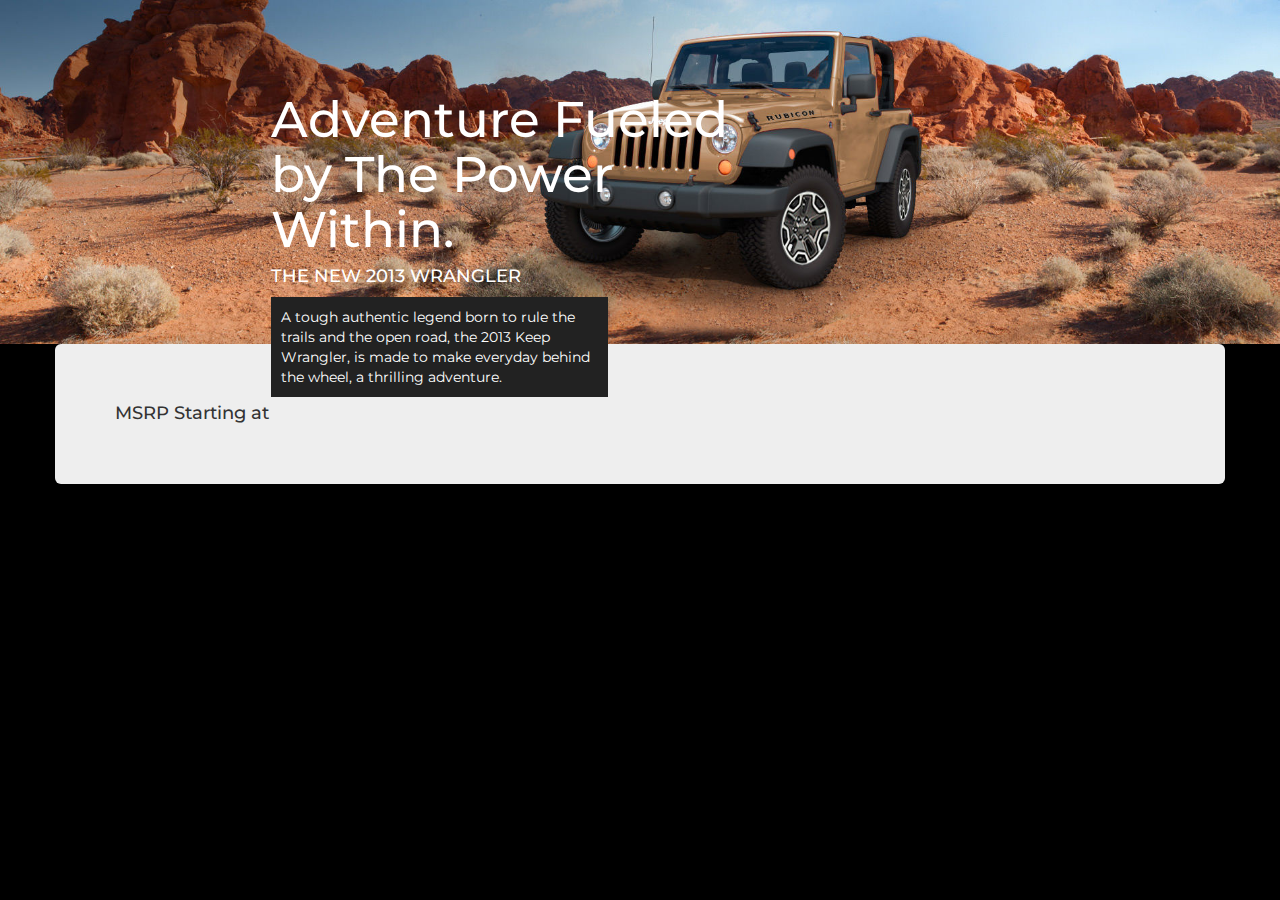
==== wrangler.html @ 57817601 "basic layout minus formatting" ====
<!DOCTYPE html>
<html lang="en">
<head>
	<meta charset="UTF-8">
	<title>Jeep Project</title>

	<meta name="viewport" content="width=device-width, initial-scale=1.0">

	<link href="css/main.css" rel="stylesheet" />

</head>
<body>
	
	<!--#include file="_includes/header.html" -->
	<div class="hero">
		<img src="img/wrangler/wrangler-main.jpg" />
	
		<div class="container herocontent pull-left">
			<div class="col-lg-6">
				<h1>Adventure Fueled by The Power Within.</h1>
				<h4>THE NEW 2013 WRANGLER</h4>
				<p>A tough authentic legend born to rule the trails and the open road, the 2013 Keep Wrangler, is made to make everyday behind the wheel, a thrilling adventure.</p>
			</div>
		</div>
	</div>

	<div class="container jumbotron wrangler">
		<h4>MSRP Starting at</h4>
	</div>

	<!--#include file="_includes/footer.html" -->

</body>
</html>
---- css/main.css ----
@import url(http://fonts.googleapis.com/css?family=Montserrat:400,700);
/*!
 * Bootstrap v3.0.0
 *
 * Copyright 2013 Twitter, Inc
 * Licensed under the Apache License v2.0
 * http://www.apache.org/licenses/LICENSE-2.0
 *
 * Designed and built with all the love in the world by @mdo and @fat.
 */
/*! normalize.css v2.1.0 | MIT License | git.io/normalize */
article,
aside,
details,
figcaption,
figure,
footer,
header,
hgroup,
main,
nav,
section,
summary {
  display: block;
}
audio,
canvas,
video {
  display: inline-block;
}
audio:not([controls]) {
  display: none;
  height: 0;
}
[hidden] {
  display: none;
}
html {
  font-family: sans-serif;
  -webkit-text-size-adjust: 100%;
  -ms-text-size-adjust: 100%;
}
body {
  margin: 0;
}
a:focus {
  outline: thin dotted;
}
a:active,
a:hover {
  outline: 0;
}
h1 {
  font-size: 2em;
  margin: 0.67em 0;
}
abbr[title] {
  border-bottom: 1px dotted;
}
b,
strong {
  font-weight: bold;
}
dfn {
  font-style: italic;
}
hr {
  -moz-box-sizing: content-box;
  box-sizing: content-box;
  height: 0;
}
mark {
  background: #ff0;
  color: #000;
}
code,
kbd,
pre,
samp {
  font-family: monospace, serif;
  font-size: 1em;
}
pre {
  white-space: pre-wrap;
}
q {
  quotes: "\201C" "\201D" "\2018" "\2019";
}
small {
  font-size: 80%;
}
sub,
sup {
  font-size: 75%;
  line-height: 0;
  position: relative;
  vertical-align: baseline;
}
sup {
  top: -0.5em;
}
sub {
  bottom: -0.25em;
}
img {
  border: 0;
}
svg:not(:root) {
  overflow: hidden;
}
figure {
  margin: 0;
}
fieldset {
  border: 1px solid #c0c0c0;
  margin: 0 2px;
  padding: 0.35em 0.625em 0.75em;
}
legend {
  border: 0;
  padding: 0;
}
button,
input,
select,
textarea {
  font-family: inherit;
  font-size: 100%;
  margin: 0;
}
button,
input {
  line-height: normal;
}
button,
select {
  text-transform: none;
}
button,
html input[type="button"],
input[type="reset"],
input[type="submit"] {
  -webkit-appearance: button;
  cursor: pointer;
}
button[disabled],
html input[disabled] {
  cursor: default;
}
input[type="checkbox"],
input[type="radio"] {
  box-sizing: border-box;
  padding: 0;
}
input[type="search"] {
  -webkit-appearance: textfield;
  -moz-box-sizing: content-box;
  -webkit-box-sizing: content-box;
  box-sizing: content-box;
}
input[type="search"]::-webkit-search-cancel-button,
input[type="search"]::-webkit-search-decoration {
  -webkit-appearance: none;
}
button::-moz-focus-inner,
input::-moz-focus-inner {
  border: 0;
  padding: 0;
}
textarea {
  overflow: auto;
  vertical-align: top;
}
table {
  border-collapse: collapse;
  border-spacing: 0;
}
@media print {
  * {
    text-shadow: none !important;
    color: #000 !important;
    background: transparent !important;
    box-shadow: none !important;
  }
  a,
  a:visited {
    text-decoration: underline;
  }
  a[href]:after {
    content: " (" attr(href) ")";
  }
  abbr[title]:after {
    content: " (" attr(title) ")";
  }
  .ir a:after,
  a[href^="javascript:"]:after,
  a[href^="#"]:after {
    content: "";
  }
  pre,
  blockquote {
    border: 1px solid #999;
    page-break-inside: avoid;
  }
  thead {
    display: table-header-group;
  }
  tr,
  img {
    page-break-inside: avoid;
  }
  img {
    max-width: 100% !important;
  }
  @page  {
    margin: 2cm .5cm;
  }
  p,
  h2,
  h3 {
    orphans: 3;
    widows: 3;
  }
  h2,
  h3 {
    page-break-after: avoid;
  }
  .navbar {
    display: none;
  }
  .table td,
  .table th {
    background-color: #fff !important;
  }
  .btn > .caret,
  .dropup > .btn > .caret {
    border-top-color: #000 !important;
  }
  .label {
    border: 1px solid #000;
  }
  .table {
    border-collapse: collapse !important;
  }
  .table-bordered th,
  .table-bordered td {
    border: 1px solid #ddd !important;
  }
}
* {
  -webkit-box-sizing: border-box;
  -moz-box-sizing: border-box;
  box-sizing: border-box;
}
html {
  font-size: 62.5%;
  -webkit-tap-highlight-color: rgba(0, 0, 0, 0);
}
body {
  font-family: "Montserrat", "Helvetica Neue", Helvetica, Arial, sans-serif;
  font-size: 14px;
  line-height: 1.428571429;
  color: #333333;
  background-color: #ffffff;
}
input,
button,
select,
textarea {
  font-family: inherit;
  font-size: inherit;
  line-height: inherit;
}
a {
  color: #428bca;
  text-decoration: none;
}
a:hover,
a:focus {
  color: #2a6496;
  text-decoration: underline;
}
a:focus {
  outline: thin dotted #333;
  outline: 5px auto -webkit-focus-ring-color;
  outline-offset: -2px;
}
img {
  vertical-align: middle;
}
.img-responsive {
  display: inline-block;
  max-width: 100%;
  height: auto;
}
.img-rounded {
  border-radius: 6px;
}
.img-circle {
  border-radius: 500px;
}
hr {
  margin-top: 20px;
  margin-bottom: 20px;
  border: 0;
  border-top: 1px solid #eeeeee;
}
p {
  margin: 0 0 10px;
}
.lead {
  margin-bottom: 20px;
  font-size: 16.099999999999998px;
  font-weight: 200;
  line-height: 1.4;
}
@media (min-width: 768px) {
  .lead {
    font-size: 21px;
  }
}
small {
  font-size: 85%;
}
cite {
  font-style: normal;
}
.text-muted {
  color: #999999;
}
.text-primary {
  color: #428bca;
}
.text-warning {
  color: #c09853;
}
.text-danger {
  color: #b94a48;
}
.text-success {
  color: #468847;
}
.text-info {
  color: #3a87ad;
}
.text-left {
  text-align: left;
}
.text-right {
  text-align: right;
}
.text-center {
  text-align: center;
}
h1,
h2,
h3,
h4,
h5,
h6,
.h1,
.h2,
.h3,
.h4,
.h5,
.h6 {
  font-family: "Montserrat", "Helvetica Neue", Helvetica, Arial, sans-serif;
  font-weight: 500;
  line-height: 1.1;
}
h1 small,
h2 small,
h3 small,
h4 small,
h5 small,
h6 small,
.h1 small,
.h2 small,
.h3 small,
.h4 small,
.h5 small,
.h6 small {
  font-weight: normal;
  line-height: 1;
  color: #999999;
}
h1,
h2,
h3 {
  margin-top: 20px;
  margin-bottom: 10px;
}
h4,
h5,
h6 {
  margin-top: 10px;
  margin-bottom: 10px;
}
h1,
.h1 {
  font-size: 38px;
}
h2,
.h2 {
  font-size: 32px;
}
h3,
.h3 {
  font-size: 24px;
}
h4,
.h4 {
  font-size: 18px;
}
h5,
.h5 {
  font-size: 14px;
}
h6,
.h6 {
  font-size: 12px;
}
h1 small,
.h1 small {
  font-size: 24px;
}
h2 small,
.h2 small {
  font-size: 18px;
}
h3 small,
.h3 small,
h4 small,
.h4 small {
  font-size: 14px;
}
.page-header {
  padding-bottom: 9px;
  margin: 40px 0 20px;
  border-bottom: 1px solid #eeeeee;
}
ul,
ol {
  margin-top: 0;
  margin-bottom: 10px;
}
ul ul,
ol ul,
ul ol,
ol ol {
  margin-bottom: 0;
}
.list-unstyled {
  padding-left: 0;
  list-style: none;
}
.list-inline {
  padding-left: 0;
  list-style: none;
}
.list-inline > li {
  display: inline-block;
  padding-left: 5px;
  padding-right: 5px;
}
dl {
  margin-bottom: 20px;
}
dt,
dd {
  line-height: 1.428571429;
}
dt {
  font-weight: bold;
}
dd {
  margin-left: 0;
}
.dl-horizontal dt {
  float: left;
  width: 160px;
  clear: left;
  text-align: right;
  overflow: hidden;
  text-overflow: ellipsis;
  white-space: nowrap;
}
.dl-horizontal dd {
  margin-left: 180px;
}
.dl-horizontal dd:before,
.dl-horizontal dd:after {
  content: " ";
  /* 1 */

  display: table;
  /* 2 */

}
.dl-horizontal dd:after {
  clear: both;
}
.dl-horizontal dd:before,
.dl-horizontal dd:after {
  content: " ";
  /* 1 */

  display: table;
  /* 2 */

}
.dl-horizontal dd:after {
  clear: both;
}
abbr[title],
abbr[data-original-title] {
  cursor: help;
  border-bottom: 1px dotted #999999;
}
abbr.initialism {
  font-size: 90%;
  text-transform: uppercase;
}
blockquote {
  padding: 10px 20px;
  margin: 0 0 20px;
  border-left: 5px solid #eeeeee;
}
blockquote p {
  font-size: 17.5px;
  font-weight: 300;
  line-height: 1.25;
}
blockquote p:last-child {
  margin-bottom: 0;
}
blockquote small {
  display: block;
  line-height: 1.428571429;
  color: #999999;
}
blockquote small:before {
  content: '\2014 \00A0';
}
blockquote.pull-right {
  float: right;
  padding-right: 15px;
  padding-left: 0;
  border-right: 5px solid #eeeeee;
  border-left: 0;
}
blockquote.pull-right p,
blockquote.pull-right small {
  text-align: right;
}
blockquote.pull-right small:before {
  content: '';
}
blockquote.pull-right small:after {
  content: '\00A0 \2014';
}
q:before,
q:after,
blockquote:before,
blockquote:after {
  content: "";
}
address {
  display: block;
  margin-bottom: 20px;
  font-style: normal;
  line-height: 1.428571429;
}
code,
pre {
  font-family: Monaco, Menlo, Consolas, "Courier New", monospace;
}
code {
  padding: 2px 4px;
  font-size: 90%;
  color: #c7254e;
  background-color: #f9f2f4;
  white-space: nowrap;
  border-radius: 4px;
}
pre {
  display: block;
  padding: 9.5px;
  margin: 0 0 10px;
  font-size: 13px;
  line-height: 1.428571429;
  word-break: break-all;
  word-wrap: break-word;
  color: #333333;
  background-color: #f5f5f5;
  border: 1px solid #cccccc;
  border-radius: 4px;
}
pre.prettyprint {
  margin-bottom: 20px;
}
pre code {
  padding: 0;
  color: inherit;
  white-space: pre-wrap;
  background-color: transparent;
  border: 0;
}
.pre-scrollable {
  max-height: 340px;
  overflow-y: scroll;
}
.container {
  margin-right: auto;
  margin-left: auto;
}
.container:before,
.container:after {
  content: " ";
  /* 1 */

  display: table;
  /* 2 */

}
.container:after {
  clear: both;
}
.container:before,
.container:after {
  content: " ";
  /* 1 */

  display: table;
  /* 2 */

}
.container:after {
  clear: both;
}
.row:before,
.row:after {
  content: " ";
  /* 1 */

  display: table;
  /* 2 */

}
.row:after {
  clear: both;
}
.row:before,
.row:after {
  content: " ";
  /* 1 */

  display: table;
  /* 2 */

}
.row:after {
  clear: both;
}
@media (min-width: 768px) {
  .row {
    margin-left: -15px;
    margin-right: -15px;
  }
}
.row .row {
  margin-left: -15px;
  margin-right: -15px;
}
.col-1,
.col-2,
.col-3,
.col-4,
.col-5,
.col-6,
.col-7,
.col-8,
.col-9,
.col-10,
.col-11,
.col-12,
.col-sm-1,
.col-sm-2,
.col-sm-3,
.col-sm-4,
.col-sm-5,
.col-sm-6,
.col-sm-7,
.col-sm-8,
.col-sm-9,
.col-sm-10,
.col-sm-11,
.col-sm-12,
.col-lg-1,
.col-lg-2,
.col-lg-3,
.col-lg-4,
.col-lg-5,
.col-lg-6,
.col-lg-7,
.col-lg-8,
.col-lg-9,
.col-lg-10,
.col-lg-11,
.col-lg-12 {
  position: relative;
  min-height: 1px;
  padding-left: 15px;
  padding-right: 15px;
}
.col-1,
.col-2,
.col-3,
.col-4,
.col-5,
.col-6,
.col-7,
.col-8,
.col-9,
.col-10,
.col-11,
.col-12 {
  float: left;
}
.col-1 {
  width: 8.333333333333332%;
}
.col-2 {
  width: 16.666666666666664%;
}
.col-3 {
  width: 25%;
}
.col-4 {
  width: 33.33333333333333%;
}
.col-5 {
  width: 41.66666666666667%;
}
.col-6 {
  width: 50%;
}
.col-7 {
  width: 58.333333333333336%;
}
.col-8 {
  width: 66.66666666666666%;
}
.col-9 {
  width: 75%;
}
.col-10 {
  width: 83.33333333333334%;
}
.col-11 {
  width: 91.66666666666666%;
}
.col-12 {
  width: 100%;
}
@media (min-width: 768px) {
  .container {
    max-width: 728px;
  }
  .col-sm-1,
  .col-sm-2,
  .col-sm-3,
  .col-sm-4,
  .col-sm-5,
  .col-sm-6,
  .col-sm-7,
  .col-sm-8,
  .col-sm-9,
  .col-sm-10,
  .col-sm-11,
  .col-sm-12 {
    float: left;
  }
  .col-sm-1 {
    width: 8.333333333333332%;
  }
  .col-sm-2 {
    width: 16.666666666666664%;
  }
  .col-sm-3 {
    width: 25%;
  }
  .col-sm-4 {
    width: 33.33333333333333%;
  }
  .col-sm-5 {
    width: 41.66666666666667%;
  }
  .col-sm-6 {
    width: 50%;
  }
  .col-sm-7 {
    width: 58.333333333333336%;
  }
  .col-sm-8 {
    width: 66.66666666666666%;
  }
  .col-sm-9 {
    width: 75%;
  }
  .col-sm-10 {
    width: 83.33333333333334%;
  }
  .col-sm-11 {
    width: 91.66666666666666%;
  }
  .col-sm-12 {
    width: 100%;
  }
  .col-push-1 {
    left: 8.333333333333332%;
  }
  .col-push-2 {
    left: 16.666666666666664%;
  }
  .col-push-3 {
    left: 25%;
  }
  .col-push-4 {
    left: 33.33333333333333%;
  }
  .col-push-5 {
    left: 41.66666666666667%;
  }
  .col-push-6 {
    left: 50%;
  }
  .col-push-7 {
    left: 58.333333333333336%;
  }
  .col-push-8 {
    left: 66.66666666666666%;
  }
  .col-push-9 {
    left: 75%;
  }
  .col-push-10 {
    left: 83.33333333333334%;
  }
  .col-push-11 {
    left: 91.66666666666666%;
  }
  .col-pull-1 {
    right: 8.333333333333332%;
  }
  .col-pull-2 {
    right: 16.666666666666664%;
  }
  .col-pull-3 {
    right: 25%;
  }
  .col-pull-4 {
    right: 33.33333333333333%;
  }
  .col-pull-5 {
    right: 41.66666666666667%;
  }
  .col-pull-6 {
    right: 50%;
  }
  .col-pull-7 {
    right: 58.333333333333336%;
  }
  .col-pull-8 {
    right: 66.66666666666666%;
  }
  .col-pull-9 {
    right: 75%;
  }
  .col-pull-10 {
    right: 83.33333333333334%;
  }
  .col-pull-11 {
    right: 91.66666666666666%;
  }
}
@media (min-width: 992px) {
  .container {
    max-width: 940px;
  }
  .col-lg-1,
  .col-lg-2,
  .col-lg-3,
  .col-lg-4,
  .col-lg-5,
  .col-lg-6,
  .col-lg-7,
  .col-lg-8,
  .col-lg-9,
  .col-lg-10,
  .col-lg-11,
  .col-lg-12 {
    float: left;
  }
  .col-lg-1 {
    width: 8.333333333333332%;
  }
  .col-lg-2 {
    width: 16.666666666666664%;
  }
  .col-lg-3 {
    width: 25%;
  }
  .col-lg-4 {
    width: 33.33333333333333%;
  }
  .col-lg-5 {
    width: 41.66666666666667%;
  }
  .col-lg-6 {
    width: 50%;
  }
  .col-lg-7 {
    width: 58.333333333333336%;
  }
  .col-lg-8 {
    width: 66.66666666666666%;
  }
  .col-lg-9 {
    width: 75%;
  }
  .col-lg-10 {
    width: 83.33333333333334%;
  }
  .col-lg-11 {
    width: 91.66666666666666%;
  }
  .col-lg-12 {
    width: 100%;
  }
  .col-offset-1 {
    margin-left: 8.333333333333332%;
  }
  .col-offset-2 {
    margin-left: 16.666666666666664%;
  }
  .col-offset-3 {
    margin-left: 25%;
  }
  .col-offset-4 {
    margin-left: 33.33333333333333%;
  }
  .col-offset-5 {
    margin-left: 41.66666666666667%;
  }
  .col-offset-6 {
    margin-left: 50%;
  }
  .col-offset-7 {
    margin-left: 58.333333333333336%;
  }
  .col-offset-8 {
    margin-left: 66.66666666666666%;
  }
  .col-offset-9 {
    margin-left: 75%;
  }
  .col-offset-10 {
    margin-left: 83.33333333333334%;
  }
  .col-offset-11 {
    margin-left: 91.66666666666666%;
  }
}
@media (min-width: 1200px) {
  .container {
    max-width: 1170px;
  }
}
table {
  max-width: 100%;
  background-color: transparent;
}
th {
  text-align: left;
}
.table {
  width: 100%;
  margin-bottom: 20px;
}
.table thead > tr > th,
.table tbody > tr > th,
.table tfoot > tr > th,
.table thead > tr > td,
.table tbody > tr > td,
.table tfoot > tr > td {
  padding: 8px;
  line-height: 1.428571429;
  vertical-align: top;
  border-top: 1px solid #dddddd;
}
.table thead > tr > th {
  vertical-align: bottom;
}
.table caption + thead tr:first-child th,
.table colgroup + thead tr:first-child th,
.table thead:first-child tr:first-child th,
.table caption + thead tr:first-child td,
.table colgroup + thead tr:first-child td,
.table thead:first-child tr:first-child td {
  border-top: 0;
}
.table tbody + tbody {
  border-top: 2px solid #dddddd;
}
.table .table {
  background-color: #ffffff;
}
.table-condensed thead > tr > th,
.table-condensed tbody > tr > th,
.table-condensed tfoot > tr > th,
.table-condensed thead > tr > td,
.table-condensed tbody > tr > td,
.table-condensed tfoot > tr > td {
  padding: 5px;
}
.table-bordered {
  border: 1px solid #dddddd;
}
.table-bordered > thead > tr > th,
.table-bordered > tbody > tr > th,
.table-bordered > tfoot > tr > th,
.table-bordered > thead > tr > td,
.table-bordered > tbody > tr > td,
.table-bordered > tfoot > tr > td {
  border: 1px solid #dddddd;
}
.table-striped > tbody > tr:nth-child(odd) > td,
.table-striped > tbody > tr:nth-child(odd) > th {
  background-color: #f9f9f9;
}
.table-hover > tbody > tr:hover > td,
.table-hover > tbody > tr:hover > th {
  background-color: #f5f5f5;
}
table col[class^="col-"] {
  float: none;
  display: table-column;
}
table td[class^="col-"],
table th[class^="col-"] {
  float: none;
  display: table-cell;
}
.table > thead > tr > td.active,
.table > tbody > tr > td.active,
.table > tfoot > tr > td.active,
.table > thead > tr > th.active,
.table > tbody > tr > th.active,
.table > tfoot > tr > th.active,
.table > thead > tr.active > td,
.table > tbody > tr.active > td,
.table > tfoot > tr.active > td,
.table > thead > tr.active > th,
.table > tbody > tr.active > th,
.table > tfoot > tr.active > th {
  background-color: #f5f5f5;
}
.table > thead > tr > td.success,
.table > tbody > tr > td.success,
.table > tfoot > tr > td.success,
.table > thead > tr > th.success,
.table > tbody > tr > th.success,
.table > tfoot > tr > th.success,
.table > thead > tr.success > td,
.table > tbody > tr.success > td,
.table > tfoot > tr.success > td,
.table > thead > tr.success > th,
.table > tbody > tr.success > th,
.table > tfoot > tr.success > th {
  background-color: #dff0d8;
  border-color: #d6e9c6;
}
.table > thead > tr > td.danger,
.table > tbody > tr > td.danger,
.table > tfoot > tr > td.danger,
.table > thead > tr > th.danger,
.table > tbody > tr > th.danger,
.table > tfoot > tr > th.danger,
.table > thead > tr.danger > td,
.table > tbody > tr.danger > td,
.table > tfoot > tr.danger > td,
.table > thead > tr.danger > th,
.table > tbody > tr.danger > th,
.table > tfoot > tr.danger > th {
  background-color: #f2dede;
  border-color: #eed3d7;
}
.table > thead > tr > td.warning,
.table > tbody > tr > td.warning,
.table > tfoot > tr > td.warning,
.table > thead > tr > th.warning,
.table > tbody > tr > th.warning,
.table > tfoot > tr > th.warning,
.table > thead > tr.warning > td,
.table > tbody > tr.warning > td,
.table > tfoot > tr.warning > td,
.table > thead > tr.warning > th,
.table > tbody > tr.warning > th,
.table > tfoot > tr.warning > th {
  background-color: #fcf8e3;
  border-color: #fbeed5;
}
.table-hover > tbody > tr > td.success:hover,
.table-hover > tbody > tr > th.success:hover,
.table-hover > tbody > tr.success:hover > td {
  background-color: #d0e9c6;
  border-color: #c9e2b3;
}
.table-hover > tbody > tr > td.danger:hover,
.table-hover > tbody > tr > th.danger:hover,
.table-hover > tbody > tr.danger:hover > td {
  background-color: #ebcccc;
  border-color: #e6c1c7;
}
.table-hover > tbody > tr > td.warning:hover,
.table-hover > tbody > tr > th.warning:hover,
.table-hover > tbody > tr.warning:hover > td {
  background-color: #faf2cc;
  border-color: #f8e5be;
}
fieldset {
  padding: 0;
  margin: 0;
  border: 0;
}
legend {
  display: block;
  width: 100%;
  padding: 0;
  margin-bottom: 20px;
  font-size: 21px;
  line-height: inherit;
  color: #333333;
  border: 0;
  border-bottom: 1px solid #e5e5e5;
}
label {
  display: inline-block;
  margin-bottom: 5px;
  font-weight: bold;
}
input[type="search"] {
  -webkit-box-sizing: border-box;
  -moz-box-sizing: border-box;
  box-sizing: border-box;
}
input[type="radio"],
input[type="checkbox"] {
  margin: 4px 0 0;
  margin-top: 1px \9;
  /* IE8-9 */

  line-height: normal;
}
input[type="file"] {
  display: block;
}
select[multiple],
select[size] {
  height: auto;
}
select optgroup {
  font-size: inherit;
  font-style: inherit;
  font-family: inherit;
}
input[type="file"]:focus,
input[type="radio"]:focus,
input[type="checkbox"]:focus {
  outline: thin dotted #333;
  outline: 5px auto -webkit-focus-ring-color;
  outline-offset: -2px;
}
input[type="number"]::-webkit-outer-spin-button,
input[type="number"]::-webkit-inner-spin-button {
  height: auto;
}
.form-control:-moz-placeholder {
  color: #999999;
}
.form-control::-moz-placeholder {
  color: #999999;
}
.form-control:-ms-input-placeholder {
  color: #999999;
}
.form-control::-webkit-input-placeholder {
  color: #999999;
}
.form-control {
  display: block;
  width: 100%;
  height: 38px;
  padding: 8px 12px;
  font-size: 14px;
  line-height: 1.428571429;
  color: #555555;
  vertical-align: middle;
  background-color: #ffffff;
  border: 1px solid #cccccc;
  border-radius: 4px;
  -webkit-box-shadow: inset 0 1px 1px rgba(0, 0, 0, 0.075);
  box-shadow: inset 0 1px 1px rgba(0, 0, 0, 0.075);
  -webkit-transition: border-color ease-in-out .15s, box-shadow ease-in-out .15s;
  transition: border-color ease-in-out .15s, box-shadow ease-in-out .15s;
}
.form-control:focus {
  border-color: rgba(82, 168, 236, 0.8);
  outline: 0;
  -webkit-box-shadow: inset 0 1px 1px rgba(0,0,0,.075), 0 0 8px rgba(82,168,236,.6);
  box-shadow: inset 0 1px 1px rgba(0,0,0,.075), 0 0 8px rgba(82,168,236,.6);
}
.form-control[disabled],
.form-control[readonly],
fieldset[disabled] .form-control {
  cursor: not-allowed;
  background-color: #eeeeee;
}
textarea.form-control {
  height: auto;
}
.form-group {
  margin-bottom: 15px;
}
.radio,
.checkbox {
  display: block;
  min-height: 20px;
  margin-top: 10px;
  margin-bottom: 10px;
  padding-left: 20px;
  vertical-align: middle;
}
.radio label,
.checkbox label {
  display: inline;
  margin-bottom: 0;
  font-weight: normal;
  cursor: pointer;
}
.radio input[type="radio"],
.radio-inline input[type="radio"],
.checkbox input[type="checkbox"],
.checkbox-inline input[type="checkbox"] {
  float: left;
  margin-left: -20px;
}
.radio + .radio,
.checkbox + .checkbox {
  margin-top: -5px;
}
.radio-inline,
.checkbox-inline {
  display: inline-block;
  padding-left: 20px;
  margin-bottom: 0;
  vertical-align: middle;
  font-weight: normal;
  cursor: pointer;
}
.radio-inline + .radio-inline,
.checkbox-inline + .checkbox-inline {
  margin-top: 0;
  margin-left: 10px;
}
.input-large {
  height: 56px;
  padding: 14px 16px;
  font-size: 18px;
  border-radius: 6px;
}
.input-small {
  height: 30px;
  padding: 5px 10px;
  font-size: 12px;
  border-radius: 3px;
}
select.input-large {
  height: 56px;
  line-height: 56px;
}
select.input-small {
  height: 30px;
  line-height: 30px;
}
textarea.input-large,
textarea.input-small {
  height: auto;
}
.has-warning .help-block,
.has-warning .control-label {
  color: #c09853;
}
.has-warning .form-control {
  padding-right: 32px;
  border-color: #c09853;
  -webkit-box-shadow: inset 0 1px 1px rgba(0, 0, 0, 0.075);
  box-shadow: inset 0 1px 1px rgba(0, 0, 0, 0.075);
}
.has-warning .form-control:focus {
  border-color: #a47e3c;
  -webkit-box-shadow: inset 0 1px 1px rgba(0, 0, 0, 0.075), 0 0 6px #dbc59e;
  box-shadow: inset 0 1px 1px rgba(0, 0, 0, 0.075), 0 0 6px #dbc59e;
}
.has-warning .input-group-addon {
  color: #c09853;
  border-color: #c09853;
  background-color: #fcf8e3;
}
.has-error .help-block,
.has-error .control-label {
  color: #b94a48;
}
.has-error .form-control {
  padding-right: 32px;
  border-color: #b94a48;
  -webkit-box-shadow: inset 0 1px 1px rgba(0, 0, 0, 0.075);
  box-shadow: inset 0 1px 1px rgba(0, 0, 0, 0.075);
}
.has-error .form-control:focus {
  border-color: #953b39;
  -webkit-box-shadow: inset 0 1px 1px rgba(0, 0, 0, 0.075), 0 0 6px #d59392;
  box-shadow: inset 0 1px 1px rgba(0, 0, 0, 0.075), 0 0 6px #d59392;
}
.has-error .input-group-addon {
  color: #b94a48;
  border-color: #b94a48;
  background-color: #f2dede;
}
.has-success .help-block,
.has-success .control-label {
  color: #468847;
}
.has-success .form-control {
  padding-right: 32px;
  border-color: #468847;
  -webkit-box-shadow: inset 0 1px 1px rgba(0, 0, 0, 0.075);
  box-shadow: inset 0 1px 1px rgba(0, 0, 0, 0.075);
}
.has-success .form-control:focus {
  border-color: #356635;
  -webkit-box-shadow: inset 0 1px 1px rgba(0, 0, 0, 0.075), 0 0 6px #7aba7b;
  box-shadow: inset 0 1px 1px rgba(0, 0, 0, 0.075), 0 0 6px #7aba7b;
}
.has-success .input-group-addon {
  color: #468847;
  border-color: #468847;
  background-color: #dff0d8;
}
.help-block {
  display: block;
  margin-top: 5px;
  margin-bottom: 10px;
  color: #737373;
}
.btn {
  display: inline-block;
  padding: 8px 12px;
  margin-bottom: 0;
  font-size: 14px;
  font-weight: 500;
  line-height: 1.428571429;
  text-align: center;
  vertical-align: middle;
  cursor: pointer;
  border: 1px solid transparent;
  border-radius: 4px;
  white-space: nowrap;
  -webkit-user-select: none;
  -moz-user-select: none;
  -ms-user-select: none;
  -o-user-select: none;
  user-select: none;
}
.btn:focus {
  outline: thin dotted #333;
  outline: 5px auto -webkit-focus-ring-color;
  outline-offset: -2px;
}
.btn:hover,
.btn:focus {
  color: #ffffff;
  text-decoration: none;
}
.btn:active,
.btn.active {
  outline: 0;
  -webkit-box-shadow: inset 0 3px 5px rgba(0, 0, 0, 0.125);
  box-shadow: inset 0 3px 5px rgba(0, 0, 0, 0.125);
}
.btn.disabled,
.btn[disabled],
fieldset[disabled] .btn {
  cursor: default;
  pointer-events: none;
  opacity: 0.65;
  filter: alpha(opacity=65);
  -webkit-box-shadow: none;
  box-shadow: none;
}
.btn-default {
  color: #ffffff;
  background-color: #474949;
  border-color: #474949;
}
.btn-default:hover,
.btn-default:focus,
.btn-default:active,
.btn-default.active {
  background-color: #3a3c3c;
  border-color: #2e2f2f;
}
.btn-default.disabled,
.btn-default[disabled],
fieldset[disabled] .btn-default,
.btn-default.disabled:hover,
.btn-default[disabled]:hover,
fieldset[disabled] .btn-default:hover,
.btn-default.disabled:focus,
.btn-default[disabled]:focus,
fieldset[disabled] .btn-default:focus,
.btn-default.disabled:active,
.btn-default[disabled]:active,
fieldset[disabled] .btn-default:active,
.btn-default.disabled.active,
.btn-default[disabled].active,
fieldset[disabled] .btn-default.active {
  background-color: #474949;
  border-color: #474949;
}
.btn-primary {
  color: #ffffff;
  background-color: #428bca;
  border-color: #428bca;
}
.btn-primary:hover,
.btn-primary:focus,
.btn-primary:active,
.btn-primary.active {
  background-color: #357ebd;
  border-color: #3071a9;
}
.btn-primary.disabled,
.btn-primary[disabled],
fieldset[disabled] .btn-primary,
.btn-primary.disabled:hover,
.btn-primary[disabled]:hover,
fieldset[disabled] .btn-primary:hover,
.btn-primary.disabled:focus,
.btn-primary[disabled]:focus,
fieldset[disabled] .btn-primary:focus,
.btn-primary.disabled:active,
.btn-primary[disabled]:active,
fieldset[disabled] .btn-primary:active,
.btn-primary.disabled.active,
.btn-primary[disabled].active,
fieldset[disabled] .btn-primary.active {
  background-color: #428bca;
  border-color: #428bca;
}
.btn-warning {
  color: #ffffff;
  background-color: #f0ad4e;
  border-color: #f0ad4e;
}
.btn-warning:hover,
.btn-warning:focus,
.btn-warning:active,
.btn-warning.active {
  background-color: #eea236;
  border-color: #ec971f;
}
.btn-warning.disabled,
.btn-warning[disabled],
fieldset[disabled] .btn-warning,
.btn-warning.disabled:hover,
.btn-warning[disabled]:hover,
fieldset[disabled] .btn-warning:hover,
.btn-warning.disabled:focus,
.btn-warning[disabled]:focus,
fieldset[disabled] .btn-warning:focus,
.btn-warning.disabled:active,
.btn-warning[disabled]:active,
fieldset[disabled] .btn-warning:active,
.btn-warning.disabled.active,
.btn-warning[disabled].active,
fieldset[disabled] .btn-warning.active {
  background-color: #f0ad4e;
  border-color: #f0ad4e;
}
.btn-danger {
  color: #ffffff;
  background-color: #d9534f;
  border-color: #d9534f;
}
.btn-danger:hover,
.btn-danger:focus,
.btn-danger:active,
.btn-danger.active {
  background-color: #d43f3a;
  border-color: #c9302c;
}
.btn-danger.disabled,
.btn-danger[disabled],
fieldset[disabled] .btn-danger,
.btn-danger.disabled:hover,
.btn-danger[disabled]:hover,
fieldset[disabled] .btn-danger:hover,
.btn-danger.disabled:focus,
.btn-danger[disabled]:focus,
fieldset[disabled] .btn-danger:focus,
.btn-danger.disabled:active,
.btn-danger[disabled]:active,
fieldset[disabled] .btn-danger:active,
.btn-danger.disabled.active,
.btn-danger[disabled].active,
fieldset[disabled] .btn-danger.active {
  background-color: #d9534f;
  border-color: #d9534f;
}
.btn-success {
  color: #ffffff;
  background-color: #5cb85c;
  border-color: #5cb85c;
}
.btn-success:hover,
.btn-success:focus,
.btn-success:active,
.btn-success.active {
  background-color: #4cae4c;
  border-color: #449d44;
}
.btn-success.disabled,
.btn-success[disabled],
fieldset[disabled] .btn-success,
.btn-success.disabled:hover,
.btn-success[disabled]:hover,
fieldset[disabled] .btn-success:hover,
.btn-success.disabled:focus,
.btn-success[disabled]:focus,
fieldset[disabled] .btn-success:focus,
.btn-success.disabled:active,
.btn-success[disabled]:active,
fieldset[disabled] .btn-success:active,
.btn-success.disabled.active,
.btn-success[disabled].active,
fieldset[disabled] .btn-success.active {
  background-color: #5cb85c;
  border-color: #5cb85c;
}
.btn-info {
  color: #ffffff;
  background-color: #5bc0de;
  border-color: #5bc0de;
}
.btn-info:hover,
.btn-info:focus,
.btn-info:active,
.btn-info.active {
  background-color: #46b8da;
  border-color: #31b0d5;
}
.btn-info.disabled,
.btn-info[disabled],
fieldset[disabled] .btn-info,
.btn-info.disabled:hover,
.btn-info[disabled]:hover,
fieldset[disabled] .btn-info:hover,
.btn-info.disabled:focus,
.btn-info[disabled]:focus,
fieldset[disabled] .btn-info:focus,
.btn-info.disabled:active,
.btn-info[disabled]:active,
fieldset[disabled] .btn-info:active,
.btn-info.disabled.active,
.btn-info[disabled].active,
fieldset[disabled] .btn-info.active {
  background-color: #5bc0de;
  border-color: #5bc0de;
}
.btn-link {
  color: #428bca;
  font-weight: normal;
  cursor: pointer;
  border-radius: 0;
}
.btn-link,
.btn-link:active,
.btn-link[disabled],
fieldset[disabled] .btn-link {
  background-color: transparent;
  -webkit-box-shadow: none;
  box-shadow: none;
}
.btn-link,
.btn-link:hover,
.btn-link:focus,
.btn-link:active {
  border-color: transparent;
}
.btn-link:hover,
.btn-link:focus {
  color: #2a6496;
  text-decoration: underline;
  background-color: transparent;
}
.btn-link[disabled]:hover,
fieldset[disabled] .btn-link:hover,
.btn-link[disabled]:focus,
fieldset[disabled] .btn-link:focus {
  color: #333333;
  text-decoration: none;
}
.btn-large {
  padding: 14px 16px;
  font-size: 18px;
  border-radius: 6px;
}
.btn-small,
.btn-mini {
  padding: 5px 10px;
  font-size: 12px;
  line-height: 1.5;
  border-radius: 3px;
}
.btn-mini {
  padding: 3px 5px;
}
.btn-block {
  display: block;
  width: 100%;
  padding-left: 0;
  padding-right: 0;
}
.btn-block + .btn-block {
  margin-top: 5px;
}
input[type="submit"].btn-block,
input[type="reset"].btn-block,
input[type="button"].btn-block {
  width: 100%;
}
.fade {
  opacity: 0;
  -webkit-transition: opacity 0.15s linear;
  transition: opacity 0.15s linear;
}
.fade.in {
  opacity: 1;
}
.collapse {
  display: none;
}
.collapse.in {
  display: block;
}
.collapsing {
  position: relative;
  height: 0;
  overflow: hidden;
  -webkit-transition: height 0.35s ease;
  transition: height 0.35s ease;
}
.input-group {
  position: relative;
  display: table;
  border-collapse: separate;
}
.input-group.col {
  float: none;
  padding-left: 0;
  padding-right: 0;
}
.input-group .form-control {
  width: 100%;
  margin-bottom: 0;
}
.input-group-addon,
.input-group-btn,
.input-group .form-control {
  display: table-cell;
}
.input-group-addon:not(:first-child):not(:last-child),
.input-group-btn:not(:first-child):not(:last-child),
.input-group .form-control:not(:first-child):not(:last-child) {
  border-radius: 0;
}
.input-group-addon,
.input-group-btn {
  width: 1%;
  white-space: nowrap;
  vertical-align: middle;
}
.input-group-addon {
  -webkit-box-sizing: border-box;
  -moz-box-sizing: border-box;
  box-sizing: border-box;
  padding: 8px 12px;
  font-size: 14px;
  font-weight: normal;
  line-height: 1.428571429;
  text-align: center;
  background-color: #eeeeee;
  border: 1px solid #cccccc;
  border-radius: 4px;
}
.input-group-addon.input-small {
  padding: 5px 10px;
  font-size: 12px;
  border-radius: 3px;
}
.input-group-addon.input-large {
  padding: 14px 16px;
  font-size: 18px;
  border-radius: 6px;
}
.input-group-addon input[type="radio"],
.input-group-addon input[type="checkbox"] {
  margin-top: 0;
}
.input-group .form-control:first-child,
.input-group-addon:first-child,
.input-group-btn:first-child > .btn,
.input-group-btn:first-child > .dropdown-toggle,
.input-group-btn:last-child > .btn:not(:last-child):not(.dropdown-toggle) {
  border-bottom-right-radius: 0;
  border-top-right-radius: 0;
}
.input-group-addon:first-child {
  border-right: 0;
}
.input-group .form-control:last-child,
.input-group-addon:last-child,
.input-group-btn:last-child > .btn,
.input-group-btn:last-child > .dropdown-toggle,
.input-group-btn:first-child > .btn:not(:first-child) {
  border-bottom-left-radius: 0;
  border-top-left-radius: 0;
}
.input-group-addon:last-child {
  border-left: 0;
}
.input-group-btn {
  position: relative;
  white-space: nowrap;
}
.input-group-btn > .btn {
  position: relative;
}
.input-group-btn > .btn + .btn {
  margin-left: -4px;
}
.input-group-btn > .btn:hover,
.input-group-btn > .btn:active {
  z-index: 2;
}
.form-inline .form-control,
.form-inline .radio,
.form-inline .checkbox {
  display: inline-block;
}
.form-inline .radio,
.form-inline .checkbox {
  margin-top: 0;
  margin-bottom: 0;
}
.form-horizontal .control-label {
  padding-top: 9px;
}
.form-horizontal .form-group:before,
.form-horizontal .form-group:after {
  content: " ";
  /* 1 */

  display: table;
  /* 2 */

}
.form-horizontal .form-group:after {
  clear: both;
}
.form-horizontal .form-group:before,
.form-horizontal .form-group:after {
  content: " ";
  /* 1 */

  display: table;
  /* 2 */

}
.form-horizontal .form-group:after {
  clear: both;
}
@media (min-width: 768px) {
  .form-horizontal .form-group {
    margin-left: -15px;
    margin-right: -15px;
  }
}
.form-horizontal .form-group .row {
  margin-left: -15px;
  margin-right: -15px;
}
@media (min-width: 768px) {
  .form-horizontal .control-label {
    text-align: right;
  }
}
.caret {
  display: inline-block;
  width: 0;
  height: 0;
  margin-left: 2px;
  vertical-align: middle;
  border-top: 4px solid #000000;
  border-right: 4px solid transparent;
  border-left: 4px solid transparent;
  content: "";
}
.dropdown-menu {
  position: absolute;
  top: 100%;
  left: 0;
  z-index: 1000;
  display: none;
  float: left;
  min-width: 160px;
  padding: 5px 0;
  margin: 2px 0 0;
  list-style: none;
  background-color: #ffffff;
  border: 1px solid #cccccc;
  border: 1px solid rgba(0, 0, 0, 0.15);
  border-radius: 4px;
  -webkit-box-shadow: 0 6px 12px rgba(0, 0, 0, 0.175);
  box-shadow: 0 6px 12px rgba(0, 0, 0, 0.175);
  background-clip: padding-box;
}
.dropdown-menu.pull-right {
  right: 0;
  left: auto;
}
.dropdown-menu .divider {
  height: 1px;
  margin: 9px 0;
  overflow: hidden;
  background-color: #e5e5e5;
}
.dropdown-menu > li > a {
  display: block;
  padding: 3px 20px;
  clear: both;
  font-weight: normal;
  line-height: 1.428571429;
  color: #333333;
  white-space: nowrap;
}
.dropdown-menu > li > a:hover,
.dropdown-menu > li > a:focus {
  text-decoration: none;
  color: #ffffff;
  background-color: #357ebd;
  background-image: -webkit-gradient(linear, left 0%, left 100%, from(#428bca), to(#357ebd));
  background-image: -webkit-linear-gradient(top, #428bca, 0%, #357ebd, 100%);
  background-image: -moz-linear-gradient(top, #428bca 0%, #357ebd 100%);
  background-image: linear-gradient(to bottom, #428bca 0%, #357ebd 100%);
  background-repeat: repeat-x;
  filter: progid:DXImageTransform.Microsoft.gradient(startColorstr='#ff428bca', endColorstr='#ff357ebd', GradientType=0);
}
.dropdown-menu > .active > a,
.dropdown-menu > .active > a:hover,
.dropdown-menu > .active > a:focus {
  color: #ffffff;
  text-decoration: none;
  outline: 0;
  background-color: #357ebd;
  background-image: -webkit-gradient(linear, left 0%, left 100%, from(#428bca), to(#357ebd));
  background-image: -webkit-linear-gradient(top, #428bca, 0%, #357ebd, 100%);
  background-image: -moz-linear-gradient(top, #428bca 0%, #357ebd 100%);
  background-image: linear-gradient(to bottom, #428bca 0%, #357ebd 100%);
  background-repeat: repeat-x;
  filter: progid:DXImageTransform.Microsoft.gradient(startColorstr='#ff428bca', endColorstr='#ff357ebd', GradientType=0);
}
.dropdown-menu > .disabled > a,
.dropdown-menu > .disabled > a:hover,
.dropdown-menu > .disabled > a:focus {
  color: #999999;
}
.dropdown-menu > .disabled > a:hover,
.dropdown-menu > .disabled > a:focus {
  text-decoration: none;
  background-color: transparent;
  background-image: none;
  filter: progid:DXImageTransform.Microsoft.gradient(enabled = false);
  cursor: not-allowed;
}
.open > .dropdown-menu {
  display: block;
}
.open > a {
  outline: 0;
}
.dropdown-header {
  display: block;
  padding: 3px 20px;
  font-size: 12px;
  line-height: 1.428571429;
  color: #999999;
}
.dropdown-backdrop {
  position: fixed;
  left: 0;
  right: 0;
  bottom: 0;
  top: 0;
  z-index: 990;
}
.pull-right > .dropdown-menu {
  right: 0;
  left: auto;
}
.dropup .caret,
.navbar-fixed-bottom .dropdown .caret {
  border-top: 0;
  border-bottom: 4px solid #000000;
  content: "";
}
.dropup .dropdown-menu,
.navbar-fixed-bottom .dropdown .dropdown-menu {
  top: auto;
  bottom: 100%;
  margin-bottom: 1px;
}
.list-group {
  margin-bottom: 20px;
  padding-left: 0;
}
.list-group-item {
  position: relative;
  display: block;
  padding: 10px 30px 10px 15px;
  margin-bottom: -1px;
  background-color: #ffffff;
  border: 1px solid #dddddd;
}
.list-group-item:first-child {
  border-top-right-radius: 4px;
  border-top-left-radius: 4px;
}
.list-group-item:last-child {
  margin-bottom: 0;
  border-bottom-right-radius: 4px;
  border-bottom-left-radius: 4px;
}
.list-group-item > .badge {
  float: right;
  margin-right: -15px;
}
.list-group-item-heading {
  margin-top: 0;
  margin-bottom: 5px;
}
.list-group-item-text {
  margin-bottom: 0;
  line-height: 1.3;
}
a.list-group-item .list-group-item-heading {
  color: #333333;
}
a.list-group-item .list-group-item-text {
  color: #555555;
}
a.list-group-item:hover,
a.list-group-item:focus {
  text-decoration: none;
  background-color: #f5f5f5;
}
a.list-group-item.active {
  z-index: 2;
  color: #ffffff;
  background-color: #428bca;
  border-color: #428bca;
}
a.list-group-item.active .list-group-item-heading {
  color: inherit;
}
a.list-group-item.active .list-group-item-text {
  color: #e1edf7;
}
.panel {
  padding: 15px;
  margin-bottom: 20px;
  background-color: #ffffff;
  border: 1px solid #dddddd;
  border-radius: 4px;
  -webkit-box-shadow: 0 1px 1px rgba(0, 0, 0, 0.05);
  box-shadow: 0 1px 1px rgba(0, 0, 0, 0.05);
}
.panel-heading {
  margin: -15px -15px 15px;
  padding: 10px 15px;
  background-color: #f5f5f5;
  border-bottom: 1px solid #dddddd;
  border-top-left-radius: 3px;
  border-top-right-radius: 3px;
}
.panel-title {
  margin-top: 0;
  margin-bottom: 0;
  font-size: 17.5px;
  font-weight: 500;
}
.panel-footer {
  margin: 15px -15px -15px;
  padding: 10px 15px;
  background-color: #f5f5f5;
  border-top: 1px solid #dddddd;
  border-bottom-left-radius: 3px;
  border-bottom-right-radius: 3px;
}
.panel-primary {
  border-color: #428bca;
}
.panel-primary .panel-heading {
  color: #ffffff;
  background-color: #428bca;
  border-color: #428bca;
}
.panel-success {
  border-color: #d6e9c6;
}
.panel-success .panel-heading {
  color: #468847;
  background-color: #dff0d8;
  border-color: #d6e9c6;
}
.panel-warning {
  border-color: #fbeed5;
}
.panel-warning .panel-heading {
  color: #c09853;
  background-color: #fcf8e3;
  border-color: #fbeed5;
}
.panel-danger {
  border-color: #eed3d7;
}
.panel-danger .panel-heading {
  color: #b94a48;
  background-color: #f2dede;
  border-color: #eed3d7;
}
.panel-info {
  border-color: #bce8f1;
}
.panel-info .panel-heading {
  color: #3a87ad;
  background-color: #d9edf7;
  border-color: #bce8f1;
}
.list-group-flush {
  margin: 15px -15px -15px;
}
.list-group-flush .list-group-item {
  border-width: 1px 0;
}
.list-group-flush .list-group-item:first-child {
  border-top-right-radius: 0;
  border-top-left-radius: 0;
}
.list-group-flush .list-group-item:last-child {
  border-bottom: 0;
}
.well {
  min-height: 20px;
  padding: 19px;
  margin-bottom: 20px;
  background-color: #f5f5f5;
  border: 1px solid #e3e3e3;
  border-radius: 4px;
  -webkit-box-shadow: inset 0 1px 1px rgba(0, 0, 0, 0.05);
  box-shadow: inset 0 1px 1px rgba(0, 0, 0, 0.05);
}
.well blockquote {
  border-color: #ddd;
  border-color: rgba(0, 0, 0, 0.15);
}
.well-large {
  padding: 24px;
  border-radius: 6px;
}
.well-small {
  padding: 9px;
  border-radius: 3px;
}
.close {
  float: right;
  font-size: 21px;
  font-weight: bold;
  line-height: 1;
  color: #000000;
  text-shadow: 0 1px 0 #ffffff;
  opacity: 0.2;
  filter: alpha(opacity=20);
}
.close:hover,
.close:focus {
  color: #000000;
  text-decoration: none;
  cursor: pointer;
  opacity: 0.5;
  filter: alpha(opacity=50);
}
button.close {
  padding: 0;
  cursor: pointer;
  background: transparent;
  border: 0;
  -webkit-appearance: none;
}
.nav {
  margin-bottom: 0;
  padding-left: 0;
  list-style: none;
}
.nav:before,
.nav:after {
  content: " ";
  /* 1 */

  display: table;
  /* 2 */

}
.nav:after {
  clear: both;
}
.nav:before,
.nav:after {
  content: " ";
  /* 1 */

  display: table;
  /* 2 */

}
.nav:after {
  clear: both;
}
.nav > li {
  position: relative;
  display: block;
}
.nav > li > a {
  position: relative;
  display: block;
  padding: 10px 15px;
}
.nav > li > a:hover,
.nav > li > a:focus {
  text-decoration: none;
  background-color: #eeeeee;
}
.nav > li.disabled > a {
  color: #999999;
}
.nav > li.disabled > a:hover,
.nav > li.disabled > a:focus {
  color: #999999;
  text-decoration: none;
  background-color: transparent;
  cursor: not-allowed;
}
.nav.open > a,
.nav.open > a:hover,
.nav.open > a:focus {
  color: #ffffff;
  background-color: #428bca;
  border-color: #428bca;
}
.nav.open > a .caret,
.nav.open > a:hover .caret,
.nav.open > a:focus .caret {
  border-top-color: #ffffff;
  border-bottom-color: #ffffff;
}
.nav > .pull-right {
  float: right;
}
.nav .nav-divider {
  height: 1px;
  margin: 9px 0;
  overflow: hidden;
  background-color: #e5e5e5;
}
.nav-justified {
  width: 100%;
}
.nav-justified > li {
  float: none;
  display: table-cell;
  width: 1%;
}
.nav-justified > li > a {
  text-align: center;
}
.nav-tabs-justified {
  border-bottom: 0;
}
.nav-tabs-justified > li > a {
  border-bottom: 1px solid #dddddd;
  margin-right: 0;
}
.nav-tabs-justified > .active > a {
  border-bottom-color: #ffffff;
}
.nav-tabs {
  border-bottom: 1px solid #dddddd;
}
.nav-tabs > li {
  float: left;
  margin-bottom: -1px;
}
.nav-tabs > li > a {
  margin-right: 2px;
  line-height: 1.428571429;
  border: 1px solid transparent;
  border-radius: 4px 4px 0 0;
}
.nav-tabs > li > a:hover {
  border-color: #eeeeee;
}
.nav-tabs > li.active > a,
.nav-tabs > li.active > a:hover,
.nav-tabs > li.active > a:focus {
  color: #555555;
  background-color: #ffffff;
  border: 1px solid #dddddd;
  border-bottom-color: transparent;
  cursor: default;
}
.nav-tabs.nav-justified {
  width: 100%;
  border-bottom: 0;
}
.nav-tabs.nav-justified > li {
  float: none;
  display: table-cell;
  width: 1%;
}
.nav-tabs.nav-justified > li > a {
  text-align: center;
}
.nav-tabs.nav-justified > li > a {
  border-bottom: 1px solid #dddddd;
  margin-right: 0;
}
.nav-tabs.nav-justified > .active > a {
  border-bottom-color: #ffffff;
}
.nav-pills > li {
  float: left;
}
.nav-pills > li > a {
  border-radius: 5px;
}
.nav-pills > li + li {
  margin-left: 2px;
}
.nav-pills > li.active > a,
.nav-pills > li.active > a:hover,
.nav-pills > li.active > a:focus {
  color: #ffffff;
  background-color: #428bca;
}
.nav-stacked > li {
  float: none;
}
.nav-stacked > li + li {
  margin-top: 2px;
  margin-left: 0;
}
.tabbable:before,
.tabbable:after {
  content: " ";
  /* 1 */

  display: table;
  /* 2 */

}
.tabbable:after {
  clear: both;
}
.tabbable:before,
.tabbable:after {
  content: " ";
  /* 1 */

  display: table;
  /* 2 */

}
.tabbable:after {
  clear: both;
}
.tab-content > .tab-pane,
.pill-content > .pill-pane {
  display: none;
}
.tab-content > .active,
.pill-content > .active {
  display: block;
}
.nav .caret {
  border-top-color: #428bca;
  border-bottom-color: #428bca;
}
.nav a:hover .caret {
  border-top-color: #2a6496;
  border-bottom-color: #2a6496;
}
.nav-tabs .dropdown-menu {
  margin-top: -1px;
  border-top-right-radius: 0;
  border-top-left-radius: 0;
}
.navbar {
  position: relative;
  min-height: 50px;
  margin-bottom: 20px;
  padding-left: 15px;
  padding-right: 15px;
  background-color: #eeeeee;
  border-radius: 4px;
}
.navbar:before,
.navbar:after {
  content: " ";
  /* 1 */

  display: table;
  /* 2 */

}
.navbar:after {
  clear: both;
}
.navbar:before,
.navbar:after {
  content: " ";
  /* 1 */

  display: table;
  /* 2 */

}
.navbar:after {
  clear: both;
}
.navbar-nav {
  margin-top: 10px;
  margin-bottom: 15px;
}
.navbar-nav > li > a {
  padding-top: 15px;
  padding-bottom: 15px;
  color: #777777;
  line-height: 20px;
  border-radius: 4px;
}
.navbar-nav > li > a:hover,
.navbar-nav > li > a:focus {
  color: #333333;
  background-color: transparent;
}
.navbar-nav > .active > a,
.navbar-nav > .active > a:hover,
.navbar-nav > .active > a:focus {
  color: #555555;
  background-color: #d5d5d5;
}
.navbar-nav > .disabled > a,
.navbar-nav > .disabled > a:hover,
.navbar-nav > .disabled > a:focus {
  color: #cccccc;
  background-color: transparent;
}
.navbar-nav.pull-right {
  width: 100%;
}
.navbar-static-top {
  border-radius: 0;
}
.navbar-fixed-top,
.navbar-fixed-bottom {
  position: fixed;
  right: 0;
  left: 0;
  z-index: 1030;
  border-radius: 0;
}
.navbar-fixed-top {
  top: 0;
}
.navbar-fixed-bottom {
  bottom: 0;
  margin-bottom: 0;
}
.navbar-brand {
  display: block;
  max-width: 200px;
  margin-left: auto;
  margin-right: auto;
  padding: 15px 15px;
  font-size: 18px;
  font-weight: 500;
  line-height: 20px;
  color: #777777;
  text-align: center;
}
.navbar-brand:hover,
.navbar-brand:focus {
  color: #5e5e5e;
  text-decoration: none;
  background-color: transparent;
}
.navbar-toggle {
  position: absolute;
  top: 9px;
  right: 10px;
  width: 48px;
  height: 32px;
  padding: 8px 12px;
  background-color: transparent;
  border: 1px solid #dddddd;
  border-radius: 4px;
}
.navbar-toggle:hover,
.navbar-toggle:focus {
  background-color: #dddddd;
}
.navbar-toggle .icon-bar {
  display: block;
  width: 22px;
  height: 2px;
  background-color: #cccccc;
  border-radius: 1px;
}
.navbar-toggle .icon-bar + .icon-bar {
  margin-top: 4px;
}
.navbar-form {
  margin-top: 6px;
  margin-bottom: 6px;
}
.navbar-form .form-control,
.navbar-form .radio,
.navbar-form .checkbox {
  display: inline-block;
}
.navbar-form .radio,
.navbar-form .checkbox {
  margin-top: 0;
  margin-bottom: 0;
}
.navbar-nav > li > .dropdown-menu {
  margin-top: 0;
  border-top-left-radius: 0;
  border-top-right-radius: 0;
}
.navbar-fixed-bottom .navbar-nav > li > .dropdown-menu {
  border-bottom-left-radius: 0;
  border-bottom-right-radius: 0;
}
.navbar-nav > .dropdown > a:hover .caret,
.navbar-nav > .dropdown > a:focus .caret {
  border-top-color: #333333;
  border-bottom-color: #333333;
}
.navbar-nav > .open > a,
.navbar-nav > .open > a:hover,
.navbar-nav > .open > a:focus {
  background-color: #d5d5d5;
  color: #555555;
}
.navbar-nav > .open > a .caret,
.navbar-nav > .open > a:hover .caret,
.navbar-nav > .open > a:focus .caret {
  border-top-color: #555555;
  border-bottom-color: #555555;
}
.navbar-nav > .dropdown > a .caret {
  border-top-color: #777777;
  border-bottom-color: #777777;
}
.navbar-nav.pull-right > li > .dropdown-menu,
.navbar-nav > li > .dropdown-menu.pull-right {
  left: auto;
  right: 0;
}
.navbar-inverse {
  background-color: #222222;
}
.navbar-inverse .navbar-brand {
  color: #999999;
}
.navbar-inverse .navbar-brand:hover,
.navbar-inverse .navbar-brand:focus {
  color: #ffffff;
  background-color: transparent;
}
.navbar-inverse .navbar-text {
  color: #999999;
}
.navbar-inverse .navbar-nav > li > a {
  color: #999999;
}
.navbar-inverse .navbar-nav > li > a:hover,
.navbar-inverse .navbar-nav > li > a:focus {
  color: #ffffff;
  background-color: transparent;
}
.navbar-inverse .navbar-nav > .active > a,
.navbar-inverse .navbar-nav > .active > a:hover,
.navbar-inverse .navbar-nav > .active > a:focus {
  color: #ffffff;
  background-color: #080808;
}
.navbar-inverse .navbar-nav > .disabled > a,
.navbar-inverse .navbar-nav > .disabled > a:hover,
.navbar-inverse .navbar-nav > .disabled > a:focus {
  color: #444444;
  background-color: transparent;
}
.navbar-inverse .navbar-toggle {
  border-color: #333333;
}
.navbar-inverse .navbar-toggle:hover,
.navbar-inverse .navbar-toggle:focus {
  background-color: #333333;
}
.navbar-inverse .navbar-toggle .icon-bar {
  background-color: #ffffff;
}
.navbar-inverse .navbar-nav > .open > a,
.navbar-inverse .navbar-nav > .open > a:hover,
.navbar-inverse .navbar-nav > .open > a:focus {
  background-color: #080808;
  color: #ffffff;
}
.navbar-inverse .navbar-nav > .dropdown > a:hover .caret {
  border-top-color: #ffffff;
  border-bottom-color: #ffffff;
}
.navbar-inverse .navbar-nav > .dropdown > a .caret {
  border-top-color: #999999;
  border-bottom-color: #999999;
}
.navbar-inverse .navbar-nav > .open > a .caret,
.navbar-inverse .navbar-nav > .open > a:hover .caret,
.navbar-inverse .navbar-nav > .open > a:focus .caret {
  border-top-color: #ffffff;
  border-bottom-color: #ffffff;
}
@media screen and (min-width: 768px) {
  .navbar-brand {
    float: left;
    margin-left: -15px;
    margin-right: 5px;
  }
  .navbar-nav {
    float: left;
    margin-top: 0;
    margin-bottom: 0;
  }
  .navbar-nav > li {
    float: left;
  }
  .navbar-nav > li > a {
    border-radius: 0;
  }
  .navbar-nav.pull-right {
    float: right;
    width: auto;
  }
  .navbar-toggle {
    position: relative;
    top: auto;
    left: auto;
    display: none;
  }
  .nav-collapse.collapse {
    display: block !important;
    height: auto !important;
    overflow: visible !important;
  }
}
.navbar-btn {
  margin-top: 6px;
}
.navbar-text {
  margin-top: 15px;
  margin-bottom: 15px;
}
.navbar-link {
  color: #777777;
}
.navbar-link:hover {
  color: #333333;
}
.navbar-inverse .navbar-link {
  color: #999999;
}
.navbar-inverse .navbar-link:hover {
  color: #ffffff;
}
.btn .caret {
  border-top-color: #ffffff;
}
.dropup .btn .caret {
  border-bottom-color: #ffffff;
}
.btn-group,
.btn-group-vertical {
  position: relative;
  display: inline-block;
  vertical-align: middle;
}
.btn-group > .btn,
.btn-group-vertical > .btn {
  position: relative;
  float: left;
}
.btn-group > .btn:hover,
.btn-group-vertical > .btn:hover,
.btn-group > .btn:focus,
.btn-group-vertical > .btn:focus,
.btn-group > .btn:active,
.btn-group-vertical > .btn:active {
  z-index: 2;
}
.btn-group .btn + .btn {
  margin-left: -1px;
}
.btn-toolbar:before,
.btn-toolbar:after {
  content: " ";
  /* 1 */

  display: table;
  /* 2 */

}
.btn-toolbar:after {
  clear: both;
}
.btn-toolbar:before,
.btn-toolbar:after {
  content: " ";
  /* 1 */

  display: table;
  /* 2 */

}
.btn-toolbar:after {
  clear: both;
}
.btn-toolbar .btn-group {
  float: left;
}
.btn-toolbar > .btn + .btn,
.btn-toolbar > .btn-group + .btn,
.btn-toolbar > .btn + .btn-group,
.btn-toolbar > .btn-group + .btn-group {
  margin-left: 5px;
}
.btn-group > .btn:not(:first-child):not(:last-child):not(.dropdown-toggle) {
  border-radius: 0;
}
.btn-group > .btn:first-child {
  margin-left: 0;
}
.btn-group > .btn:first-child:not(:last-child):not(.dropdown-toggle) {
  border-bottom-right-radius: 0;
  border-top-right-radius: 0;
}
.btn-group > .btn:last-child:not(:first-child),
.btn-group > .dropdown-toggle:not(:first-child) {
  border-bottom-left-radius: 0;
  border-top-left-radius: 0;
}
.btn-group > .btn-group {
  float: left;
}
.btn-group > .btn-group:not(:first-child):not(:last-child) > .btn {
  border-radius: 0;
}
.btn-group > .btn-group:first-child > .btn:last-child,
.btn-group > .btn-group:first-child > .dropdown-toggle {
  border-bottom-right-radius: 0;
  border-top-right-radius: 0;
}
.btn-group > .btn-group:last-child > .btn:first-child {
  border-bottom-left-radius: 0;
  border-top-left-radius: 0;
}
.btn-group .dropdown-toggle:active,
.btn-group.open .dropdown-toggle {
  outline: 0;
}
.btn-group > .btn + .dropdown-toggle {
  padding-left: 8px;
  padding-right: 8px;
}
.btn-group > .btn-large + .dropdown-toggle {
  padding-left: 12px;
  padding-right: 12px;
}
.btn-group.open .dropdown-toggle {
  -webkit-box-shadow: inset 0 3px 5px rgba(0, 0, 0, 0.125);
  box-shadow: inset 0 3px 5px rgba(0, 0, 0, 0.125);
}
.btn .caret {
  margin-left: 0;
}
.btn-large .caret {
  border-width: 5px;
}
.dropup .btn-large .caret {
  border-bottom-width: 5px;
}
.btn-group-vertical > .btn {
  display: block;
  float: none;
  width: 100%;
  max-width: 100%;
}
.btn-group-vertical > .btn + .btn {
  margin-top: -1px;
}
.btn-group-vertical .btn:not(:first-child):not(:last-child) {
  border-radius: 0;
}
.btn-group-vertical .btn:first-child {
  border-bottom-right-radius: 0;
  border-bottom-left-radius: 0;
}
.btn-group-vertical .btn:last-child {
  border-top-right-radius: 0;
  border-top-left-radius: 0;
}
.btn-group-justified {
  display: table;
  width: 100%;
}
.btn-group-justified .btn {
  float: none;
  display: table-cell;
  width: 1%;
}
.btn-group[data-toggle="buttons"] > .btn > input[type="radio"],
.btn-group[data-toggle="buttons"] > .btn > input[type="checkbox"] {
  display: none;
}
.breadcrumb {
  padding: 8px 15px;
  margin-bottom: 20px;
  list-style: none;
  background-color: #f5f5f5;
  border-radius: 4px;
}
.breadcrumb > li {
  display: inline-block;
}
.breadcrumb > li + li:before {
  content: "/\00a0";
  padding: 0 5px;
  color: #cccccc;
}
.breadcrumb > .active {
  color: #999999;
}
.pagination {
  display: inline-block;
  padding-left: 0;
  margin: 20px 0;
  border-radius: 4px;
}
.pagination > li {
  display: inline;
}
.pagination > li > a,
.pagination > li > span {
  float: left;
  padding: 4px 12px;
  line-height: 1.428571429;
  text-decoration: none;
  background-color: #ffffff;
  border: 1px solid #dddddd;
  border-left-width: 0;
}
.pagination > li:first-child > a,
.pagination > li:first-child > span {
  border-left-width: 1px;
  border-bottom-left-radius: 4px;
  border-top-left-radius: 4px;
}
.pagination > li:last-child > a,
.pagination > li:last-child > span {
  border-bottom-right-radius: 4px;
  border-top-right-radius: 4px;
}
.pagination > li > a:hover,
.pagination > li > a:focus,
.pagination > .active > a,
.pagination > .active > span {
  background-color: #f5f5f5;
}
.pagination > .active > a,
.pagination > .active > span {
  color: #999999;
  cursor: default;
}
.pagination > .disabled > span,
.pagination > .disabled > a,
.pagination > .disabled > a:hover,
.pagination > .disabled > a:focus {
  color: #999999;
  background-color: #ffffff;
  cursor: not-allowed;
}
.pagination-large > li > a,
.pagination-large > li > span {
  padding: 14px 16px;
  font-size: 18px;
}
.pagination-large > li:first-child > a,
.pagination-large > li:first-child > span {
  border-bottom-left-radius: 6px;
  border-top-left-radius: 6px;
}
.pagination-large > li:last-child > a,
.pagination-large > li:last-child > span {
  border-bottom-right-radius: 6px;
  border-top-right-radius: 6px;
}
.pagination-small > li > a,
.pagination-small > li > span {
  padding: 5px 10px;
  font-size: 12px;
}
.pagination-small > li:first-child > a,
.pagination-small > li:first-child > span {
  border-bottom-left-radius: 3px;
  border-top-left-radius: 3px;
}
.pagination-small > li:last-child > a,
.pagination-small > li:last-child > span {
  border-bottom-right-radius: 3px;
  border-top-right-radius: 3px;
}
.pager {
  padding-left: 0;
  margin: 20px 0;
  list-style: none;
  text-align: center;
}
.pager:before,
.pager:after {
  content: " ";
  /* 1 */

  display: table;
  /* 2 */

}
.pager:after {
  clear: both;
}
.pager:before,
.pager:after {
  content: " ";
  /* 1 */

  display: table;
  /* 2 */

}
.pager:after {
  clear: both;
}
.pager li {
  display: inline;
}
.pager li > a,
.pager li > span {
  display: inline-block;
  padding: 5px 14px;
  background-color: #ffffff;
  border: 1px solid #dddddd;
  border-radius: 15px;
}
.pager li > a:hover,
.pager li > a:focus {
  text-decoration: none;
  background-color: #f5f5f5;
}
.pager .next > a,
.pager .next > span {
  float: right;
}
.pager .previous > a,
.pager .previous > span {
  float: left;
}
.pager .disabled > a,
.pager .disabled > a:hover,
.pager .disabled > a:focus,
.pager .disabled > span {
  color: #999999;
  background-color: #ffffff;
  cursor: not-allowed;
}
.modal-open {
  overflow: hidden;
}
.modal {
  display: none;
  overflow: auto;
  overflow-y: scroll;
  position: fixed;
  top: 0;
  right: 0;
  bottom: 0;
  left: 0;
  z-index: 1040;
}
.modal.fade .modal-dialog {
  -webkit-transform: translate(0, -25%);
  -ms-transform: translate(0, -25%);
  transform: translate(0, -25%);
  -webkit-transition: -webkit-transform 0.3s ease-out;
  -moz-transition: -moz-transform 0.3s ease-out;
  -o-transition: -o-transform 0.3s ease-out;
  transition: transform 0.3s ease-out;
}
.modal.fade.in .modal-dialog {
  -webkit-transform: translate(0, 0);
  -ms-transform: translate(0, 0);
  transform: translate(0, 0);
}
.modal-dialog {
  margin-left: auto;
  margin-right: auto;
  width: auto;
  padding: 10px;
  z-index: 1050;
}
.modal-content {
  position: relative;
  background-color: #ffffff;
  border: 1px solid #999999;
  border: 1px solid rgba(0, 0, 0, 0.2);
  border-radius: 6px;
  -webkit-box-shadow: 0 3px 9px rgba(0, 0, 0, 0.5);
  box-shadow: 0 3px 9px rgba(0, 0, 0, 0.5);
  background-clip: padding-box;
  outline: none;
}
.modal-backdrop {
  position: fixed;
  top: 0;
  right: 0;
  bottom: 0;
  left: 0;
  z-index: 1030;
  background-color: #000000;
}
.modal-backdrop.fade {
  opacity: 0;
  filter: alpha(opacity=0);
}
.modal-backdrop.fade.in {
  opacity: 0.5;
  filter: alpha(opacity=50);
}
.modal-header {
  padding: 15px;
  border-bottom: 1px solid #e5e5e5;
  min-height: 16.428571429px;
}
.modal-header .close {
  margin-top: -2px;
}
.modal-title {
  margin: 0;
  line-height: 1.428571429;
}
.modal-body {
  position: relative;
  padding: 20px;
}
.modal-footer {
  margin-top: 15px;
  padding: 19px 20px 20px;
  text-align: right;
  border-top: 1px solid #e5e5e5;
}
.modal-footer:before,
.modal-footer:after {
  content: " ";
  /* 1 */

  display: table;
  /* 2 */

}
.modal-footer:after {
  clear: both;
}
.modal-footer:before,
.modal-footer:after {
  content: " ";
  /* 1 */

  display: table;
  /* 2 */

}
.modal-footer:after {
  clear: both;
}
.modal-footer .btn + .btn {
  margin-left: 5px;
  margin-bottom: 0;
}
.modal-footer .btn-group .btn + .btn {
  margin-left: -1px;
}
.modal-footer .btn-block + .btn-block {
  margin-left: 0;
}
@media screen and (min-width: 768px) {
  .modal-dialog {
    left: 50%;
    right: auto;
    width: 600px;
    padding-top: 30px;
    padding-bottom: 30px;
  }
  .modal-content {
    -webkit-box-shadow: 0 5px 15px rgba(0, 0, 0, 0.5);
    box-shadow: 0 5px 15px rgba(0, 0, 0, 0.5);
  }
}
.tooltip {
  position: absolute;
  z-index: 1030;
  display: block;
  visibility: visible;
  font-size: 12px;
  line-height: 1.4;
  opacity: 0;
  filter: alpha(opacity=0);
}
.tooltip.in {
  opacity: 1;
  filter: alpha(opacity=100);
}
.tooltip.top {
  margin-top: -3px;
  padding: 5px 0;
}
.tooltip.right {
  margin-left: 3px;
  padding: 0 5px;
}
.tooltip.bottom {
  margin-top: 3px;
  padding: 5px 0;
}
.tooltip.left {
  margin-left: -3px;
  padding: 0 5px;
}
.tooltip-inner {
  max-width: 200px;
  padding: 3px 8px;
  color: #ffffff;
  text-align: center;
  text-decoration: none;
  background-color: rgba(0, 0, 0, 0.9);
  border-radius: 4px;
}
.tooltip-arrow {
  position: absolute;
  width: 0;
  height: 0;
  border-color: transparent;
  border-style: solid;
}
.tooltip.top .tooltip-arrow {
  bottom: 0;
  left: 50%;
  margin-left: -5px;
  border-width: 5px 5px 0;
  border-top-color: rgba(0, 0, 0, 0.9);
}
.tooltip.top-left .tooltip-arrow {
  bottom: 0;
  left: 5px;
  border-width: 5px 5px 0;
  border-top-color: rgba(0, 0, 0, 0.9);
}
.tooltip.top-right .tooltip-arrow {
  bottom: 0;
  right: 5px;
  border-width: 5px 5px 0;
  border-top-color: rgba(0, 0, 0, 0.9);
}
.tooltip.right .tooltip-arrow {
  top: 50%;
  left: 0;
  margin-top: -5px;
  border-width: 5px 5px 5px 0;
  border-right-color: rgba(0, 0, 0, 0.9);
}
.tooltip.left .tooltip-arrow {
  top: 50%;
  right: 0;
  margin-top: -5px;
  border-width: 5px 0 5px 5px;
  border-left-color: rgba(0, 0, 0, 0.9);
}
.tooltip.bottom .tooltip-arrow {
  top: 0;
  left: 50%;
  margin-left: -5px;
  border-width: 0 5px 5px;
  border-bottom-color: rgba(0, 0, 0, 0.9);
}
.tooltip.bottom-left .tooltip-arrow {
  top: 0;
  left: 5px;
  border-width: 0 5px 5px;
  border-bottom-color: rgba(0, 0, 0, 0.9);
}
.tooltip.bottom-right .tooltip-arrow {
  top: 0;
  right: 5px;
  border-width: 0 5px 5px;
  border-bottom-color: rgba(0, 0, 0, 0.9);
}
.popover {
  position: absolute;
  top: 0;
  left: 0;
  z-index: 1010;
  display: none;
  max-width: 276px;
  padding: 1px;
  text-align: left;
  background-color: #ffffff;
  -webkit-bg-clip: padding-box;
  -moz-bg-clip: padding;
  background-clip: padding-box;
  border: 1px solid #cccccc;
  border: 1px solid rgba(0, 0, 0, 0.2);
  border-radius: 6px;
  -webkit-box-shadow: 0 5px 10px rgba(0, 0, 0, 0.2);
  box-shadow: 0 5px 10px rgba(0, 0, 0, 0.2);
  white-space: normal;
}
.popover.top {
  margin-top: -10px;
}
.popover.right {
  margin-left: 10px;
}
.popover.bottom {
  margin-top: 10px;
}
.popover.left {
  margin-left: -10px;
}
.popover-title {
  margin: 0;
  padding: 8px 14px;
  font-size: 14px;
  font-weight: normal;
  line-height: 18px;
  background-color: #f7f7f7;
  border-bottom: 1px solid #ebebeb;
  border-radius: 5px 5px 0 0;
}
.popover-content {
  padding: 9px 14px;
}
.popover .arrow,
.popover .arrow:after {
  position: absolute;
  display: block;
  width: 0;
  height: 0;
  border-color: transparent;
  border-style: solid;
}
.popover .arrow {
  border-width: 11px;
}
.popover .arrow:after {
  border-width: 10px;
  content: "";
}
.popover.top .arrow {
  left: 50%;
  margin-left: -11px;
  border-bottom-width: 0;
  border-top-color: #999999;
  border-top-color: rgba(0, 0, 0, 0.25);
  bottom: -11px;
}
.popover.top .arrow:after {
  content: " ";
  bottom: 1px;
  margin-left: -10px;
  border-bottom-width: 0;
  border-top-color: #ffffff;
}
.popover.right .arrow {
  top: 50%;
  left: -11px;
  margin-top: -11px;
  border-left-width: 0;
  border-right-color: #999999;
  border-right-color: rgba(0, 0, 0, 0.25);
}
.popover.right .arrow:after {
  content: " ";
  left: 1px;
  bottom: -10px;
  border-left-width: 0;
  border-right-color: #ffffff;
}
.popover.bottom .arrow {
  left: 50%;
  margin-left: -11px;
  border-top-width: 0;
  border-bottom-color: #999999;
  border-bottom-color: rgba(0, 0, 0, 0.25);
  top: -11px;
}
.popover.bottom .arrow:after {
  content: " ";
  top: 1px;
  margin-left: -10px;
  border-top-width: 0;
  border-bottom-color: #ffffff;
}
.popover.left .arrow {
  top: 50%;
  right: -11px;
  margin-top: -11px;
  border-right-width: 0;
  border-left-color: #999999;
  border-left-color: rgba(0, 0, 0, 0.25);
}
.popover.left .arrow:after {
  content: " ";
  right: 1px;
  border-right-width: 0;
  border-left-color: #ffffff;
  bottom: -10px;
}
.alert {
  padding: 10px 35px 10px 15px;
  margin-bottom: 20px;
  color: #c09853;
  background-color: #fcf8e3;
  border: 1px solid #fbeed5;
  border-radius: 4px;
}
.alert h4 {
  margin-top: 0;
  color: inherit;
}
.alert hr {
  border-top-color: #f8e5be;
}
.alert .alert-link {
  font-weight: 500;
  color: #a47e3c;
}
.alert .close {
  position: relative;
  top: -2px;
  right: -21px;
  color: inherit;
}
.alert-success {
  background-color: #dff0d8;
  border-color: #d6e9c6;
  color: #468847;
}
.alert-success hr {
  border-top-color: #c9e2b3;
}
.alert-success .alert-link {
  color: #356635;
}
.alert-danger {
  background-color: #f2dede;
  border-color: #eed3d7;
  color: #b94a48;
}
.alert-danger hr {
  border-top-color: #e6c1c7;
}
.alert-danger .alert-link {
  color: #953b39;
}
.alert-info {
  background-color: #d9edf7;
  border-color: #bce8f1;
  color: #3a87ad;
}
.alert-info hr {
  border-top-color: #a6e1ec;
}
.alert-info .alert-link {
  color: #2d6987;
}
.alert-block {
  padding-top: 15px;
  padding-bottom: 15px;
}
.alert-block > p,
.alert-block > ul {
  margin-bottom: 0;
}
.alert-block p + p {
  margin-top: 5px;
}
.thumbnail,
.img-thumbnail {
  padding: 4px;
  line-height: 1.428571429;
  background-color: #ffffff;
  border: 1px solid #dddddd;
  border-radius: 4px;
  -webkit-transition: all 0.2s ease-in-out;
  transition: all 0.2s ease-in-out;
}
.thumbnail {
  display: block;
}
.thumbnail > img,
.img-thumbnail {
  display: inline-block;
  max-width: 100%;
  height: auto;
}
a.thumbnail:hover,
a.thumbnail:focus {
  border-color: #428bca;
}
.thumbnail > img {
  margin-left: auto;
  margin-right: auto;
}
.thumbnail .caption {
  padding: 9px;
  color: #333333;
}
.media,
.media-body {
  overflow: hidden;
  zoom: 1;
}
.media,
.media .media {
  margin-top: 15px;
}
.media:first-child {
  margin-top: 0;
}
.media-object {
  display: block;
}
.media-heading {
  margin: 0 0 5px;
}
.media > .pull-left {
  margin-right: 10px;
}
.media > .pull-right {
  margin-left: 10px;
}
.media-list {
  padding-left: 0;
  list-style: none;
}
.label {
  display: inline;
  padding: .25em .6em;
  font-size: 75%;
  font-weight: 500;
  line-height: 1;
  color: #ffffff;
  text-align: center;
  white-space: nowrap;
  vertical-align: baseline;
  background-color: #999999;
  border-radius: .25em;
}
.label[href]:hover,
.label[href]:focus {
  color: #ffffff;
  text-decoration: none;
  cursor: pointer;
  background-color: #808080;
}
.label-danger {
  background-color: #d9534f;
}
.label-danger[href]:hover,
.label-danger[href]:focus {
  background-color: #c9302c;
}
.label-success {
  background-color: #5cb85c;
}
.label-success[href]:hover,
.label-success[href]:focus {
  background-color: #449d44;
}
.label-warning {
  background-color: #f0ad4e;
}
.label-warning[href]:hover,
.label-warning[href]:focus {
  background-color: #ec971f;
}
.label-info {
  background-color: #5bc0de;
}
.label-info[href]:hover,
.label-info[href]:focus {
  background-color: #31b0d5;
}
.badge {
  display: inline-block;
  min-width: 10px;
  padding: 3px 7px;
  font-size: 12px;
  font-weight: bold;
  color: #ffffff;
  line-height: 1;
  vertical-align: baseline;
  white-space: nowrap;
  text-align: center;
  background-color: #999999;
  border-radius: 10px;
}
.badge:empty {
  display: none;
}
a.badge:hover,
a.badge:focus {
  color: #ffffff;
  text-decoration: none;
  cursor: pointer;
}
.btn .badge {
  position: relative;
  top: -1px;
}
a.list-group-item.active > .badge,
.nav-pills > .active > a > .badge {
  color: #428bca;
  background-color: #ffffff;
}
.nav-pills > li > a > .badge {
  margin-left: 3px;
}
@-webkit-keyframes progress-bar-stripes {
  from {
    background-position: 40px 0;
  }
  to {
    background-position: 0 0;
  }
}
@-moz-keyframes progress-bar-stripes {
  from {
    background-position: 40px 0;
  }
  to {
    background-position: 0 0;
  }
}
@-ms-keyframes progress-bar-stripes {
  from {
    background-position: 40px 0;
  }
  to {
    background-position: 0 0;
  }
}
@-o-keyframes progress-bar-stripes {
  from {
    background-position: 0 0;
  }
  to {
    background-position: 40px 0;
  }
}
@keyframes progress-bar-stripes {
  from {
    background-position: 40px 0;
  }
  to {
    background-position: 0 0;
  }
}
.progress {
  overflow: hidden;
  height: 20px;
  margin-bottom: 20px;
  background-color: #f5f5f5;
  border-radius: 4px;
  -webkit-box-shadow: inset 0 1px 2px rgba(0, 0, 0, 0.1);
  box-shadow: inset 0 1px 2px rgba(0, 0, 0, 0.1);
}
.progress-bar {
  float: left;
  width: 0%;
  height: 100%;
  font-size: 12px;
  color: #ffffff;
  text-align: center;
  background-color: #428bca;
  -webkit-box-shadow: inset 0 -1px 0 rgba(0, 0, 0, 0.15);
  box-shadow: inset 0 -1px 0 rgba(0, 0, 0, 0.15);
  -webkit-transition: width 0.6s ease;
  transition: width 0.6s ease;
}
.progress-striped .progress-bar {
  background-color: #428bca;
  background-image: -webkit-gradient(linear, 0 100%, 100% 0, color-stop(0.25, rgba(255, 255, 255, 0.15)), color-stop(0.25, transparent), color-stop(0.5, transparent), color-stop(0.5, rgba(255, 255, 255, 0.15)), color-stop(0.75, rgba(255, 255, 255, 0.15)), color-stop(0.75, transparent), to(transparent));
  background-image: -webkit-linear-gradient(45deg, rgba(255, 255, 255, 0.15) 25%, transparent 25%, transparent 50%, rgba(255, 255, 255, 0.15) 50%, rgba(255, 255, 255, 0.15) 75%, transparent 75%, transparent);
  background-image: -moz-linear-gradient(45deg, rgba(255, 255, 255, 0.15) 25%, transparent 25%, transparent 50%, rgba(255, 255, 255, 0.15) 50%, rgba(255, 255, 255, 0.15) 75%, transparent 75%, transparent);
  background-image: linear-gradient(45deg, rgba(255, 255, 255, 0.15) 25%, transparent 25%, transparent 50%, rgba(255, 255, 255, 0.15) 50%, rgba(255, 255, 255, 0.15) 75%, transparent 75%, transparent);
  background-size: 40px 40px;
}
.progress.active .progress-bar {
  -webkit-animation: progress-bar-stripes 2s linear infinite;
  -moz-animation: progress-bar-stripes 2s linear infinite;
  -ms-animation: progress-bar-stripes 2s linear infinite;
  -o-animation: progress-bar-stripes 2s linear infinite;
  animation: progress-bar-stripes 2s linear infinite;
}
.progress-bar-danger {
  background-color: #d9534f;
}
.progress-striped .progress-bar-danger {
  background-color: #d9534f;
  background-image: -webkit-gradient(linear, 0 100%, 100% 0, color-stop(0.25, rgba(255, 255, 255, 0.15)), color-stop(0.25, transparent), color-stop(0.5, transparent), color-stop(0.5, rgba(255, 255, 255, 0.15)), color-stop(0.75, rgba(255, 255, 255, 0.15)), color-stop(0.75, transparent), to(transparent));
  background-image: -webkit-linear-gradient(45deg, rgba(255, 255, 255, 0.15) 25%, transparent 25%, transparent 50%, rgba(255, 255, 255, 0.15) 50%, rgba(255, 255, 255, 0.15) 75%, transparent 75%, transparent);
  background-image: -moz-linear-gradient(45deg, rgba(255, 255, 255, 0.15) 25%, transparent 25%, transparent 50%, rgba(255, 255, 255, 0.15) 50%, rgba(255, 255, 255, 0.15) 75%, transparent 75%, transparent);
  background-image: linear-gradient(45deg, rgba(255, 255, 255, 0.15) 25%, transparent 25%, transparent 50%, rgba(255, 255, 255, 0.15) 50%, rgba(255, 255, 255, 0.15) 75%, transparent 75%, transparent);
}
.progress-bar-success {
  background-color: #5cb85c;
}
.progress-striped .progress-bar-success {
  background-color: #5cb85c;
  background-image: -webkit-gradient(linear, 0 100%, 100% 0, color-stop(0.25, rgba(255, 255, 255, 0.15)), color-stop(0.25, transparent), color-stop(0.5, transparent), color-stop(0.5, rgba(255, 255, 255, 0.15)), color-stop(0.75, rgba(255, 255, 255, 0.15)), color-stop(0.75, transparent), to(transparent));
  background-image: -webkit-linear-gradient(45deg, rgba(255, 255, 255, 0.15) 25%, transparent 25%, transparent 50%, rgba(255, 255, 255, 0.15) 50%, rgba(255, 255, 255, 0.15) 75%, transparent 75%, transparent);
  background-image: -moz-linear-gradient(45deg, rgba(255, 255, 255, 0.15) 25%, transparent 25%, transparent 50%, rgba(255, 255, 255, 0.15) 50%, rgba(255, 255, 255, 0.15) 75%, transparent 75%, transparent);
  background-image: linear-gradient(45deg, rgba(255, 255, 255, 0.15) 25%, transparent 25%, transparent 50%, rgba(255, 255, 255, 0.15) 50%, rgba(255, 255, 255, 0.15) 75%, transparent 75%, transparent);
}
.progress-bar-warning {
  background-color: #f0ad4e;
}
.progress-striped .progress-bar-warning {
  background-color: #f0ad4e;
  background-image: -webkit-gradient(linear, 0 100%, 100% 0, color-stop(0.25, rgba(255, 255, 255, 0.15)), color-stop(0.25, transparent), color-stop(0.5, transparent), color-stop(0.5, rgba(255, 255, 255, 0.15)), color-stop(0.75, rgba(255, 255, 255, 0.15)), color-stop(0.75, transparent), to(transparent));
  background-image: -webkit-linear-gradient(45deg, rgba(255, 255, 255, 0.15) 25%, transparent 25%, transparent 50%, rgba(255, 255, 255, 0.15) 50%, rgba(255, 255, 255, 0.15) 75%, transparent 75%, transparent);
  background-image: -moz-linear-gradient(45deg, rgba(255, 255, 255, 0.15) 25%, transparent 25%, transparent 50%, rgba(255, 255, 255, 0.15) 50%, rgba(255, 255, 255, 0.15) 75%, transparent 75%, transparent);
  background-image: linear-gradient(45deg, rgba(255, 255, 255, 0.15) 25%, transparent 25%, transparent 50%, rgba(255, 255, 255, 0.15) 50%, rgba(255, 255, 255, 0.15) 75%, transparent 75%, transparent);
}
.progress-bar-info {
  background-color: #5bc0de;
}
.progress-striped .progress-bar-info {
  background-color: #5bc0de;
  background-image: -webkit-gradient(linear, 0 100%, 100% 0, color-stop(0.25, rgba(255, 255, 255, 0.15)), color-stop(0.25, transparent), color-stop(0.5, transparent), color-stop(0.5, rgba(255, 255, 255, 0.15)), color-stop(0.75, rgba(255, 255, 255, 0.15)), color-stop(0.75, transparent), to(transparent));
  background-image: -webkit-linear-gradient(45deg, rgba(255, 255, 255, 0.15) 25%, transparent 25%, transparent 50%, rgba(255, 255, 255, 0.15) 50%, rgba(255, 255, 255, 0.15) 75%, transparent 75%, transparent);
  background-image: -moz-linear-gradient(45deg, rgba(255, 255, 255, 0.15) 25%, transparent 25%, transparent 50%, rgba(255, 255, 255, 0.15) 50%, rgba(255, 255, 255, 0.15) 75%, transparent 75%, transparent);
  background-image: linear-gradient(45deg, rgba(255, 255, 255, 0.15) 25%, transparent 25%, transparent 50%, rgba(255, 255, 255, 0.15) 50%, rgba(255, 255, 255, 0.15) 75%, transparent 75%, transparent);
}
.accordion {
  margin-bottom: 20px;
}
.accordion-group {
  margin-bottom: 2px;
  border: 1px solid #e5e5e5;
  border-radius: 4px;
}
.accordion-heading {
  border-bottom: 0;
}
.accordion-heading .accordion-toggle {
  display: block;
  padding: 8px 15px;
  cursor: pointer;
}
.accordion-inner {
  padding: 9px 15px;
  border-top: 1px solid #e5e5e5;
}
.carousel {
  position: relative;
}
.carousel-inner {
  position: relative;
  overflow: hidden;
  width: 100%;
}
.carousel-inner > .item {
  display: none;
  position: relative;
  -webkit-transition: 0.6s ease-in-out left;
  transition: 0.6s ease-in-out left;
}
.carousel-inner > .item > img,
.carousel-inner > .item > a > img {
  display: inline-block;
  max-width: 100%;
  height: auto;
  line-height: 1;
}
.carousel-inner > .active,
.carousel-inner > .next,
.carousel-inner > .prev {
  display: block;
}
.carousel-inner > .active {
  left: 0;
}
.carousel-inner > .next,
.carousel-inner > .prev {
  position: absolute;
  top: 0;
  width: 100%;
}
.carousel-inner > .next {
  left: 100%;
}
.carousel-inner > .prev {
  left: -100%;
}
.carousel-inner > .next.left,
.carousel-inner > .prev.right {
  left: 0;
}
.carousel-inner > .active.left {
  left: -100%;
}
.carousel-inner > .active.right {
  left: 100%;
}
.carousel-control {
  position: absolute;
  top: 0;
  left: 0;
  bottom: 0;
  width: 15%;
  opacity: 0.5;
  filter: alpha(opacity=50);
  font-size: 20px;
  color: #ffffff;
  text-align: center;
  text-shadow: 0 1px 2px rgba(0, 0, 0, 0.6);
}
.carousel-control.left {
  background-color: rgba(0, 0, 0, 0.0001);
  background-image: -webkit-gradient(linear, 0% top, 100% top, from(rgba(0, 0, 0, 0.5)), to(rgba(0, 0, 0, 0.0001)));
  background-image: -webkit-linear-gradient(left, color-stop(rgba(0, 0, 0, 0.5) 0%), color-stop(rgba(0, 0, 0, 0.0001) 100%));
  background-image: -moz-linear-gradient(left, rgba(0, 0, 0, 0.5) 0%, rgba(0, 0, 0, 0.0001) 100%);
  background-image: linear-gradient(to right, rgba(0, 0, 0, 0.5) 0%, rgba(0, 0, 0, 0.0001) 100%);
  background-repeat: repeat-x;
  filter: progid:DXImageTransform.Microsoft.gradient(startColorstr='#80000000', endColorstr='#00000000', GradientType=1);
  background-color: transparent;
}
.carousel-control.right {
  left: auto;
  right: 0;
  background-color: rgba(0, 0, 0, 0.5);
  background-image: -webkit-gradient(linear, 0% top, 100% top, from(rgba(0, 0, 0, 0.0001)), to(rgba(0, 0, 0, 0.5)));
  background-image: -webkit-linear-gradient(left, color-stop(rgba(0, 0, 0, 0.0001) 0%), color-stop(rgba(0, 0, 0, 0.5) 100%));
  background-image: -moz-linear-gradient(left, rgba(0, 0, 0, 0.0001) 0%, rgba(0, 0, 0, 0.5) 100%);
  background-image: linear-gradient(to right, rgba(0, 0, 0, 0.0001) 0%, rgba(0, 0, 0, 0.5) 100%);
  background-repeat: repeat-x;
  filter: progid:DXImageTransform.Microsoft.gradient(startColorstr='#00000000', endColorstr='#80000000', GradientType=1);
  background-color: transparent;
}
.carousel-control:hover,
.carousel-control:focus {
  color: #ffffff;
  text-decoration: none;
  opacity: 0.9;
  filter: alpha(opacity=90);
}
.carousel-control .glyphicon,
.carousel-control .icon-prev,
.carousel-control .icon-next {
  position: absolute;
  top: 50%;
  left: 50%;
  z-index: 5;
  display: inline-block;
  width: 20px;
  height: 20px;
  margin-top: -10px;
  margin-left: -10px;
  font-family: serif;
}
.carousel-control .icon-prev:before {
  content: '\2039';
}
.carousel-control .icon-next:before {
  content: '\203a';
}
.carousel-indicators {
  position: absolute;
  bottom: 10px;
  left: 50%;
  z-index: 15;
  width: 120px;
  margin-left: -60px;
  padding-left: 0;
  list-style: none;
  text-align: center;
}
.carousel-indicators li {
  display: inline-block;
  width: 10px;
  height: 10px;
  margin: 1px;
  text-indent: -999px;
  border: 1px solid #ffffff;
  border-radius: 10px;
  cursor: pointer;
}
.carousel-indicators .active {
  margin: 0;
  width: 12px;
  height: 12px;
  background-color: #ffffff;
}
.carousel-caption {
  position: absolute;
  left: 15%;
  right: 15%;
  bottom: 20px;
  z-index: 10;
  padding-top: 20px;
  padding-bottom: 20px;
  color: #ffffff;
  text-align: center;
  text-shadow: 0 1px 2px rgba(0, 0, 0, 0.6);
}
.carousel-caption .btn {
  text-shadow: none;
}
@media screen and (min-width: 768px) {
  .carousel-control .glyphicon,
  .carousel-control .icon-prev,
  .carousel-control .icon-next {
    width: 30px;
    height: 30px;
    margin-top: -15px;
    margin-left: -15px;
    font-size: 30px;
  }
  .carousel-caption {
    left: 20%;
    right: 20%;
    padding-bottom: 30px;
  }
  .carousel-indicators {
    bottom: 20px;
  }
}
.jumbotron {
  padding: 30px;
  margin-bottom: 30px;
  font-size: 21px;
  font-weight: 200;
  line-height: 2.1428571435;
  color: inherit;
  background-color: #eeeeee;
}
.jumbotron h1 {
  line-height: 1;
  color: inherit;
}
.jumbotron p {
  line-height: 1.4;
}
@media screen and (min-width: 768px) {
  .jumbotron {
    padding: 50px 60px;
    border-radius: 6px;
  }
  .jumbotron h1 {
    font-size: 63px;
  }
}
.clearfix:before,
.clearfix:after {
  content: " ";
  /* 1 */

  display: table;
  /* 2 */

}
.clearfix:after {
  clear: both;
}
.pull-right {
  float: right;
}
.pull-left {
  float: left;
}
.hide {
  display: none !important;
}
.show {
  display: block !important;
}
.invisible {
  visibility: hidden;
}
.text-hide {
  font: 0/0 a;
  color: transparent;
  text-shadow: none;
  background-color: transparent;
  border: 0;
}
.affix {
  position: fixed;
}
@-ms-viewport {
  width: device-width;
}
@media screen and (max-width: 400px) {
  @-ms-viewport {
    width: 320px;
  }
}
.hidden {
  display: none !important;
  visibility: hidden !important;
}
.visible-sm {
  display: block !important;
}
tr.visible-sm {
  display: table-row !important;
}
th.visible-sm,
td.visible-sm {
  display: table-cell !important;
}
.visible-md {
  display: none !important;
}
tr.visible-md {
  display: none !important;
}
th.visible-md,
td.visible-md {
  display: none !important;
}
.visible-lg {
  display: none !important;
}
tr.visible-lg {
  display: none !important;
}
th.visible-lg,
td.visible-lg {
  display: none !important;
}
.hidden-sm {
  display: none !important;
}
tr.hidden-sm {
  display: none !important;
}
th.hidden-sm,
td.hidden-sm {
  display: none !important;
}
.hidden-md {
  display: block !important;
}
tr.hidden-md {
  display: table-row !important;
}
th.hidden-md,
td.hidden-md {
  display: table-cell !important;
}
.hidden-lg {
  display: block !important;
}
tr.hidden-lg {
  display: table-row !important;
}
th.hidden-lg,
td.hidden-lg {
  display: table-cell !important;
}
@media (min-width: 768px) and (max-width: 991px) {
  .visible-sm {
    display: none !important;
  }
  tr.visible-sm {
    display: none !important;
  }
  th.visible-sm,
  td.visible-sm {
    display: none !important;
  }
  .visible-md {
    display: block !important;
  }
  tr.visible-md {
    display: table-row !important;
  }
  th.visible-md,
  td.visible-md {
    display: table-cell !important;
  }
  .visible-lg {
    display: none !important;
  }
  tr.visible-lg {
    display: none !important;
  }
  th.visible-lg,
  td.visible-lg {
    display: none !important;
  }
  .hidden-sm {
    display: block !important;
  }
  tr.hidden-sm {
    display: table-row !important;
  }
  th.hidden-sm,
  td.hidden-sm {
    display: table-cell !important;
  }
  .hidden-md {
    display: none !important;
  }
  tr.hidden-md {
    display: none !important;
  }
  th.hidden-md,
  td.hidden-md {
    display: none !important;
  }
  .hidden-lg {
    display: block !important;
  }
  tr.hidden-lg {
    display: table-row !important;
  }
  th.hidden-lg,
  td.hidden-lg {
    display: table-cell !important;
  }
}
@media (min-width: 992px) {
  .visible-sm {
    display: none !important;
  }
  tr.visible-sm {
    display: none !important;
  }
  th.visible-sm,
  td.visible-sm {
    display: none !important;
  }
  .visible-md {
    display: none !important;
  }
  tr.visible-md {
    display: none !important;
  }
  th.visible-md,
  td.visible-md {
    display: none !important;
  }
  .visible-lg {
    display: block !important;
  }
  tr.visible-lg {
    display: table-row !important;
  }
  th.visible-lg,
  td.visible-lg {
    display: table-cell !important;
  }
  .hidden-sm {
    display: block !important;
  }
  tr.hidden-sm {
    display: table-row !important;
  }
  th.hidden-sm,
  td.hidden-sm {
    display: table-cell !important;
  }
  .hidden-md {
    display: block !important;
  }
  tr.hidden-md {
    display: table-row !important;
  }
  th.hidden-md,
  td.hidden-md {
    display: table-cell !important;
  }
  .hidden-lg {
    display: none !important;
  }
  tr.hidden-lg {
    display: none !important;
  }
  th.hidden-lg,
  td.hidden-lg {
    display: none !important;
  }
}
.visible-print {
  display: none !important;
}
tr.visible-print {
  display: none !important;
}
th.visible-print,
td.visible-print {
  display: none !important;
}
@media print {
  .visible-print {
    display: block !important;
  }
  tr.visible-print {
    display: table-row !important;
  }
  th.visible-print,
  td.visible-print {
    display: table-cell !important;
  }
  .hidden-print {
    display: none !important;
  }
  tr.hidden-print {
    display: none !important;
  }
  th.hidden-print,
  td.hidden-print {
    display: none !important;
  }
}
body {
  background: #000000;
}
.navbar {
  background: #333333;
  background: -moz-linear-gradient(top, #333333 0%, #000000 100%);
  background: -webkit-gradient(linear, left top, left bottom, color-stop(0%, #333333), color-stop(100%, #000000));
  background: -webkit-linear-gradient(top, #333333 0%, #000000 100%);
  background: -o-linear-gradient(top, #333333 0%, #000000 100%);
  background: -ms-linear-gradient(top, #333333 0%, #000000 100%);
  background: linear-gradient(to bottom, #333333 0%, #000000 100%);
  filter: progid:DXImageTransform.Microsoft.gradient(startColorstr='#333333', endColorstr='#000000', GradientType=0);
}
.navbar-brand {
  width: 110px;
  height: 15px;
  background: url('../img/sprite_nav.png') no-repeat;
  background-position: -277px -382px;
  padding: 25px 0;
}
.navribbon {
  width: 70px;
  height: 100px;
  position: absolute;
  background: url('../img/sprite_nav.png') no-repeat;
  background-position: -390px -370px;
  margin-left: 800px;
}
.gradientnav {
  background: #333333;
  background: -moz-linear-gradient(top, #333333 0%, #000000 100%);
  background: -webkit-gradient(linear, left top, left bottom, color-stop(0%, #333333), color-stop(100%, #000000));
  background: -webkit-linear-gradient(top, #333333 0%, #000000 100%);
  background: -o-linear-gradient(top, #333333 0%, #000000 100%);
  background: -ms-linear-gradient(top, #333333 0%, #000000 100%);
  background: linear-gradient(to bottom, #333333 0%, #000000 100%);
  filter: progid:DXImageTransform.Microsoft.gradient(startColorstr='#333333', endColorstr='#000000', GradientType=0);
}
.hero {
  width: 100%;
  margin: 0 auto;
}
.hero img {
  width: 100%;
}
.hero .herocontent {
  position: absolute;
  top: 8%;
  left: 20%;
  color: #ffffff;
}
.hero .herocontent h1 {
  font-size: 50px;
}
.hero .herocontent p {
  background: #222222;
  padding: 10px;
  width: 70%;
}
.gradientfoot {
  background: #222222;
  background: -moz-linear-gradient(top, #222222 0%, #000000 100%);
  background: -webkit-gradient(linear, left top, left bottom, color-stop(0%, #000222), color-stop(100%, #111111));
  background: -webkit-linear-gradient(top, #222222 0%, #000000 100%);
  background: -o-linear-gradient(top, #222222 0%, #000000 100%);
  background: -ms-linear-gradient(top, #222222 0%, #000000 100%);
  background: linear-gradient(to bottom, #222222 0%, #000000 100%);
  filter: progid:DXImageTransform.Microsoft.gradient(startColorstr='#000222', endColorstr='#000111', GradientType=0);
}
footer {
  margin-top: 0px;
  height: auto;
  border-top: 1px solid #333333;
  margin-bottom: 40px;
  background: #222222;
  background: -moz-linear-gradient(top, #222222 0%, #000000 100%);
  background: -webkit-gradient(linear, left top, left bottom, color-stop(0%, #000222), color-stop(100%, #111111));
  background: -webkit-linear-gradient(top, #222222 0%, #000000 100%);
  background: -o-linear-gradient(top, #222222 0%, #000000 100%);
  background: -ms-linear-gradient(top, #222222 0%, #000000 100%);
  background: linear-gradient(to bottom, #222222 0%, #000000 100%);
  filter: progid:DXImageTransform.Microsoft.gradient(startColorstr='#000222', endColorstr='#000111', GradientType=0);
}
footer p {
  font-size: 10px;
}
.footerdiv {
  width: 20%;
  float: left;
}
.footerdiv h6 {
  color: #ffffff;
}
.footerdiv ul {
  margin-left: 0px;
  padding-bottom: 20px;
}
.footerdiv ul li {
  list-style-type: none;
}
.footerdiv ul li a {
  color: #999999;
  font-size: 12px;
}
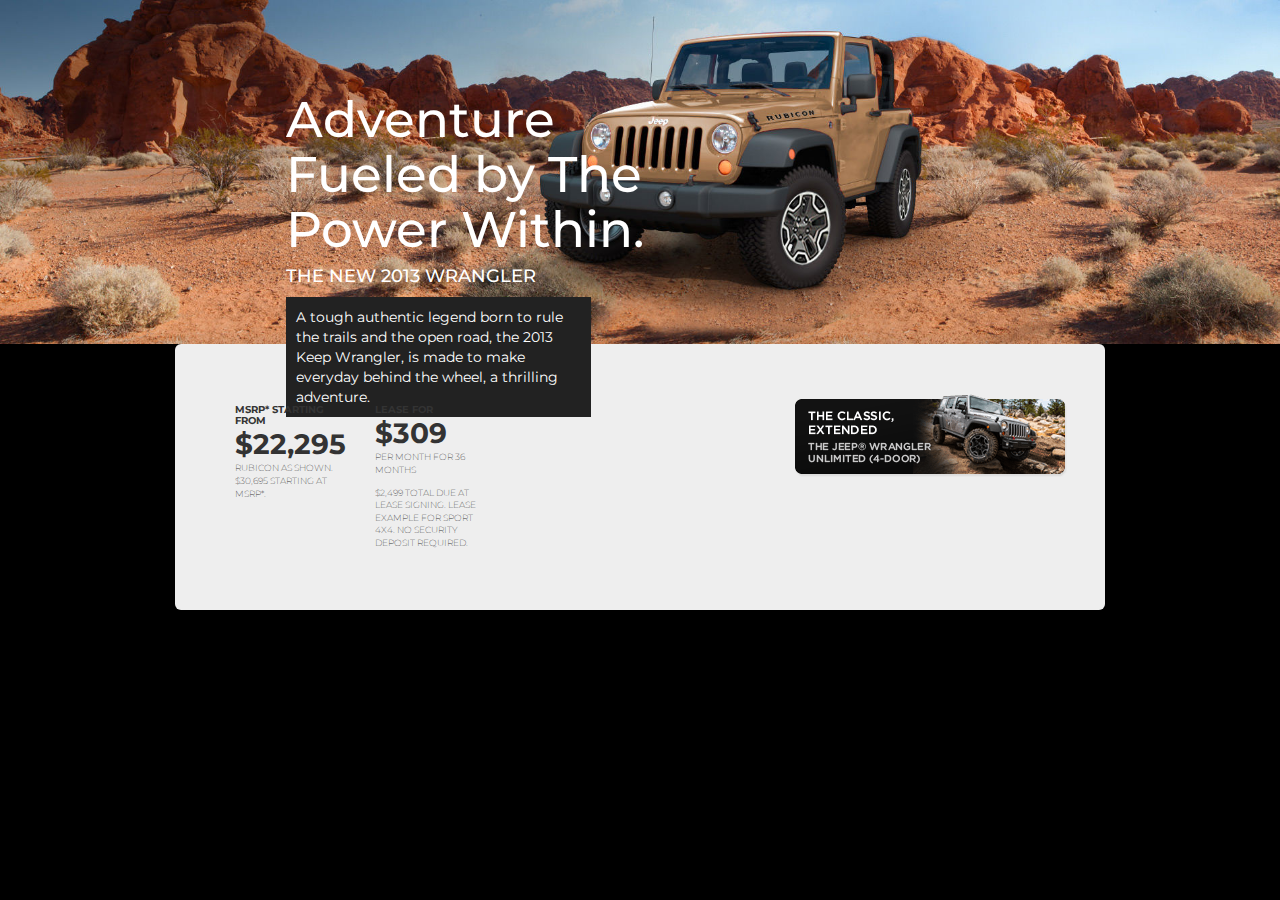
==== commit d83f4f0a: "checkpoint" ====
--- a/wrangler.html
+++ b/wrangler.html
@@ -12,10 +12,11 @@
 <body>
 	
 	<!--#include file="_includes/header.html" -->
+
 	<div class="hero">
 		<img src="img/wrangler/wrangler-main.jpg" />
 	
-		<div class="container herocontent pull-left">
+		<div class="container herocontent">
 			<div class="col-lg-6">
 				<h1>Adventure Fueled by The Power Within.</h1>
 				<h4>THE NEW 2013 WRANGLER</h4>
@@ -24,8 +25,30 @@
 		</div>
 	</div>
 
-	<div class="container jumbotron wrangler">
-		<h4>MSRP Starting at</h4>
+	<div class="container">
+		<div class="jumbotron">
+			<div class="row msrpcontent">
+				<div class="col-md-4">
+					<div class="row">
+						<div class="col-md-6">
+							<h6>MSRP* STARTING FROM</h6>
+							<h5>$22,295</h5>
+							<p>RUBICON AS SHOWN. $30,695 STARTING AT MSRP*.</p>
+						</div>
+						<div class="col-md-6">
+							<h6>LEASE FOR</h6>
+							<h5>$309</h5>
+							<p>PER MONTH FOR 36 MONTHS</p>
+							<p>$2,499 TOTAL DUE AT LEASE SIGNING. LEASE EXAMPLE FOR SPORT 4X4. NO SECURITY DEPOSIT REQUIRED.</p>
+						</div>
+					</div>
+				</div>
+				
+				<div class="col-md-4 col-md-offset-4">
+					<img src="img/wrangler/promo-header.png" />
+				</div>
+			</div>
+		</div>
 	</div>
 
 	<!--#include file="_includes/footer.html" -->
--- a/css/main.css
+++ b/css/main.css
@@ -247,7 +247,9 @@
     border: 1px solid #ddd !important;
   }
 }
-* {
+*,
+*:before,
+*:after {
   -webkit-box-sizing: border-box;
   -moz-box-sizing: border-box;
   box-sizing: border-box;
@@ -271,6 +273,12 @@
   font-size: inherit;
   line-height: inherit;
 }
+button,
+input,
+select[multiple],
+textarea {
+  background-image: none;
+}
 a {
   color: #428bca;
   text-decoration: none;
@@ -289,21 +297,43 @@
   vertical-align: middle;
 }
 .img-responsive {
+  display: block;
+  max-width: 100%;
+  height: auto;
+}
+.img-rounded {
+  border-radius: 6px;
+}
+.img-thumbnail {
+  padding: 4px;
+  line-height: 1.428571429;
+  background-color: #ffffff;
+  border: 1px solid #dddddd;
+  border-radius: 4px;
+  -webkit-transition: all 0.2s ease-in-out;
+  transition: all 0.2s ease-in-out;
   display: inline-block;
   max-width: 100%;
   height: auto;
 }
-.img-rounded {
-  border-radius: 6px;
-}
 .img-circle {
-  border-radius: 500px;
+  border-radius: 50%;
 }
 hr {
   margin-top: 20px;
   margin-bottom: 20px;
   border: 0;
   border-top: 1px solid #eeeeee;
+}
+.sr-only {
+  position: absolute;
+  width: 1px;
+  height: 1px;
+  margin: -1px;
+  padding: 0;
+  overflow: hidden;
+  clip: rect(0 0 0 0);
+  border: 0;
 }
 p {
   margin: 0 0 10px;
@@ -476,41 +506,43 @@
 dd {
   margin-left: 0;
 }
-.dl-horizontal dt {
-  float: left;
-  width: 160px;
-  clear: left;
-  text-align: right;
-  overflow: hidden;
-  text-overflow: ellipsis;
-  white-space: nowrap;
-}
-.dl-horizontal dd {
-  margin-left: 180px;
-}
-.dl-horizontal dd:before,
-.dl-horizontal dd:after {
-  content: " ";
-  /* 1 */
-
-  display: table;
-  /* 2 */
-
-}
-.dl-horizontal dd:after {
-  clear: both;
-}
-.dl-horizontal dd:before,
-.dl-horizontal dd:after {
-  content: " ";
-  /* 1 */
-
-  display: table;
-  /* 2 */
-
-}
-.dl-horizontal dd:after {
-  clear: both;
+@media (min-width: 768px) {
+  .dl-horizontal dt {
+    float: left;
+    width: 160px;
+    clear: left;
+    text-align: right;
+    overflow: hidden;
+    text-overflow: ellipsis;
+    white-space: nowrap;
+  }
+  .dl-horizontal dd {
+    margin-left: 180px;
+  }
+  .dl-horizontal dd:before,
+  .dl-horizontal dd:after {
+    content: " ";
+    /* 1 */
+  
+    display: table;
+    /* 2 */
+  
+  }
+  .dl-horizontal dd:after {
+    clear: both;
+  }
+  .dl-horizontal dd:before,
+  .dl-horizontal dd:after {
+    content: " ";
+    /* 1 */
+  
+    display: table;
+    /* 2 */
+  
+  }
+  .dl-horizontal dd:after {
+    clear: both;
+  }
 }
 abbr[title],
 abbr[data-original-title] {
@@ -543,7 +575,6 @@
   content: '\2014 \00A0';
 }
 blockquote.pull-right {
-  float: right;
   padding-right: 15px;
   padding-left: 0;
   border-right: 5px solid #eeeeee;
@@ -601,6 +632,7 @@
 }
 pre code {
   padding: 0;
+  font-size: inherit;
   color: inherit;
   white-space: pre-wrap;
   background-color: transparent;
@@ -613,6 +645,8 @@
 .container {
   margin-right: auto;
   margin-left: auto;
+  padding-left: 15px;
+  padding-right: 15px;
 }
 .container:before,
 .container:after {
@@ -638,6 +672,10 @@
 .container:after {
   clear: both;
 }
+.row {
+  margin-left: -15px;
+  margin-right: -15px;
+}
 .row:before,
 .row:after {
   content: " ";
@@ -662,28 +700,18 @@
 .row:after {
   clear: both;
 }
-@media (min-width: 768px) {
-  .row {
-    margin-left: -15px;
-    margin-right: -15px;
-  }
-}
-.row .row {
-  margin-left: -15px;
-  margin-right: -15px;
-}
-.col-1,
-.col-2,
-.col-3,
-.col-4,
-.col-5,
-.col-6,
-.col-7,
-.col-8,
-.col-9,
-.col-10,
-.col-11,
-.col-12,
+.col-xs-1,
+.col-xs-2,
+.col-xs-3,
+.col-xs-4,
+.col-xs-5,
+.col-xs-6,
+.col-xs-7,
+.col-xs-8,
+.col-xs-9,
+.col-xs-10,
+.col-xs-11,
+.col-xs-12,
 .col-sm-1,
 .col-sm-2,
 .col-sm-3,
@@ -696,6 +724,18 @@
 .col-sm-10,
 .col-sm-11,
 .col-sm-12,
+.col-md-1,
+.col-md-2,
+.col-md-3,
+.col-md-4,
+.col-md-5,
+.col-md-6,
+.col-md-7,
+.col-md-8,
+.col-md-9,
+.col-md-10,
+.col-md-11,
+.col-md-12,
 .col-lg-1,
 .col-lg-2,
 .col-lg-3,
@@ -713,59 +753,58 @@
   padding-left: 15px;
   padding-right: 15px;
 }
-.col-1,
-.col-2,
-.col-3,
-.col-4,
-.col-5,
-.col-6,
-.col-7,
-.col-8,
-.col-9,
-.col-10,
-.col-11,
-.col-12 {
+.col-xs-1,
+.col-xs-2,
+.col-xs-3,
+.col-xs-4,
+.col-xs-5,
+.col-xs-6,
+.col-xs-7,
+.col-xs-8,
+.col-xs-9,
+.col-xs-10,
+.col-xs-11 {
   float: left;
 }
-.col-1 {
+.col-xs-1 {
   width: 8.333333333333332%;
 }
-.col-2 {
+.col-xs-2 {
   width: 16.666666666666664%;
 }
-.col-3 {
+.col-xs-3 {
   width: 25%;
 }
-.col-4 {
+.col-xs-4 {
   width: 33.33333333333333%;
 }
-.col-5 {
+.col-xs-5 {
   width: 41.66666666666667%;
 }
-.col-6 {
+.col-xs-6 {
   width: 50%;
 }
-.col-7 {
+.col-xs-7 {
   width: 58.333333333333336%;
 }
-.col-8 {
+.col-xs-8 {
   width: 66.66666666666666%;
 }
-.col-9 {
+.col-xs-9 {
   width: 75%;
 }
-.col-10 {
+.col-xs-10 {
   width: 83.33333333333334%;
 }
-.col-11 {
+.col-xs-11 {
   width: 91.66666666666666%;
 }
-.col-12 {
+.col-xs-12 {
   width: 100%;
 }
 @media (min-width: 768px) {
   .container {
-    max-width: 728px;
+    max-width: 750px;
   }
   .col-sm-1,
   .col-sm-2,
@@ -777,8 +816,7 @@
   .col-sm-8,
   .col-sm-9,
   .col-sm-10,
-  .col-sm-11,
-  .col-sm-12 {
+  .col-sm-11 {
     float: left;
   }
   .col-sm-1 {
@@ -817,76 +855,271 @@
   .col-sm-12 {
     width: 100%;
   }
-  .col-push-1 {
+  .col-sm-push-1 {
     left: 8.333333333333332%;
   }
-  .col-push-2 {
+  .col-sm-push-2 {
     left: 16.666666666666664%;
   }
-  .col-push-3 {
+  .col-sm-push-3 {
     left: 25%;
   }
-  .col-push-4 {
+  .col-sm-push-4 {
     left: 33.33333333333333%;
   }
-  .col-push-5 {
+  .col-sm-push-5 {
     left: 41.66666666666667%;
   }
-  .col-push-6 {
+  .col-sm-push-6 {
     left: 50%;
   }
-  .col-push-7 {
+  .col-sm-push-7 {
     left: 58.333333333333336%;
   }
-  .col-push-8 {
+  .col-sm-push-8 {
     left: 66.66666666666666%;
   }
-  .col-push-9 {
+  .col-sm-push-9 {
     left: 75%;
   }
-  .col-push-10 {
+  .col-sm-push-10 {
     left: 83.33333333333334%;
   }
-  .col-push-11 {
+  .col-sm-push-11 {
     left: 91.66666666666666%;
   }
-  .col-pull-1 {
+  .col-sm-pull-1 {
     right: 8.333333333333332%;
   }
-  .col-pull-2 {
+  .col-sm-pull-2 {
     right: 16.666666666666664%;
   }
-  .col-pull-3 {
+  .col-sm-pull-3 {
     right: 25%;
   }
-  .col-pull-4 {
+  .col-sm-pull-4 {
     right: 33.33333333333333%;
   }
-  .col-pull-5 {
+  .col-sm-pull-5 {
     right: 41.66666666666667%;
   }
-  .col-pull-6 {
+  .col-sm-pull-6 {
     right: 50%;
   }
-  .col-pull-7 {
+  .col-sm-pull-7 {
     right: 58.333333333333336%;
   }
-  .col-pull-8 {
+  .col-sm-pull-8 {
     right: 66.66666666666666%;
   }
-  .col-pull-9 {
+  .col-sm-pull-9 {
     right: 75%;
   }
-  .col-pull-10 {
+  .col-sm-pull-10 {
     right: 83.33333333333334%;
   }
-  .col-pull-11 {
+  .col-sm-pull-11 {
     right: 91.66666666666666%;
+  }
+  .col-sm-offset-1 {
+    margin-left: 8.333333333333332%;
+  }
+  .col-sm-offset-2 {
+    margin-left: 16.666666666666664%;
+  }
+  .col-sm-offset-3 {
+    margin-left: 25%;
+  }
+  .col-sm-offset-4 {
+    margin-left: 33.33333333333333%;
+  }
+  .col-sm-offset-5 {
+    margin-left: 41.66666666666667%;
+  }
+  .col-sm-offset-6 {
+    margin-left: 50%;
+  }
+  .col-sm-offset-7 {
+    margin-left: 58.333333333333336%;
+  }
+  .col-sm-offset-8 {
+    margin-left: 66.66666666666666%;
+  }
+  .col-sm-offset-9 {
+    margin-left: 75%;
+  }
+  .col-sm-offset-10 {
+    margin-left: 83.33333333333334%;
+  }
+  .col-sm-offset-11 {
+    margin-left: 91.66666666666666%;
   }
 }
 @media (min-width: 992px) {
   .container {
-    max-width: 940px;
+    max-width: 970px;
+  }
+  .col-md-1,
+  .col-md-2,
+  .col-md-3,
+  .col-md-4,
+  .col-md-5,
+  .col-md-6,
+  .col-md-7,
+  .col-md-8,
+  .col-md-9,
+  .col-md-10,
+  .col-md-11 {
+    float: left;
+  }
+  .col-md-1 {
+    width: 8.333333333333332%;
+  }
+  .col-md-2 {
+    width: 16.666666666666664%;
+  }
+  .col-md-3 {
+    width: 25%;
+  }
+  .col-md-4 {
+    width: 33.33333333333333%;
+  }
+  .col-md-5 {
+    width: 41.66666666666667%;
+  }
+  .col-md-6 {
+    width: 50%;
+  }
+  .col-md-7 {
+    width: 58.333333333333336%;
+  }
+  .col-md-8 {
+    width: 66.66666666666666%;
+  }
+  .col-md-9 {
+    width: 75%;
+  }
+  .col-md-10 {
+    width: 83.33333333333334%;
+  }
+  .col-md-11 {
+    width: 91.66666666666666%;
+  }
+  .col-md-12 {
+    width: 100%;
+  }
+  .col-md-push-0 {
+    left: auto;
+  }
+  .col-md-push-1 {
+    left: 8.333333333333332%;
+  }
+  .col-md-push-2 {
+    left: 16.666666666666664%;
+  }
+  .col-md-push-3 {
+    left: 25%;
+  }
+  .col-md-push-4 {
+    left: 33.33333333333333%;
+  }
+  .col-md-push-5 {
+    left: 41.66666666666667%;
+  }
+  .col-md-push-6 {
+    left: 50%;
+  }
+  .col-md-push-7 {
+    left: 58.333333333333336%;
+  }
+  .col-md-push-8 {
+    left: 66.66666666666666%;
+  }
+  .col-md-push-9 {
+    left: 75%;
+  }
+  .col-md-push-10 {
+    left: 83.33333333333334%;
+  }
+  .col-md-push-11 {
+    left: 91.66666666666666%;
+  }
+  .col-md-pull-0 {
+    right: auto;
+  }
+  .col-md-pull-1 {
+    right: 8.333333333333332%;
+  }
+  .col-md-pull-2 {
+    right: 16.666666666666664%;
+  }
+  .col-md-pull-3 {
+    right: 25%;
+  }
+  .col-md-pull-4 {
+    right: 33.33333333333333%;
+  }
+  .col-md-pull-5 {
+    right: 41.66666666666667%;
+  }
+  .col-md-pull-6 {
+    right: 50%;
+  }
+  .col-md-pull-7 {
+    right: 58.333333333333336%;
+  }
+  .col-md-pull-8 {
+    right: 66.66666666666666%;
+  }
+  .col-md-pull-9 {
+    right: 75%;
+  }
+  .col-md-pull-10 {
+    right: 83.33333333333334%;
+  }
+  .col-md-pull-11 {
+    right: 91.66666666666666%;
+  }
+  .col-md-offset-0 {
+    margin-left: 0;
+  }
+  .col-md-offset-1 {
+    margin-left: 8.333333333333332%;
+  }
+  .col-md-offset-2 {
+    margin-left: 16.666666666666664%;
+  }
+  .col-md-offset-3 {
+    margin-left: 25%;
+  }
+  .col-md-offset-4 {
+    margin-left: 33.33333333333333%;
+  }
+  .col-md-offset-5 {
+    margin-left: 41.66666666666667%;
+  }
+  .col-md-offset-6 {
+    margin-left: 50%;
+  }
+  .col-md-offset-7 {
+    margin-left: 58.333333333333336%;
+  }
+  .col-md-offset-8 {
+    margin-left: 66.66666666666666%;
+  }
+  .col-md-offset-9 {
+    margin-left: 75%;
+  }
+  .col-md-offset-10 {
+    margin-left: 83.33333333333334%;
+  }
+  .col-md-offset-11 {
+    margin-left: 91.66666666666666%;
+  }
+}
+@media (min-width: 1200px) {
+  .container {
+    max-width: 1170px;
   }
   .col-lg-1,
   .col-lg-2,
@@ -898,8 +1131,7 @@
   .col-lg-8,
   .col-lg-9,
   .col-lg-10,
-  .col-lg-11,
-  .col-lg-12 {
+  .col-lg-11 {
     float: left;
   }
   .col-lg-1 {
@@ -938,43 +1170,113 @@
   .col-lg-12 {
     width: 100%;
   }
-  .col-offset-1 {
+  .col-lg-push-0 {
+    left: auto;
+  }
+  .col-lg-push-1 {
+    left: 8.333333333333332%;
+  }
+  .col-lg-push-2 {
+    left: 16.666666666666664%;
+  }
+  .col-lg-push-3 {
+    left: 25%;
+  }
+  .col-lg-push-4 {
+    left: 33.33333333333333%;
+  }
+  .col-lg-push-5 {
+    left: 41.66666666666667%;
+  }
+  .col-lg-push-6 {
+    left: 50%;
+  }
+  .col-lg-push-7 {
+    left: 58.333333333333336%;
+  }
+  .col-lg-push-8 {
+    left: 66.66666666666666%;
+  }
+  .col-lg-push-9 {
+    left: 75%;
+  }
+  .col-lg-push-10 {
+    left: 83.33333333333334%;
+  }
+  .col-lg-push-11 {
+    left: 91.66666666666666%;
+  }
+  .col-lg-pull-0 {
+    right: auto;
+  }
+  .col-lg-pull-1 {
+    right: 8.333333333333332%;
+  }
+  .col-lg-pull-2 {
+    right: 16.666666666666664%;
+  }
+  .col-lg-pull-3 {
+    right: 25%;
+  }
+  .col-lg-pull-4 {
+    right: 33.33333333333333%;
+  }
+  .col-lg-pull-5 {
+    right: 41.66666666666667%;
+  }
+  .col-lg-pull-6 {
+    right: 50%;
+  }
+  .col-lg-pull-7 {
+    right: 58.333333333333336%;
+  }
+  .col-lg-pull-8 {
+    right: 66.66666666666666%;
+  }
+  .col-lg-pull-9 {
+    right: 75%;
+  }
+  .col-lg-pull-10 {
+    right: 83.33333333333334%;
+  }
+  .col-lg-pull-11 {
+    right: 91.66666666666666%;
+  }
+  .col-lg-offset-0 {
+    margin-left: 0;
+  }
+  .col-lg-offset-1 {
     margin-left: 8.333333333333332%;
   }
-  .col-offset-2 {
+  .col-lg-offset-2 {
     margin-left: 16.666666666666664%;
   }
-  .col-offset-3 {
+  .col-lg-offset-3 {
     margin-left: 25%;
   }
-  .col-offset-4 {
+  .col-lg-offset-4 {
     margin-left: 33.33333333333333%;
   }
-  .col-offset-5 {
+  .col-lg-offset-5 {
     margin-left: 41.66666666666667%;
   }
-  .col-offset-6 {
+  .col-lg-offset-6 {
     margin-left: 50%;
   }
-  .col-offset-7 {
+  .col-lg-offset-7 {
     margin-left: 58.333333333333336%;
   }
-  .col-offset-8 {
+  .col-lg-offset-8 {
     margin-left: 66.66666666666666%;
   }
-  .col-offset-9 {
+  .col-lg-offset-9 {
     margin-left: 75%;
   }
-  .col-offset-10 {
+  .col-lg-offset-10 {
     margin-left: 83.33333333333334%;
   }
-  .col-offset-11 {
+  .col-lg-offset-11 {
     margin-left: 91.66666666666666%;
-  }
-}
-@media (min-width: 1200px) {
-  .container {
-    max-width: 1170px;
   }
 }
 table {
@@ -1001,6 +1303,7 @@
 }
 .table thead > tr > th {
   vertical-align: bottom;
+  border-bottom: 2px solid #dddddd;
 }
 .table caption + thead tr:first-child th,
 .table colgroup + thead tr:first-child th,
@@ -1034,6 +1337,10 @@
 .table-bordered > tbody > tr > td,
 .table-bordered > tfoot > tr > td {
   border: 1px solid #dddddd;
+}
+.table-bordered > thead > tr > th,
+.table-bordered > thead > tr > td {
+  border-bottom-width: 2px;
 }
 .table-striped > tbody > tr:nth-child(odd) > td,
 .table-striped > tbody > tr:nth-child(odd) > th {
@@ -1081,6 +1388,12 @@
   background-color: #dff0d8;
   border-color: #d6e9c6;
 }
+.table-hover > tbody > tr > td.success:hover,
+.table-hover > tbody > tr > th.success:hover,
+.table-hover > tbody > tr.success:hover > td {
+  background-color: #d0e9c6;
+  border-color: #c9e2b3;
+}
 .table > thead > tr > td.danger,
 .table > tbody > tr > td.danger,
 .table > tfoot > tr > td.danger,
@@ -1096,6 +1409,12 @@
   background-color: #f2dede;
   border-color: #eed3d7;
 }
+.table-hover > tbody > tr > td.danger:hover,
+.table-hover > tbody > tr > th.danger:hover,
+.table-hover > tbody > tr.danger:hover > td {
+  background-color: #ebcccc;
+  border-color: #e6c1c7;
+}
 .table > thead > tr > td.warning,
 .table > tbody > tr > td.warning,
 .table > tfoot > tr > td.warning,
@@ -1111,18 +1430,6 @@
   background-color: #fcf8e3;
   border-color: #fbeed5;
 }
-.table-hover > tbody > tr > td.success:hover,
-.table-hover > tbody > tr > th.success:hover,
-.table-hover > tbody > tr.success:hover > td {
-  background-color: #d0e9c6;
-  border-color: #c9e2b3;
-}
-.table-hover > tbody > tr > td.danger:hover,
-.table-hover > tbody > tr > th.danger:hover,
-.table-hover > tbody > tr.danger:hover > td {
-  background-color: #ebcccc;
-  border-color: #e6c1c7;
-}
 .table-hover > tbody > tr > td.warning:hover,
 .table-hover > tbody > tr > th.warning:hover,
 .table-hover > tbody > tr.warning:hover > td {
@@ -1201,8 +1508,8 @@
 .form-control {
   display: block;
   width: 100%;
-  height: 38px;
-  padding: 8px 12px;
+  height: 34px;
+  padding: 6px 12px;
   font-size: 14px;
   line-height: 1.428571429;
   color: #555555;
@@ -1216,10 +1523,10 @@
   transition: border-color ease-in-out .15s, box-shadow ease-in-out .15s;
 }
 .form-control:focus {
-  border-color: rgba(82, 168, 236, 0.8);
+  border-color: #66afe9;
   outline: 0;
-  -webkit-box-shadow: inset 0 1px 1px rgba(0,0,0,.075), 0 0 8px rgba(82,168,236,.6);
-  box-shadow: inset 0 1px 1px rgba(0,0,0,.075), 0 0 8px rgba(82,168,236,.6);
+  -webkit-box-shadow: inset 0 1px 1px rgba(0,0,0,.075), 0 0 8px rgba(102, 175, 233, 0.6);
+  box-shadow: inset 0 1px 1px rgba(0,0,0,.075), 0 0 8px rgba(102, 175, 233, 0.6);
 }
 .form-control[disabled],
 .form-control[readonly],
@@ -1274,28 +1581,46 @@
   margin-top: 0;
   margin-left: 10px;
 }
-.input-large {
-  height: 56px;
-  padding: 14px 16px;
-  font-size: 18px;
-  border-radius: 6px;
-}
-.input-small {
+input[type="radio"][disabled],
+input[type="checkbox"][disabled],
+.radio[disabled],
+.radio-inline[disabled],
+.checkbox[disabled],
+.checkbox-inline[disabled],
+fieldset[disabled] input[type="radio"],
+fieldset[disabled] input[type="checkbox"],
+fieldset[disabled] .radio,
+fieldset[disabled] .radio-inline,
+fieldset[disabled] .checkbox,
+fieldset[disabled] .checkbox-inline {
+  cursor: not-allowed;
+}
+.input-sm {
   height: 30px;
   padding: 5px 10px;
   font-size: 12px;
+  line-height: 1.5;
   border-radius: 3px;
 }
-select.input-large {
-  height: 56px;
-  line-height: 56px;
-}
-select.input-small {
+select.input-sm {
   height: 30px;
   line-height: 30px;
 }
-textarea.input-large,
-textarea.input-small {
+textarea.input-sm {
+  height: auto;
+}
+.input-lg {
+  height: 45px;
+  padding: 10px 16px;
+  font-size: 18px;
+  line-height: 1.33;
+  border-radius: 6px;
+}
+select.input-lg {
+  height: 45px;
+  line-height: 45px;
+}
+textarea.input-lg {
   height: auto;
 }
 .has-warning .help-block,
@@ -1303,7 +1628,6 @@
   color: #c09853;
 }
 .has-warning .form-control {
-  padding-right: 32px;
   border-color: #c09853;
   -webkit-box-shadow: inset 0 1px 1px rgba(0, 0, 0, 0.075);
   box-shadow: inset 0 1px 1px rgba(0, 0, 0, 0.075);
@@ -1323,7 +1647,6 @@
   color: #b94a48;
 }
 .has-error .form-control {
-  padding-right: 32px;
   border-color: #b94a48;
   -webkit-box-shadow: inset 0 1px 1px rgba(0, 0, 0, 0.075);
   box-shadow: inset 0 1px 1px rgba(0, 0, 0, 0.075);
@@ -1343,7 +1666,6 @@
   color: #468847;
 }
 .has-success .form-control {
-  padding-right: 32px;
   border-color: #468847;
   -webkit-box-shadow: inset 0 1px 1px rgba(0, 0, 0, 0.075);
   box-shadow: inset 0 1px 1px rgba(0, 0, 0, 0.075);
@@ -1357,6 +1679,10 @@
   color: #468847;
   border-color: #468847;
   background-color: #dff0d8;
+}
+.form-control-static {
+  margin-bottom: 0;
+  padding-top: 6px;
 }
 .help-block {
   display: block;
@@ -1364,12 +1690,76 @@
   margin-bottom: 10px;
   color: #737373;
 }
+@media (min-width: 768px) {
+  .form-inline .form-group {
+    display: inline-block;
+    margin-bottom: 0;
+    vertical-align: middle;
+  }
+  .form-inline .form-control {
+    display: inline-block;
+  }
+  .form-inline .radio,
+  .form-inline .checkbox {
+    display: inline-block;
+    margin-top: 0;
+    margin-bottom: 0;
+    padding-left: 0;
+  }
+  .form-inline .radio input[type="radio"],
+  .form-inline .checkbox input[type="checkbox"] {
+    float: none;
+    margin-left: 0;
+  }
+}
+.form-horizontal .control-label,
+.form-horizontal .radio,
+.form-horizontal .checkbox,
+.form-horizontal .radio-inline,
+.form-horizontal .checkbox-inline {
+  margin-top: 0;
+  margin-bottom: 0;
+  padding-top: 7px;
+}
+.form-horizontal .form-group {
+  margin-left: -15px;
+  margin-right: -15px;
+}
+.form-horizontal .form-group:before,
+.form-horizontal .form-group:after {
+  content: " ";
+  /* 1 */
+
+  display: table;
+  /* 2 */
+
+}
+.form-horizontal .form-group:after {
+  clear: both;
+}
+.form-horizontal .form-group:before,
+.form-horizontal .form-group:after {
+  content: " ";
+  /* 1 */
+
+  display: table;
+  /* 2 */
+
+}
+.form-horizontal .form-group:after {
+  clear: both;
+}
+@media (min-width: 768px) {
+  .form-horizontal .control-label {
+    text-align: right;
+  }
+}
 .btn {
   display: inline-block;
-  padding: 8px 12px;
+  padding: 6px 12px;
   margin-bottom: 0;
   font-size: 14px;
-  font-weight: 500;
+  font-weight: normal;
   line-height: 1.428571429;
   text-align: center;
   vertical-align: middle;
@@ -1390,19 +1780,20 @@
 }
 .btn:hover,
 .btn:focus {
-  color: #ffffff;
+  color: #333333;
   text-decoration: none;
 }
 .btn:active,
 .btn.active {
   outline: 0;
+  background-image: none;
   -webkit-box-shadow: inset 0 3px 5px rgba(0, 0, 0, 0.125);
   box-shadow: inset 0 3px 5px rgba(0, 0, 0, 0.125);
 }
 .btn.disabled,
 .btn[disabled],
 fieldset[disabled] .btn {
-  cursor: default;
+  cursor: not-allowed;
   pointer-events: none;
   opacity: 0.65;
   filter: alpha(opacity=65);
@@ -1410,16 +1801,23 @@
   box-shadow: none;
 }
 .btn-default {
-  color: #ffffff;
-  background-color: #474949;
-  border-color: #474949;
+  color: #333333;
+  background-color: #ffffff;
+  border-color: #cccccc;
 }
 .btn-default:hover,
 .btn-default:focus,
 .btn-default:active,
-.btn-default.active {
-  background-color: #3a3c3c;
-  border-color: #2e2f2f;
+.btn-default.active,
+.open .dropdown-toggle.btn-default {
+  color: #333333;
+  background-color: #ebebeb;
+  border-color: #adadad;
+}
+.btn-default:active,
+.btn-default.active,
+.open .dropdown-toggle.btn-default {
+  background-image: none;
 }
 .btn-default.disabled,
 .btn-default[disabled],
@@ -1436,20 +1834,27 @@
 .btn-default.disabled.active,
 .btn-default[disabled].active,
 fieldset[disabled] .btn-default.active {
-  background-color: #474949;
-  border-color: #474949;
+  background-color: #ffffff;
+  border-color: #cccccc;
 }
 .btn-primary {
   color: #ffffff;
   background-color: #428bca;
-  border-color: #428bca;
+  border-color: #357ebd;
 }
 .btn-primary:hover,
 .btn-primary:focus,
 .btn-primary:active,
-.btn-primary.active {
-  background-color: #357ebd;
-  border-color: #3071a9;
+.btn-primary.active,
+.open .dropdown-toggle.btn-primary {
+  color: #ffffff;
+  background-color: #3276b1;
+  border-color: #285e8e;
+}
+.btn-primary:active,
+.btn-primary.active,
+.open .dropdown-toggle.btn-primary {
+  background-image: none;
 }
 .btn-primary.disabled,
 .btn-primary[disabled],
@@ -1467,19 +1872,26 @@
 .btn-primary[disabled].active,
 fieldset[disabled] .btn-primary.active {
   background-color: #428bca;
-  border-color: #428bca;
+  border-color: #357ebd;
 }
 .btn-warning {
   color: #ffffff;
   background-color: #f0ad4e;
-  border-color: #f0ad4e;
+  border-color: #eea236;
 }
 .btn-warning:hover,
 .btn-warning:focus,
 .btn-warning:active,
-.btn-warning.active {
-  background-color: #eea236;
-  border-color: #ec971f;
+.btn-warning.active,
+.open .dropdown-toggle.btn-warning {
+  color: #ffffff;
+  background-color: #ed9c28;
+  border-color: #d58512;
+}
+.btn-warning:active,
+.btn-warning.active,
+.open .dropdown-toggle.btn-warning {
+  background-image: none;
 }
 .btn-warning.disabled,
 .btn-warning[disabled],
@@ -1497,19 +1909,26 @@
 .btn-warning[disabled].active,
 fieldset[disabled] .btn-warning.active {
   background-color: #f0ad4e;
-  border-color: #f0ad4e;
+  border-color: #eea236;
 }
 .btn-danger {
   color: #ffffff;
   background-color: #d9534f;
-  border-color: #d9534f;
+  border-color: #d43f3a;
 }
 .btn-danger:hover,
 .btn-danger:focus,
 .btn-danger:active,
-.btn-danger.active {
-  background-color: #d43f3a;
-  border-color: #c9302c;
+.btn-danger.active,
+.open .dropdown-toggle.btn-danger {
+  color: #ffffff;
+  background-color: #d2322d;
+  border-color: #ac2925;
+}
+.btn-danger:active,
+.btn-danger.active,
+.open .dropdown-toggle.btn-danger {
+  background-image: none;
 }
 .btn-danger.disabled,
 .btn-danger[disabled],
@@ -1527,19 +1946,26 @@
 .btn-danger[disabled].active,
 fieldset[disabled] .btn-danger.active {
   background-color: #d9534f;
-  border-color: #d9534f;
+  border-color: #d43f3a;
 }
 .btn-success {
   color: #ffffff;
   background-color: #5cb85c;
-  border-color: #5cb85c;
+  border-color: #4cae4c;
 }
 .btn-success:hover,
 .btn-success:focus,
 .btn-success:active,
-.btn-success.active {
-  background-color: #4cae4c;
-  border-color: #449d44;
+.btn-success.active,
+.open .dropdown-toggle.btn-success {
+  color: #ffffff;
+  background-color: #47a447;
+  border-color: #398439;
+}
+.btn-success:active,
+.btn-success.active,
+.open .dropdown-toggle.btn-success {
+  background-image: none;
 }
 .btn-success.disabled,
 .btn-success[disabled],
@@ -1557,19 +1983,26 @@
 .btn-success[disabled].active,
 fieldset[disabled] .btn-success.active {
   background-color: #5cb85c;
-  border-color: #5cb85c;
+  border-color: #4cae4c;
 }
 .btn-info {
   color: #ffffff;
   background-color: #5bc0de;
-  border-color: #5bc0de;
+  border-color: #46b8da;
 }
 .btn-info:hover,
 .btn-info:focus,
 .btn-info:active,
-.btn-info.active {
-  background-color: #46b8da;
-  border-color: #31b0d5;
+.btn-info.active,
+.open .dropdown-toggle.btn-info {
+  color: #ffffff;
+  background-color: #39b3d7;
+  border-color: #269abc;
+}
+.btn-info:active,
+.btn-info.active,
+.open .dropdown-toggle.btn-info {
+  background-image: none;
 }
 .btn-info.disabled,
 .btn-info[disabled],
@@ -1587,7 +2020,7 @@
 .btn-info[disabled].active,
 fieldset[disabled] .btn-info.active {
   background-color: #5bc0de;
-  border-color: #5bc0de;
+  border-color: #46b8da;
 }
 .btn-link {
   color: #428bca;
@@ -1619,23 +2052,24 @@
 fieldset[disabled] .btn-link:hover,
 .btn-link[disabled]:focus,
 fieldset[disabled] .btn-link:focus {
-  color: #333333;
+  color: #999999;
   text-decoration: none;
 }
-.btn-large {
-  padding: 14px 16px;
+.btn-lg {
+  padding: 10px 16px;
   font-size: 18px;
+  line-height: 1.33;
   border-radius: 6px;
 }
-.btn-small,
-.btn-mini {
+.btn-sm,
+.btn-xs {
   padding: 5px 10px;
   font-size: 12px;
   line-height: 1.5;
   border-radius: 3px;
 }
-.btn-mini {
-  padding: 3px 5px;
+.btn-xs {
+  padding: 1px 5px;
 }
 .btn-block {
   display: block;
@@ -1672,150 +2106,620 @@
   -webkit-transition: height 0.35s ease;
   transition: height 0.35s ease;
 }
-.input-group {
+@font-face {
+  font-family: 'Glyphicons Halflings';
+  src: url('../fonts/glyphicons-halflings-regular.eot');
+  src: url('../fonts/glyphicons-halflings-regular.eot?#iefix') format('embedded-opentype'), url('../fonts/glyphicons-halflings-regular.woff') format('woff'), url('../fonts/glyphicons-halflings-regular.ttf') format('truetype'), url('../fonts/glyphicons-halflings-regular.svg#glyphicons-halflingsregular') format('svg');
+}
+.glyphicon {
   position: relative;
-  display: table;
-  border-collapse: separate;
-}
-.input-group.col {
-  float: none;
-  padding-left: 0;
-  padding-right: 0;
-}
-.input-group .form-control {
-  width: 100%;
-  margin-bottom: 0;
-}
-.input-group-addon,
-.input-group-btn,
-.input-group .form-control {
-  display: table-cell;
-}
-.input-group-addon:not(:first-child):not(:last-child),
-.input-group-btn:not(:first-child):not(:last-child),
-.input-group .form-control:not(:first-child):not(:last-child) {
-  border-radius: 0;
-}
-.input-group-addon,
-.input-group-btn {
-  width: 1%;
-  white-space: nowrap;
-  vertical-align: middle;
-}
-.input-group-addon {
-  -webkit-box-sizing: border-box;
-  -moz-box-sizing: border-box;
-  box-sizing: border-box;
-  padding: 8px 12px;
-  font-size: 14px;
+  top: 2px;
+  display: inline-block;
+  font-family: 'Glyphicons Halflings';
+  font-style: normal;
   font-weight: normal;
-  line-height: 1.428571429;
-  text-align: center;
-  background-color: #eeeeee;
-  border: 1px solid #cccccc;
-  border-radius: 4px;
-}
-.input-group-addon.input-small {
-  padding: 5px 10px;
-  font-size: 12px;
-  border-radius: 3px;
-}
-.input-group-addon.input-large {
-  padding: 14px 16px;
-  font-size: 18px;
-  border-radius: 6px;
-}
-.input-group-addon input[type="radio"],
-.input-group-addon input[type="checkbox"] {
-  margin-top: 0;
-}
-.input-group .form-control:first-child,
-.input-group-addon:first-child,
-.input-group-btn:first-child > .btn,
-.input-group-btn:first-child > .dropdown-toggle,
-.input-group-btn:last-child > .btn:not(:last-child):not(.dropdown-toggle) {
-  border-bottom-right-radius: 0;
-  border-top-right-radius: 0;
-}
-.input-group-addon:first-child {
-  border-right: 0;
-}
-.input-group .form-control:last-child,
-.input-group-addon:last-child,
-.input-group-btn:last-child > .btn,
-.input-group-btn:last-child > .dropdown-toggle,
-.input-group-btn:first-child > .btn:not(:first-child) {
-  border-bottom-left-radius: 0;
-  border-top-left-radius: 0;
-}
-.input-group-addon:last-child {
-  border-left: 0;
-}
-.input-group-btn {
-  position: relative;
-  white-space: nowrap;
-}
-.input-group-btn > .btn {
-  position: relative;
-}
-.input-group-btn > .btn + .btn {
-  margin-left: -4px;
-}
-.input-group-btn > .btn:hover,
-.input-group-btn > .btn:active {
-  z-index: 2;
-}
-.form-inline .form-control,
-.form-inline .radio,
-.form-inline .checkbox {
-  display: inline-block;
-}
-.form-inline .radio,
-.form-inline .checkbox {
-  margin-top: 0;
-  margin-bottom: 0;
-}
-.form-horizontal .control-label {
-  padding-top: 9px;
-}
-.form-horizontal .form-group:before,
-.form-horizontal .form-group:after {
-  content: " ";
-  /* 1 */
-
-  display: table;
-  /* 2 */
-
-}
-.form-horizontal .form-group:after {
-  clear: both;
-}
-.form-horizontal .form-group:before,
-.form-horizontal .form-group:after {
-  content: " ";
-  /* 1 */
-
-  display: table;
-  /* 2 */
-
-}
-.form-horizontal .form-group:after {
-  clear: both;
-}
-@media (min-width: 768px) {
-  .form-horizontal .form-group {
-    margin-left: -15px;
-    margin-right: -15px;
-  }
-}
-.form-horizontal .form-group .row {
-  margin-left: -15px;
-  margin-right: -15px;
-}
-@media (min-width: 768px) {
-  .form-horizontal .control-label {
-    text-align: right;
-  }
+  line-height: 1;
+  -webkit-font-smoothing: antialiased;
+}
+.glyphicon-asterisk:before {
+  content: "\2a";
+}
+.glyphicon-plus:before {
+  content: "\2b";
+}
+.glyphicon-euro:before {
+  content: "\20ac";
+}
+.glyphicon-minus:before {
+  content: "\2212";
+}
+.glyphicon-cloud:before {
+  content: "\2601";
+}
+.glyphicon-envelope:before {
+  content: "\2709";
+}
+.glyphicon-pencil:before {
+  content: "\270f";
+}
+.glyphicon-glass:before {
+  content: "\e001";
+}
+.glyphicon-music:before {
+  content: "\e002";
+}
+.glyphicon-search:before {
+  content: "\e003";
+}
+.glyphicon-heart:before {
+  content: "\e005";
+}
+.glyphicon-star:before {
+  content: "\e006";
+}
+.glyphicon-star-empty:before {
+  content: "\e007";
+}
+.glyphicon-user:before {
+  content: "\e008";
+}
+.glyphicon-film:before {
+  content: "\e009";
+}
+.glyphicon-th-large:before {
+  content: "\e010";
+}
+.glyphicon-th:before {
+  content: "\e011";
+}
+.glyphicon-th-list:before {
+  content: "\e012";
+}
+.glyphicon-ok:before {
+  content: "\e013";
+}
+.glyphicon-remove:before {
+  content: "\e014";
+}
+.glyphicon-zoom-in:before {
+  content: "\e015";
+}
+.glyphicon-zoom-out:before {
+  content: "\e016";
+}
+.glyphicon-off:before {
+  content: "\e017";
+}
+.glyphicon-signal:before {
+  content: "\e018";
+}
+.glyphicon-cog:before {
+  content: "\e019";
+}
+.glyphicon-trash:before {
+  content: "\e020";
+}
+.glyphicon-home:before {
+  content: "\e021";
+}
+.glyphicon-file:before {
+  content: "\e022";
+}
+.glyphicon-time:before {
+  content: "\e023";
+}
+.glyphicon-road:before {
+  content: "\e024";
+}
+.glyphicon-download-alt:before {
+  content: "\e025";
+}
+.glyphicon-download:before {
+  content: "\e026";
+}
+.glyphicon-upload:before {
+  content: "\e027";
+}
+.glyphicon-inbox:before {
+  content: "\e028";
+}
+.glyphicon-play-circle:before {
+  content: "\e029";
+}
+.glyphicon-repeat:before {
+  content: "\e030";
+}
+.glyphicon-refresh:before {
+  content: "\e031";
+}
+.glyphicon-list-alt:before {
+  content: "\e032";
+}
+.glyphicon-flag:before {
+  content: "\e034";
+}
+.glyphicon-headphones:before {
+  content: "\e035";
+}
+.glyphicon-volume-off:before {
+  content: "\e036";
+}
+.glyphicon-volume-down:before {
+  content: "\e037";
+}
+.glyphicon-volume-up:before {
+  content: "\e038";
+}
+.glyphicon-qrcode:before {
+  content: "\e039";
+}
+.glyphicon-barcode:before {
+  content: "\e040";
+}
+.glyphicon-tag:before {
+  content: "\e041";
+}
+.glyphicon-tags:before {
+  content: "\e042";
+}
+.glyphicon-book:before {
+  content: "\e043";
+}
+.glyphicon-print:before {
+  content: "\e045";
+}
+.glyphicon-font:before {
+  content: "\e047";
+}
+.glyphicon-bold:before {
+  content: "\e048";
+}
+.glyphicon-italic:before {
+  content: "\e049";
+}
+.glyphicon-text-height:before {
+  content: "\e050";
+}
+.glyphicon-text-width:before {
+  content: "\e051";
+}
+.glyphicon-align-left:before {
+  content: "\e052";
+}
+.glyphicon-align-center:before {
+  content: "\e053";
+}
+.glyphicon-align-right:before {
+  content: "\e054";
+}
+.glyphicon-align-justify:before {
+  content: "\e055";
+}
+.glyphicon-list:before {
+  content: "\e056";
+}
+.glyphicon-indent-left:before {
+  content: "\e057";
+}
+.glyphicon-indent-right:before {
+  content: "\e058";
+}
+.glyphicon-facetime-video:before {
+  content: "\e059";
+}
+.glyphicon-picture:before {
+  content: "\e060";
+}
+.glyphicon-map-marker:before {
+  content: "\e062";
+}
+.glyphicon-adjust:before {
+  content: "\e063";
+}
+.glyphicon-tint:before {
+  content: "\e064";
+}
+.glyphicon-edit:before {
+  content: "\e065";
+}
+.glyphicon-share:before {
+  content: "\e066";
+}
+.glyphicon-check:before {
+  content: "\e067";
+}
+.glyphicon-move:before {
+  content: "\e068";
+}
+.glyphicon-step-backward:before {
+  content: "\e069";
+}
+.glyphicon-fast-backward:before {
+  content: "\e070";
+}
+.glyphicon-backward:before {
+  content: "\e071";
+}
+.glyphicon-play:before {
+  content: "\e072";
+}
+.glyphicon-pause:before {
+  content: "\e073";
+}
+.glyphicon-stop:before {
+  content: "\e074";
+}
+.glyphicon-forward:before {
+  content: "\e075";
+}
+.glyphicon-fast-forward:before {
+  content: "\e076";
+}
+.glyphicon-step-forward:before {
+  content: "\e077";
+}
+.glyphicon-eject:before {
+  content: "\e078";
+}
+.glyphicon-chevron-left:before {
+  content: "\e079";
+}
+.glyphicon-chevron-right:before {
+  content: "\e080";
+}
+.glyphicon-plus-sign:before {
+  content: "\e081";
+}
+.glyphicon-minus-sign:before {
+  content: "\e082";
+}
+.glyphicon-remove-sign:before {
+  content: "\e083";
+}
+.glyphicon-ok-sign:before {
+  content: "\e084";
+}
+.glyphicon-question-sign:before {
+  content: "\e085";
+}
+.glyphicon-info-sign:before {
+  content: "\e086";
+}
+.glyphicon-screenshot:before {
+  content: "\e087";
+}
+.glyphicon-remove-circle:before {
+  content: "\e088";
+}
+.glyphicon-ok-circle:before {
+  content: "\e089";
+}
+.glyphicon-ban-circle:before {
+  content: "\e090";
+}
+.glyphicon-arrow-left:before {
+  content: "\e091";
+}
+.glyphicon-arrow-right:before {
+  content: "\e092";
+}
+.glyphicon-arrow-up:before {
+  content: "\e093";
+}
+.glyphicon-arrow-down:before {
+  content: "\e094";
+}
+.glyphicon-share-alt:before {
+  content: "\e095";
+}
+.glyphicon-resize-full:before {
+  content: "\e096";
+}
+.glyphicon-resize-small:before {
+  content: "\e097";
+}
+.glyphicon-exclamation-sign:before {
+  content: "\e101";
+}
+.glyphicon-gift:before {
+  content: "\e102";
+}
+.glyphicon-leaf:before {
+  content: "\e103";
+}
+.glyphicon-eye-open:before {
+  content: "\e105";
+}
+.glyphicon-eye-close:before {
+  content: "\e106";
+}
+.glyphicon-warning-sign:before {
+  content: "\e107";
+}
+.glyphicon-plane:before {
+  content: "\e108";
+}
+.glyphicon-random:before {
+  content: "\e110";
+}
+.glyphicon-comment:before {
+  content: "\e111";
+}
+.glyphicon-magnet:before {
+  content: "\e112";
+}
+.glyphicon-chevron-up:before {
+  content: "\e113";
+}
+.glyphicon-chevron-down:before {
+  content: "\e114";
+}
+.glyphicon-retweet:before {
+  content: "\e115";
+}
+.glyphicon-shopping-cart:before {
+  content: "\e116";
+}
+.glyphicon-folder-close:before {
+  content: "\e117";
+}
+.glyphicon-folder-open:before {
+  content: "\e118";
+}
+.glyphicon-resize-vertical:before {
+  content: "\e119";
+}
+.glyphicon-resize-horizontal:before {
+  content: "\e120";
+}
+.glyphicon-hdd:before {
+  content: "\e121";
+}
+.glyphicon-bullhorn:before {
+  content: "\e122";
+}
+.glyphicon-certificate:before {
+  content: "\e124";
+}
+.glyphicon-thumbs-up:before {
+  content: "\e125";
+}
+.glyphicon-thumbs-down:before {
+  content: "\e126";
+}
+.glyphicon-hand-right:before {
+  content: "\e127";
+}
+.glyphicon-hand-left:before {
+  content: "\e128";
+}
+.glyphicon-hand-up:before {
+  content: "\e129";
+}
+.glyphicon-hand-down:before {
+  content: "\e130";
+}
+.glyphicon-circle-arrow-right:before {
+  content: "\e131";
+}
+.glyphicon-circle-arrow-left:before {
+  content: "\e132";
+}
+.glyphicon-circle-arrow-up:before {
+  content: "\e133";
+}
+.glyphicon-circle-arrow-down:before {
+  content: "\e134";
+}
+.glyphicon-globe:before {
+  content: "\e135";
+}
+.glyphicon-tasks:before {
+  content: "\e137";
+}
+.glyphicon-filter:before {
+  content: "\e138";
+}
+.glyphicon-fullscreen:before {
+  content: "\e140";
+}
+.glyphicon-dashboard:before {
+  content: "\e141";
+}
+.glyphicon-heart-empty:before {
+  content: "\e143";
+}
+.glyphicon-link:before {
+  content: "\e144";
+}
+.glyphicon-phone:before {
+  content: "\e145";
+}
+.glyphicon-usd:before {
+  content: "\e148";
+}
+.glyphicon-gbp:before {
+  content: "\e149";
+}
+.glyphicon-sort:before {
+  content: "\e150";
+}
+.glyphicon-sort-by-alphabet:before {
+  content: "\e151";
+}
+.glyphicon-sort-by-alphabet-alt:before {
+  content: "\e152";
+}
+.glyphicon-sort-by-order:before {
+  content: "\e153";
+}
+.glyphicon-sort-by-order-alt:before {
+  content: "\e154";
+}
+.glyphicon-sort-by-attributes:before {
+  content: "\e155";
+}
+.glyphicon-sort-by-attributes-alt:before {
+  content: "\e156";
+}
+.glyphicon-unchecked:before {
+  content: "\e157";
+}
+.glyphicon-expand:before {
+  content: "\e158";
+}
+.glyphicon-collapse-down:before {
+  content: "\e159";
+}
+.glyphicon-collapse-up:before {
+  content: "\e160";
+}
+.glyphicon-log-in:before {
+  content: "\e161";
+}
+.glyphicon-flash:before {
+  content: "\e162";
+}
+.glyphicon-log-out:before {
+  content: "\e163";
+}
+.glyphicon-new-window:before {
+  content: "\e164";
+}
+.glyphicon-record:before {
+  content: "\e165";
+}
+.glyphicon-save:before {
+  content: "\e166";
+}
+.glyphicon-open:before {
+  content: "\e167";
+}
+.glyphicon-saved:before {
+  content: "\e168";
+}
+.glyphicon-import:before {
+  content: "\e169";
+}
+.glyphicon-export:before {
+  content: "\e170";
+}
+.glyphicon-send:before {
+  content: "\e171";
+}
+.glyphicon-floppy-disk:before {
+  content: "\e172";
+}
+.glyphicon-floppy-saved:before {
+  content: "\e173";
+}
+.glyphicon-floppy-remove:before {
+  content: "\e174";
+}
+.glyphicon-floppy-save:before {
+  content: "\e175";
+}
+.glyphicon-floppy-open:before {
+  content: "\e176";
+}
+.glyphicon-credit-card:before {
+  content: "\e177";
+}
+.glyphicon-transfer:before {
+  content: "\e178";
+}
+.glyphicon-cutlery:before {
+  content: "\e179";
+}
+.glyphicon-header:before {
+  content: "\e180";
+}
+.glyphicon-compressed:before {
+  content: "\e181";
+}
+.glyphicon-earphone:before {
+  content: "\e182";
+}
+.glyphicon-phone-alt:before {
+  content: "\e183";
+}
+.glyphicon-tower:before {
+  content: "\e184";
+}
+.glyphicon-stats:before {
+  content: "\e185";
+}
+.glyphicon-sd-video:before {
+  content: "\e186";
+}
+.glyphicon-hd-video:before {
+  content: "\e187";
+}
+.glyphicon-subtitles:before {
+  content: "\e188";
+}
+.glyphicon-sound-stereo:before {
+  content: "\e189";
+}
+.glyphicon-sound-dolby:before {
+  content: "\e190";
+}
+.glyphicon-sound-5-1:before {
+  content: "\e191";
+}
+.glyphicon-sound-6-1:before {
+  content: "\e192";
+}
+.glyphicon-sound-7-1:before {
+  content: "\e193";
+}
+.glyphicon-copyright-mark:before {
+  content: "\e194";
+}
+.glyphicon-registration-mark:before {
+  content: "\e195";
+}
+.glyphicon-cloud-download:before {
+  content: "\e197";
+}
+.glyphicon-cloud-upload:before {
+  content: "\e198";
+}
+.glyphicon-tree-conifer:before {
+  content: "\e199";
+}
+.glyphicon-tree-deciduous:before {
+  content: "\e200";
+}
+.glyphicon-briefcase:before {
+  content: "\1f4bc";
+}
+.glyphicon-calendar:before {
+  content: "\1f4c5";
+}
+.glyphicon-pushpin:before {
+  content: "\1f4cc";
+}
+.glyphicon-paperclip:before {
+  content: "\1f4ce";
+}
+.glyphicon-camera:before {
+  content: "\1f4f7";
+}
+.glyphicon-lock:before {
+  content: "\1f512";
+}
+.glyphicon-bell:before {
+  content: "\1f514";
+}
+.glyphicon-bookmark:before {
+  content: "\1f516";
+}
+.glyphicon-fire:before {
+  content: "\1f525";
+}
+.glyphicon-wrench:before {
+  content: "\1f527";
 }
 .caret {
   display: inline-block;
@@ -1826,7 +2730,14 @@
   border-top: 4px solid #000000;
   border-right: 4px solid transparent;
   border-left: 4px solid transparent;
+  border-bottom: 0 dotted;
   content: "";
+}
+.dropdown {
+  position: relative;
+}
+.dropdown-toggle:focus {
+  outline: 0;
 }
 .dropdown-menu {
   position: absolute;
@@ -1839,6 +2750,7 @@
   padding: 5px 0;
   margin: 2px 0 0;
   list-style: none;
+  font-size: 14px;
   background-color: #ffffff;
   border: 1px solid #cccccc;
   border: 1px solid rgba(0, 0, 0, 0.15);
@@ -1870,13 +2782,7 @@
 .dropdown-menu > li > a:focus {
   text-decoration: none;
   color: #ffffff;
-  background-color: #357ebd;
-  background-image: -webkit-gradient(linear, left 0%, left 100%, from(#428bca), to(#357ebd));
-  background-image: -webkit-linear-gradient(top, #428bca, 0%, #357ebd, 100%);
-  background-image: -moz-linear-gradient(top, #428bca 0%, #357ebd 100%);
-  background-image: linear-gradient(to bottom, #428bca 0%, #357ebd 100%);
-  background-repeat: repeat-x;
-  filter: progid:DXImageTransform.Microsoft.gradient(startColorstr='#ff428bca', endColorstr='#ff357ebd', GradientType=0);
+  background-color: #428bca;
 }
 .dropdown-menu > .active > a,
 .dropdown-menu > .active > a:hover,
@@ -1884,13 +2790,7 @@
   color: #ffffff;
   text-decoration: none;
   outline: 0;
-  background-color: #357ebd;
-  background-image: -webkit-gradient(linear, left 0%, left 100%, from(#428bca), to(#357ebd));
-  background-image: -webkit-linear-gradient(top, #428bca, 0%, #357ebd, 100%);
-  background-image: -moz-linear-gradient(top, #428bca 0%, #357ebd 100%);
-  background-image: linear-gradient(to bottom, #428bca 0%, #357ebd 100%);
-  background-repeat: repeat-x;
-  filter: progid:DXImageTransform.Microsoft.gradient(startColorstr='#ff428bca', endColorstr='#ff357ebd', GradientType=0);
+  background-color: #428bca;
 }
 .dropdown-menu > .disabled > a,
 .dropdown-menu > .disabled > a:hover,
@@ -1932,7 +2832,7 @@
 }
 .dropup .caret,
 .navbar-fixed-bottom .dropdown .caret {
-  border-top: 0;
+  border-top: 0 dotted;
   border-bottom: 4px solid #000000;
   content: "";
 }
@@ -1942,192 +2842,375 @@
   bottom: 100%;
   margin-bottom: 1px;
 }
-.list-group {
-  margin-bottom: 20px;
-  padding-left: 0;
-}
-.list-group-item {
+.btn-default .caret {
+  border-top-color: #333333;
+}
+.btn-primary .caret,
+.btn-success .caret,
+.btn-warning .caret,
+.btn-danger .caret,
+.btn-info .caret {
+  border-top-color: #fff;
+}
+.dropup .btn-default .caret {
+  border-bottom-color: #333333;
+}
+.dropup .btn-primary .caret,
+.dropup .btn-success .caret,
+.dropup .btn-warning .caret,
+.dropup .btn-danger .caret,
+.dropup .btn-info .caret {
+  border-bottom-color: #fff;
+}
+.btn-group,
+.btn-group-vertical {
   position: relative;
+  display: inline-block;
+  vertical-align: middle;
+}
+.btn-group > .btn,
+.btn-group-vertical > .btn {
+  position: relative;
+  float: left;
+}
+.btn-group > .btn:hover,
+.btn-group-vertical > .btn:hover,
+.btn-group > .btn:focus,
+.btn-group-vertical > .btn:focus,
+.btn-group > .btn:active,
+.btn-group-vertical > .btn:active,
+.btn-group > .btn.active,
+.btn-group-vertical > .btn.active {
+  z-index: 2;
+}
+.btn-group > .btn:focus,
+.btn-group-vertical > .btn:focus {
+  outline: none;
+}
+.btn-group .btn + .btn,
+.btn-group .btn + .btn-group,
+.btn-group .btn-group + .btn,
+.btn-group .btn-group + .btn-group {
+  margin-left: -1px;
+}
+.btn-toolbar:before,
+.btn-toolbar:after {
+  content: " ";
+  /* 1 */
+
+  display: table;
+  /* 2 */
+
+}
+.btn-toolbar:after {
+  clear: both;
+}
+.btn-toolbar:before,
+.btn-toolbar:after {
+  content: " ";
+  /* 1 */
+
+  display: table;
+  /* 2 */
+
+}
+.btn-toolbar:after {
+  clear: both;
+}
+.btn-toolbar .btn-group {
+  float: left;
+}
+.btn-toolbar > .btn + .btn,
+.btn-toolbar > .btn-group + .btn,
+.btn-toolbar > .btn + .btn-group,
+.btn-toolbar > .btn-group + .btn-group {
+  margin-left: 5px;
+}
+.btn-group > .btn:not(:first-child):not(:last-child):not(.dropdown-toggle) {
+  border-radius: 0;
+}
+.btn-group > .btn:first-child {
+  margin-left: 0;
+}
+.btn-group > .btn:first-child:not(:last-child):not(.dropdown-toggle) {
+  border-bottom-right-radius: 0;
+  border-top-right-radius: 0;
+}
+.btn-group > .btn:last-child:not(:first-child),
+.btn-group > .dropdown-toggle:not(:first-child) {
+  border-bottom-left-radius: 0;
+  border-top-left-radius: 0;
+}
+.btn-group > .btn-group {
+  float: left;
+}
+.btn-group > .btn-group:not(:first-child):not(:last-child) > .btn {
+  border-radius: 0;
+}
+.btn-group > .btn-group:first-child > .btn:last-child,
+.btn-group > .btn-group:first-child > .dropdown-toggle {
+  border-bottom-right-radius: 0;
+  border-top-right-radius: 0;
+}
+.btn-group > .btn-group:last-child > .btn:first-child {
+  border-bottom-left-radius: 0;
+  border-top-left-radius: 0;
+}
+.btn-group .dropdown-toggle:active,
+.btn-group.open .dropdown-toggle {
+  outline: 0;
+}
+.btn-group-xs > .btn {
+  padding: 5px 10px;
+  font-size: 12px;
+  line-height: 1.5;
+  border-radius: 3px;
+  padding: 1px 5px;
+}
+.btn-group-sm > .btn {
+  padding: 5px 10px;
+  font-size: 12px;
+  line-height: 1.5;
+  border-radius: 3px;
+}
+.btn-group-lg > .btn {
+  padding: 10px 16px;
+  font-size: 18px;
+  line-height: 1.33;
+  border-radius: 6px;
+}
+.btn-group > .btn + .dropdown-toggle {
+  padding-left: 8px;
+  padding-right: 8px;
+}
+.btn-group > .btn-lg + .dropdown-toggle {
+  padding-left: 12px;
+  padding-right: 12px;
+}
+.btn-group.open .dropdown-toggle {
+  -webkit-box-shadow: inset 0 3px 5px rgba(0, 0, 0, 0.125);
+  box-shadow: inset 0 3px 5px rgba(0, 0, 0, 0.125);
+}
+.btn .caret {
+  margin-left: 0;
+}
+.btn-lg .caret {
+  border-width: 5px 5px 0;
+  border-bottom-width: 0;
+}
+.dropup .btn-lg .caret {
+  border-width: 0 5px 5px;
+}
+.btn-group-vertical > .btn,
+.btn-group-vertical > .btn-group {
   display: block;
-  padding: 10px 30px 10px 15px;
-  margin-bottom: -1px;
-  background-color: #ffffff;
-  border: 1px solid #dddddd;
-}
-.list-group-item:first-child {
+  float: none;
+  width: 100%;
+  max-width: 100%;
+}
+.btn-group-vertical > .btn-group:before,
+.btn-group-vertical > .btn-group:after {
+  content: " ";
+  /* 1 */
+
+  display: table;
+  /* 2 */
+
+}
+.btn-group-vertical > .btn-group:after {
+  clear: both;
+}
+.btn-group-vertical > .btn-group:before,
+.btn-group-vertical > .btn-group:after {
+  content: " ";
+  /* 1 */
+
+  display: table;
+  /* 2 */
+
+}
+.btn-group-vertical > .btn-group:after {
+  clear: both;
+}
+.btn-group-vertical > .btn-group > .btn {
+  float: none;
+}
+.btn-group-vertical > .btn + .btn,
+.btn-group-vertical > .btn + .btn-group,
+.btn-group-vertical > .btn-group + .btn,
+.btn-group-vertical > .btn-group + .btn-group {
+  margin-top: -1px;
+  margin-left: 0;
+}
+.btn-group-vertical > .btn:not(:first-child):not(:last-child) {
+  border-radius: 0;
+}
+.btn-group-vertical > .btn:first-child:not(:last-child) {
   border-top-right-radius: 4px;
-  border-top-left-radius: 4px;
-}
-.list-group-item:last-child {
-  margin-bottom: 0;
-  border-bottom-right-radius: 4px;
+  border-bottom-right-radius: 0;
+  border-bottom-left-radius: 0;
+}
+.btn-group-vertical > .btn:last-child:not(:first-child) {
   border-bottom-left-radius: 4px;
-}
-.list-group-item > .badge {
-  float: right;
-  margin-right: -15px;
-}
-.list-group-item-heading {
-  margin-top: 0;
-  margin-bottom: 5px;
-}
-.list-group-item-text {
-  margin-bottom: 0;
-  line-height: 1.3;
-}
-a.list-group-item .list-group-item-heading {
-  color: #333333;
-}
-a.list-group-item .list-group-item-text {
-  color: #555555;
-}
-a.list-group-item:hover,
-a.list-group-item:focus {
-  text-decoration: none;
-  background-color: #f5f5f5;
-}
-a.list-group-item.active {
-  z-index: 2;
-  color: #ffffff;
-  background-color: #428bca;
-  border-color: #428bca;
-}
-a.list-group-item.active .list-group-item-heading {
-  color: inherit;
-}
-a.list-group-item.active .list-group-item-text {
-  color: #e1edf7;
-}
-.panel {
-  padding: 15px;
-  margin-bottom: 20px;
-  background-color: #ffffff;
-  border: 1px solid #dddddd;
-  border-radius: 4px;
-  -webkit-box-shadow: 0 1px 1px rgba(0, 0, 0, 0.05);
-  box-shadow: 0 1px 1px rgba(0, 0, 0, 0.05);
-}
-.panel-heading {
-  margin: -15px -15px 15px;
-  padding: 10px 15px;
-  background-color: #f5f5f5;
-  border-bottom: 1px solid #dddddd;
-  border-top-left-radius: 3px;
-  border-top-right-radius: 3px;
-}
-.panel-title {
-  margin-top: 0;
-  margin-bottom: 0;
-  font-size: 17.5px;
-  font-weight: 500;
-}
-.panel-footer {
-  margin: 15px -15px -15px;
-  padding: 10px 15px;
-  background-color: #f5f5f5;
-  border-top: 1px solid #dddddd;
-  border-bottom-left-radius: 3px;
-  border-bottom-right-radius: 3px;
-}
-.panel-primary {
-  border-color: #428bca;
-}
-.panel-primary .panel-heading {
-  color: #ffffff;
-  background-color: #428bca;
-  border-color: #428bca;
-}
-.panel-success {
-  border-color: #d6e9c6;
-}
-.panel-success .panel-heading {
-  color: #468847;
-  background-color: #dff0d8;
-  border-color: #d6e9c6;
-}
-.panel-warning {
-  border-color: #fbeed5;
-}
-.panel-warning .panel-heading {
-  color: #c09853;
-  background-color: #fcf8e3;
-  border-color: #fbeed5;
-}
-.panel-danger {
-  border-color: #eed3d7;
-}
-.panel-danger .panel-heading {
-  color: #b94a48;
-  background-color: #f2dede;
-  border-color: #eed3d7;
-}
-.panel-info {
-  border-color: #bce8f1;
-}
-.panel-info .panel-heading {
-  color: #3a87ad;
-  background-color: #d9edf7;
-  border-color: #bce8f1;
-}
-.list-group-flush {
-  margin: 15px -15px -15px;
-}
-.list-group-flush .list-group-item {
-  border-width: 1px 0;
-}
-.list-group-flush .list-group-item:first-child {
   border-top-right-radius: 0;
   border-top-left-radius: 0;
 }
-.list-group-flush .list-group-item:last-child {
-  border-bottom: 0;
-}
-.well {
-  min-height: 20px;
-  padding: 19px;
-  margin-bottom: 20px;
-  background-color: #f5f5f5;
-  border: 1px solid #e3e3e3;
+.btn-group-vertical > .btn-group:not(:first-child):not(:last-child) > .btn {
+  border-radius: 0;
+}
+.btn-group-vertical > .btn-group:first-child > .btn:last-child,
+.btn-group-vertical > .btn-group:first-child > .dropdown-toggle {
+  border-bottom-right-radius: 0;
+  border-bottom-left-radius: 0;
+}
+.btn-group-vertical > .btn-group:last-child > .btn:first-child {
+  border-top-right-radius: 0;
+  border-top-left-radius: 0;
+}
+.btn-group-justified {
+  display: table;
+  width: 100%;
+  table-layout: fixed;
+  border-collapse: separate;
+}
+.btn-group-justified .btn {
+  float: none;
+  display: table-cell;
+  width: 1%;
+}
+[data-toggle="buttons"] > .btn > input[type="radio"],
+[data-toggle="buttons"] > .btn > input[type="checkbox"] {
+  display: none;
+}
+.input-group {
+  position: relative;
+  display: table;
+  border-collapse: separate;
+}
+.input-group.col {
+  float: none;
+  padding-left: 0;
+  padding-right: 0;
+}
+.input-group .form-control {
+  width: 100%;
+  margin-bottom: 0;
+}
+.input-group-lg > .form-control,
+.input-group-lg > .input-group-addon,
+.input-group-lg > .input-group-btn > .btn {
+  height: 45px;
+  padding: 10px 16px;
+  font-size: 18px;
+  line-height: 1.33;
+  border-radius: 6px;
+}
+select.input-group-lg > .form-control,
+select.input-group-lg > .input-group-addon,
+select.input-group-lg > .input-group-btn > .btn {
+  height: 45px;
+  line-height: 45px;
+}
+textarea.input-group-lg > .form-control,
+textarea.input-group-lg > .input-group-addon,
+textarea.input-group-lg > .input-group-btn > .btn {
+  height: auto;
+}
+.input-group-sm > .form-control,
+.input-group-sm > .input-group-addon,
+.input-group-sm > .input-group-btn > .btn {
+  height: 30px;
+  padding: 5px 10px;
+  font-size: 12px;
+  line-height: 1.5;
+  border-radius: 3px;
+}
+select.input-group-sm > .form-control,
+select.input-group-sm > .input-group-addon,
+select.input-group-sm > .input-group-btn > .btn {
+  height: 30px;
+  line-height: 30px;
+}
+textarea.input-group-sm > .form-control,
+textarea.input-group-sm > .input-group-addon,
+textarea.input-group-sm > .input-group-btn > .btn {
+  height: auto;
+}
+.input-group-addon,
+.input-group-btn,
+.input-group .form-control {
+  display: table-cell;
+}
+.input-group-addon:not(:first-child):not(:last-child),
+.input-group-btn:not(:first-child):not(:last-child),
+.input-group .form-control:not(:first-child):not(:last-child) {
+  border-radius: 0;
+}
+.input-group-addon,
+.input-group-btn {
+  width: 1%;
+  white-space: nowrap;
+  vertical-align: middle;
+}
+.input-group-addon {
+  padding: 6px 12px;
+  font-size: 14px;
+  font-weight: normal;
+  line-height: 1;
+  text-align: center;
+  background-color: #eeeeee;
+  border: 1px solid #cccccc;
   border-radius: 4px;
-  -webkit-box-shadow: inset 0 1px 1px rgba(0, 0, 0, 0.05);
-  box-shadow: inset 0 1px 1px rgba(0, 0, 0, 0.05);
-}
-.well blockquote {
-  border-color: #ddd;
-  border-color: rgba(0, 0, 0, 0.15);
-}
-.well-large {
-  padding: 24px;
+}
+.input-group-addon.input-sm {
+  padding: 5px 10px;
+  font-size: 12px;
+  border-radius: 3px;
+}
+.input-group-addon.input-lg {
+  padding: 10px 16px;
+  font-size: 18px;
   border-radius: 6px;
 }
-.well-small {
-  padding: 9px;
-  border-radius: 3px;
-}
-.close {
-  float: right;
-  font-size: 21px;
-  font-weight: bold;
-  line-height: 1;
-  color: #000000;
-  text-shadow: 0 1px 0 #ffffff;
-  opacity: 0.2;
-  filter: alpha(opacity=20);
-}
-.close:hover,
-.close:focus {
-  color: #000000;
-  text-decoration: none;
-  cursor: pointer;
-  opacity: 0.5;
-  filter: alpha(opacity=50);
-}
-button.close {
-  padding: 0;
-  cursor: pointer;
-  background: transparent;
-  border: 0;
-  -webkit-appearance: none;
+.input-group-addon input[type="radio"],
+.input-group-addon input[type="checkbox"] {
+  margin-top: 0;
+}
+.input-group .form-control:first-child,
+.input-group-addon:first-child,
+.input-group-btn:first-child > .btn,
+.input-group-btn:first-child > .dropdown-toggle,
+.input-group-btn:last-child > .btn:not(:last-child):not(.dropdown-toggle) {
+  border-bottom-right-radius: 0;
+  border-top-right-radius: 0;
+}
+.input-group-addon:first-child {
+  border-right: 0;
+}
+.input-group .form-control:last-child,
+.input-group-addon:last-child,
+.input-group-btn:last-child > .btn,
+.input-group-btn:last-child > .dropdown-toggle,
+.input-group-btn:first-child > .btn:not(:first-child) {
+  border-bottom-left-radius: 0;
+  border-top-left-radius: 0;
+}
+.input-group-addon:last-child {
+  border-left: 0;
+}
+.input-group-btn {
+  position: relative;
+  white-space: nowrap;
+}
+.input-group-btn > .btn {
+  position: relative;
+}
+.input-group-btn > .btn + .btn {
+  margin-left: -4px;
+}
+.input-group-btn > .btn:hover,
+.input-group-btn > .btn:active {
+  z-index: 2;
 }
 .nav {
   margin-bottom: 0;
@@ -2182,21 +3265,11 @@
   background-color: transparent;
   cursor: not-allowed;
 }
-.nav.open > a,
-.nav.open > a:hover,
-.nav.open > a:focus {
-  color: #ffffff;
-  background-color: #428bca;
+.nav .open > a,
+.nav .open > a:hover,
+.nav .open > a:focus {
+  background-color: #eeeeee;
   border-color: #428bca;
-}
-.nav.open > a .caret,
-.nav.open > a:hover .caret,
-.nav.open > a:focus .caret {
-  border-top-color: #ffffff;
-  border-bottom-color: #ffffff;
-}
-.nav > .pull-right {
-  float: right;
 }
 .nav .nav-divider {
   height: 1px;
@@ -2204,26 +3277,8 @@
   overflow: hidden;
   background-color: #e5e5e5;
 }
-.nav-justified {
-  width: 100%;
-}
-.nav-justified > li {
-  float: none;
-  display: table-cell;
-  width: 1%;
-}
-.nav-justified > li > a {
-  text-align: center;
-}
-.nav-tabs-justified {
-  border-bottom: 0;
-}
-.nav-tabs-justified > li > a {
-  border-bottom: 1px solid #dddddd;
-  margin-right: 0;
-}
-.nav-tabs-justified > .active > a {
-  border-bottom-color: #ffffff;
+.nav > li > a > img {
+  max-width: none;
 }
 .nav-tabs {
   border-bottom: 1px solid #dddddd;
@@ -2239,7 +3294,7 @@
   border-radius: 4px 4px 0 0;
 }
 .nav-tabs > li > a:hover {
-  border-color: #eeeeee;
+  border-color: #eeeeee #eeeeee #dddddd;
 }
 .nav-tabs > li.active > a,
 .nav-tabs > li.active > a:hover,
@@ -2256,11 +3311,15 @@
 }
 .nav-tabs.nav-justified > li {
   float: none;
-  display: table-cell;
-  width: 1%;
 }
 .nav-tabs.nav-justified > li > a {
   text-align: center;
+}
+@media (min-width: 768px) {
+  .nav-tabs.nav-justified > li {
+    display: table-cell;
+    width: 1%;
+  }
 }
 .nav-tabs.nav-justified > li > a {
   border-bottom: 1px solid #dddddd;
@@ -2290,6 +3349,31 @@
 .nav-stacked > li + li {
   margin-top: 2px;
   margin-left: 0;
+}
+.nav-justified {
+  width: 100%;
+}
+.nav-justified > li {
+  float: none;
+}
+.nav-justified > li > a {
+  text-align: center;
+}
+@media (min-width: 768px) {
+  .nav-justified > li {
+    display: table-cell;
+    width: 1%;
+  }
+}
+.nav-tabs-justified {
+  border-bottom: 0;
+}
+.nav-tabs-justified > li > a {
+  border-bottom: 1px solid #dddddd;
+  margin-right: 0;
+}
+.nav-tabs-justified > .active > a {
+  border-bottom-color: #ffffff;
 }
 .tabbable:before,
 .tabbable:after {
@@ -2340,10 +3424,7 @@
   position: relative;
   min-height: 50px;
   margin-bottom: 20px;
-  padding-left: 15px;
-  padding-right: 15px;
-  background-color: #eeeeee;
-  border-radius: 4px;
+  border: 1px solid transparent;
 }
 .navbar:before,
 .navbar:after {
@@ -2369,39 +3450,117 @@
 .navbar:after {
   clear: both;
 }
-.navbar-nav {
-  margin-top: 10px;
-  margin-bottom: 15px;
-}
-.navbar-nav > li > a {
-  padding-top: 15px;
-  padding-bottom: 15px;
-  color: #777777;
-  line-height: 20px;
-  border-radius: 4px;
-}
-.navbar-nav > li > a:hover,
-.navbar-nav > li > a:focus {
-  color: #333333;
-  background-color: transparent;
-}
-.navbar-nav > .active > a,
-.navbar-nav > .active > a:hover,
-.navbar-nav > .active > a:focus {
-  color: #555555;
-  background-color: #d5d5d5;
-}
-.navbar-nav > .disabled > a,
-.navbar-nav > .disabled > a:hover,
-.navbar-nav > .disabled > a:focus {
-  color: #cccccc;
-  background-color: transparent;
-}
-.navbar-nav.pull-right {
-  width: 100%;
+@media (min-width: 768px) {
+  .navbar {
+    border-radius: 4px;
+  }
+}
+.navbar-header:before,
+.navbar-header:after {
+  content: " ";
+  /* 1 */
+
+  display: table;
+  /* 2 */
+
+}
+.navbar-header:after {
+  clear: both;
+}
+.navbar-header:before,
+.navbar-header:after {
+  content: " ";
+  /* 1 */
+
+  display: table;
+  /* 2 */
+
+}
+.navbar-header:after {
+  clear: both;
+}
+@media (min-width: 768px) {
+  .navbar-header {
+    float: left;
+  }
+}
+.navbar-collapse {
+  max-height: 340px;
+  overflow-x: visible;
+  padding-right: 15px;
+  padding-left: 15px;
+  border-top: 1px solid transparent;
+  box-shadow: inset 0 1px 0 rgba(255, 255, 255, 0.1);
+  -webkit-overflow-scrolling: touch;
+}
+.navbar-collapse:before,
+.navbar-collapse:after {
+  content: " ";
+  /* 1 */
+
+  display: table;
+  /* 2 */
+
+}
+.navbar-collapse:after {
+  clear: both;
+}
+.navbar-collapse:before,
+.navbar-collapse:after {
+  content: " ";
+  /* 1 */
+
+  display: table;
+  /* 2 */
+
+}
+.navbar-collapse:after {
+  clear: both;
+}
+.navbar-collapse.in {
+  overflow-y: auto;
+}
+@media (min-width: 768px) {
+  .navbar-collapse {
+    width: auto;
+    border-top: 0;
+    box-shadow: none;
+  }
+  .navbar-collapse.collapse {
+    display: block !important;
+    height: auto !important;
+    padding-bottom: 0;
+    overflow: visible !important;
+  }
+  .navbar-collapse.in {
+    overflow-y: visible;
+  }
+  .navbar-collapse .navbar-nav.navbar-left:first-child {
+    margin-left: -15px;
+  }
+  .navbar-collapse .navbar-nav.navbar-right:last-child {
+    margin-right: -15px;
+  }
+}
+.container > .navbar-header,
+.container > .navbar-collapse {
+  margin-right: -15px;
+  margin-left: -15px;
+}
+@media (min-width: 768px) {
+  .container > .navbar-header,
+  .container > .navbar-collapse {
+    margin-right: 0;
+    margin-left: 0;
+  }
 }
 .navbar-static-top {
-  border-radius: 0;
+  border-width: 0 0 1px;
+}
+@media (min-width: 768px) {
+  .navbar-static-top {
+    border-radius: 0;
+  }
 }
 .navbar-fixed-top,
 .navbar-fixed-bottom {
@@ -2409,7 +3568,13 @@
   right: 0;
   left: 0;
   z-index: 1030;
-  border-radius: 0;
+  border-width: 0 0 1px;
+}
+@media (min-width: 768px) {
+  .navbar-fixed-top,
+  .navbar-fixed-bottom {
+    border-radius: 0;
+  }
 }
 .navbar-fixed-top {
   top: 0;
@@ -2419,99 +3584,280 @@
   margin-bottom: 0;
 }
 .navbar-brand {
-  display: block;
-  max-width: 200px;
-  margin-left: auto;
-  margin-right: auto;
+  float: left;
   padding: 15px 15px;
   font-size: 18px;
-  font-weight: 500;
   line-height: 20px;
-  color: #777777;
-  text-align: center;
 }
 .navbar-brand:hover,
 .navbar-brand:focus {
-  color: #5e5e5e;
   text-decoration: none;
+}
+@media (min-width: 768px) {
+  .navbar > .container .navbar-brand {
+    margin-left: -15px;
+  }
+}
+.navbar-toggle {
+  position: relative;
+  float: right;
+  margin-right: 15px;
+  padding: 9px 10px;
+  margin-top: 8px;
+  margin-bottom: 8px;
   background-color: transparent;
-}
-.navbar-toggle {
-  position: absolute;
-  top: 9px;
-  right: 10px;
-  width: 48px;
-  height: 32px;
-  padding: 8px 12px;
-  background-color: transparent;
-  border: 1px solid #dddddd;
+  border: 1px solid transparent;
   border-radius: 4px;
-}
-.navbar-toggle:hover,
-.navbar-toggle:focus {
-  background-color: #dddddd;
 }
 .navbar-toggle .icon-bar {
   display: block;
   width: 22px;
   height: 2px;
-  background-color: #cccccc;
   border-radius: 1px;
 }
 .navbar-toggle .icon-bar + .icon-bar {
   margin-top: 4px;
 }
+@media (min-width: 768px) {
+  .navbar-toggle {
+    display: none;
+  }
+}
+.navbar-nav {
+  margin: 7.5px -15px;
+}
+.navbar-nav > li > a {
+  padding-top: 10px;
+  padding-bottom: 10px;
+  line-height: 20px;
+}
+@media (max-width: 767px) {
+  .navbar-nav .open .dropdown-menu {
+    position: static;
+    float: none;
+    width: auto;
+    margin-top: 0;
+    background-color: transparent;
+    border: 0;
+    box-shadow: none;
+  }
+  .navbar-nav .open .dropdown-menu > li > a,
+  .navbar-nav .open .dropdown-menu .dropdown-header {
+    padding: 5px 15px 5px 25px;
+  }
+  .navbar-nav .open .dropdown-menu > li > a {
+    line-height: 20px;
+  }
+  .navbar-nav .open .dropdown-menu > li > a:hover,
+  .navbar-nav .open .dropdown-menu > li > a:focus {
+    background-image: none;
+  }
+}
+@media (min-width: 768px) {
+  .navbar-nav {
+    float: left;
+    margin: 0;
+  }
+  .navbar-nav > li {
+    float: left;
+  }
+  .navbar-nav > li > a {
+    padding-top: 15px;
+    padding-bottom: 15px;
+  }
+}
+@media (min-width: 768px) {
+  .navbar-left {
+    float: left !important;
+  }
+  .navbar-right {
+    float: right !important;
+  }
+  .navbar-right .dropdown-menu {
+    right: 0;
+    left: auto;
+  }
+}
 .navbar-form {
-  margin-top: 6px;
-  margin-bottom: 6px;
-}
-.navbar-form .form-control,
-.navbar-form .radio,
-.navbar-form .checkbox {
-  display: inline-block;
-}
-.navbar-form .radio,
-.navbar-form .checkbox {
-  margin-top: 0;
-  margin-bottom: 0;
+  margin-left: -15px;
+  margin-right: -15px;
+  padding: 10px 15px;
+  border-top: 1px solid transparent;
+  border-bottom: 1px solid transparent;
+  -webkit-box-shadow: inset 0 1px 0 rgba(255, 255, 255, 0.1), 0 1px 0 rgba(255, 255, 255, 0.1);
+  box-shadow: inset 0 1px 0 rgba(255, 255, 255, 0.1), 0 1px 0 rgba(255, 255, 255, 0.1);
+  margin-top: 8px;
+  margin-bottom: 8px;
+}
+@media (min-width: 768px) {
+  .navbar-form .form-group {
+    display: inline-block;
+    margin-bottom: 0;
+    vertical-align: middle;
+  }
+  .navbar-form .form-control {
+    display: inline-block;
+  }
+  .navbar-form .radio,
+  .navbar-form .checkbox {
+    display: inline-block;
+    margin-top: 0;
+    margin-bottom: 0;
+    padding-left: 0;
+  }
+  .navbar-form .radio input[type="radio"],
+  .navbar-form .checkbox input[type="checkbox"] {
+    float: none;
+    margin-left: 0;
+  }
+}
+@media (max-width: 767px) {
+  .navbar-form .form-group {
+    margin-bottom: 5px;
+  }
+}
+@media (min-width: 768px) {
+  .navbar-form {
+    width: auto;
+    border: 0;
+    margin-left: 0;
+    margin-right: 0;
+    padding-top: 0;
+    padding-bottom: 0;
+    -webkit-box-shadow: none;
+    box-shadow: none;
+  }
 }
 .navbar-nav > li > .dropdown-menu {
   margin-top: 0;
+  border-top-right-radius: 0;
   border-top-left-radius: 0;
-  border-top-right-radius: 0;
 }
 .navbar-fixed-bottom .navbar-nav > li > .dropdown-menu {
+  border-bottom-right-radius: 0;
   border-bottom-left-radius: 0;
-  border-bottom-right-radius: 0;
-}
-.navbar-nav > .dropdown > a:hover .caret,
-.navbar-nav > .dropdown > a:focus .caret {
-  border-top-color: #333333;
-  border-bottom-color: #333333;
-}
-.navbar-nav > .open > a,
-.navbar-nav > .open > a:hover,
-.navbar-nav > .open > a:focus {
-  background-color: #d5d5d5;
-  color: #555555;
-}
-.navbar-nav > .open > a .caret,
-.navbar-nav > .open > a:hover .caret,
-.navbar-nav > .open > a:focus .caret {
-  border-top-color: #555555;
-  border-bottom-color: #555555;
-}
-.navbar-nav > .dropdown > a .caret {
-  border-top-color: #777777;
-  border-bottom-color: #777777;
 }
 .navbar-nav.pull-right > li > .dropdown-menu,
 .navbar-nav > li > .dropdown-menu.pull-right {
   left: auto;
   right: 0;
 }
+.navbar-btn {
+  margin-top: 8px;
+  margin-bottom: 8px;
+}
+.navbar-text {
+  float: left;
+  margin-top: 15px;
+  margin-bottom: 15px;
+}
+@media (min-width: 768px) {
+  .navbar-text {
+    margin-left: 15px;
+    margin-right: 15px;
+  }
+}
+.navbar-default {
+  background-color: #f8f8f8;
+  border-color: #e7e7e7;
+}
+.navbar-default .navbar-brand {
+  color: #777777;
+}
+.navbar-default .navbar-brand:hover,
+.navbar-default .navbar-brand:focus {
+  color: #5e5e5e;
+  background-color: transparent;
+}
+.navbar-default .navbar-text {
+  color: #777777;
+}
+.navbar-default .navbar-nav > li > a {
+  color: #777777;
+}
+.navbar-default .navbar-nav > li > a:hover,
+.navbar-default .navbar-nav > li > a:focus {
+  color: #333333;
+  background-color: transparent;
+}
+.navbar-default .navbar-nav > .active > a,
+.navbar-default .navbar-nav > .active > a:hover,
+.navbar-default .navbar-nav > .active > a:focus {
+  color: #555555;
+  background-color: #e7e7e7;
+}
+.navbar-default .navbar-nav > .disabled > a,
+.navbar-default .navbar-nav > .disabled > a:hover,
+.navbar-default .navbar-nav > .disabled > a:focus {
+  color: #cccccc;
+  background-color: transparent;
+}
+.navbar-default .navbar-toggle {
+  border-color: #dddddd;
+}
+.navbar-default .navbar-toggle:hover,
+.navbar-default .navbar-toggle:focus {
+  background-color: #dddddd;
+}
+.navbar-default .navbar-toggle .icon-bar {
+  background-color: #cccccc;
+}
+.navbar-default .navbar-collapse,
+.navbar-default .navbar-form {
+  border-color: #e6e6e6;
+}
+.navbar-default .navbar-nav > .dropdown > a:hover .caret,
+.navbar-default .navbar-nav > .dropdown > a:focus .caret {
+  border-top-color: #333333;
+  border-bottom-color: #333333;
+}
+.navbar-default .navbar-nav > .open > a,
+.navbar-default .navbar-nav > .open > a:hover,
+.navbar-default .navbar-nav > .open > a:focus {
+  background-color: #e7e7e7;
+  color: #555555;
+}
+.navbar-default .navbar-nav > .open > a .caret,
+.navbar-default .navbar-nav > .open > a:hover .caret,
+.navbar-default .navbar-nav > .open > a:focus .caret {
+  border-top-color: #555555;
+  border-bottom-color: #555555;
+}
+.navbar-default .navbar-nav > .dropdown > a .caret {
+  border-top-color: #777777;
+  border-bottom-color: #777777;
+}
+@media (max-width: 767px) {
+  .navbar-default .navbar-nav .open .dropdown-menu > li > a {
+    color: #777777;
+  }
+  .navbar-default .navbar-nav .open .dropdown-menu > li > a:hover,
+  .navbar-default .navbar-nav .open .dropdown-menu > li > a:focus {
+    color: #333333;
+    background-color: transparent;
+  }
+  .navbar-default .navbar-nav .open .dropdown-menu > .active > a,
+  .navbar-default .navbar-nav .open .dropdown-menu > .active > a:hover,
+  .navbar-default .navbar-nav .open .dropdown-menu > .active > a:focus {
+    color: #555555;
+    background-color: #e7e7e7;
+  }
+  .navbar-default .navbar-nav .open .dropdown-menu > .disabled > a,
+  .navbar-default .navbar-nav .open .dropdown-menu > .disabled > a:hover,
+  .navbar-default .navbar-nav .open .dropdown-menu > .disabled > a:focus {
+    color: #cccccc;
+    background-color: transparent;
+  }
+}
+.navbar-default .navbar-link {
+  color: #777777;
+}
+.navbar-default .navbar-link:hover {
+  color: #333333;
+}
 .navbar-inverse {
   background-color: #222222;
+  border-color: #080808;
 }
 .navbar-inverse .navbar-brand {
   color: #999999;
@@ -2554,6 +3900,10 @@
 .navbar-inverse .navbar-toggle .icon-bar {
   background-color: #ffffff;
 }
+.navbar-inverse .navbar-collapse,
+.navbar-inverse .navbar-form {
+  border-color: #101010;
+}
 .navbar-inverse .navbar-nav > .open > a,
 .navbar-inverse .navbar-nav > .open > a:hover,
 .navbar-inverse .navbar-nav > .open > a:focus {
@@ -2574,206 +3924,36 @@
   border-top-color: #ffffff;
   border-bottom-color: #ffffff;
 }
-@media screen and (min-width: 768px) {
-  .navbar-brand {
-    float: left;
-    margin-left: -15px;
-    margin-right: 5px;
-  }
-  .navbar-nav {
-    float: left;
-    margin-top: 0;
-    margin-bottom: 0;
-  }
-  .navbar-nav > li {
-    float: left;
-  }
-  .navbar-nav > li > a {
-    border-radius: 0;
-  }
-  .navbar-nav.pull-right {
-    float: right;
-    width: auto;
-  }
-  .navbar-toggle {
-    position: relative;
-    top: auto;
-    left: auto;
-    display: none;
-  }
-  .nav-collapse.collapse {
-    display: block !important;
-    height: auto !important;
-    overflow: visible !important;
-  }
-}
-.navbar-btn {
-  margin-top: 6px;
-}
-.navbar-text {
-  margin-top: 15px;
-  margin-bottom: 15px;
-}
-.navbar-link {
-  color: #777777;
-}
-.navbar-link:hover {
-  color: #333333;
+@media (max-width: 767px) {
+  .navbar-inverse .navbar-nav .open .dropdown-menu > .dropdown-header {
+    border-color: #080808;
+  }
+  .navbar-inverse .navbar-nav .open .dropdown-menu > li > a {
+    color: #999999;
+  }
+  .navbar-inverse .navbar-nav .open .dropdown-menu > li > a:hover,
+  .navbar-inverse .navbar-nav .open .dropdown-menu > li > a:focus {
+    color: #ffffff;
+    background-color: transparent;
+  }
+  .navbar-inverse .navbar-nav .open .dropdown-menu > .active > a,
+  .navbar-inverse .navbar-nav .open .dropdown-menu > .active > a:hover,
+  .navbar-inverse .navbar-nav .open .dropdown-menu > .active > a:focus {
+    color: #ffffff;
+    background-color: #080808;
+  }
+  .navbar-inverse .navbar-nav .open .dropdown-menu > .disabled > a,
+  .navbar-inverse .navbar-nav .open .dropdown-menu > .disabled > a:hover,
+  .navbar-inverse .navbar-nav .open .dropdown-menu > .disabled > a:focus {
+    color: #444444;
+    background-color: transparent;
+  }
 }
 .navbar-inverse .navbar-link {
   color: #999999;
 }
 .navbar-inverse .navbar-link:hover {
   color: #ffffff;
-}
-.btn .caret {
-  border-top-color: #ffffff;
-}
-.dropup .btn .caret {
-  border-bottom-color: #ffffff;
-}
-.btn-group,
-.btn-group-vertical {
-  position: relative;
-  display: inline-block;
-  vertical-align: middle;
-}
-.btn-group > .btn,
-.btn-group-vertical > .btn {
-  position: relative;
-  float: left;
-}
-.btn-group > .btn:hover,
-.btn-group-vertical > .btn:hover,
-.btn-group > .btn:focus,
-.btn-group-vertical > .btn:focus,
-.btn-group > .btn:active,
-.btn-group-vertical > .btn:active {
-  z-index: 2;
-}
-.btn-group .btn + .btn {
-  margin-left: -1px;
-}
-.btn-toolbar:before,
-.btn-toolbar:after {
-  content: " ";
-  /* 1 */
-
-  display: table;
-  /* 2 */
-
-}
-.btn-toolbar:after {
-  clear: both;
-}
-.btn-toolbar:before,
-.btn-toolbar:after {
-  content: " ";
-  /* 1 */
-
-  display: table;
-  /* 2 */
-
-}
-.btn-toolbar:after {
-  clear: both;
-}
-.btn-toolbar .btn-group {
-  float: left;
-}
-.btn-toolbar > .btn + .btn,
-.btn-toolbar > .btn-group + .btn,
-.btn-toolbar > .btn + .btn-group,
-.btn-toolbar > .btn-group + .btn-group {
-  margin-left: 5px;
-}
-.btn-group > .btn:not(:first-child):not(:last-child):not(.dropdown-toggle) {
-  border-radius: 0;
-}
-.btn-group > .btn:first-child {
-  margin-left: 0;
-}
-.btn-group > .btn:first-child:not(:last-child):not(.dropdown-toggle) {
-  border-bottom-right-radius: 0;
-  border-top-right-radius: 0;
-}
-.btn-group > .btn:last-child:not(:first-child),
-.btn-group > .dropdown-toggle:not(:first-child) {
-  border-bottom-left-radius: 0;
-  border-top-left-radius: 0;
-}
-.btn-group > .btn-group {
-  float: left;
-}
-.btn-group > .btn-group:not(:first-child):not(:last-child) > .btn {
-  border-radius: 0;
-}
-.btn-group > .btn-group:first-child > .btn:last-child,
-.btn-group > .btn-group:first-child > .dropdown-toggle {
-  border-bottom-right-radius: 0;
-  border-top-right-radius: 0;
-}
-.btn-group > .btn-group:last-child > .btn:first-child {
-  border-bottom-left-radius: 0;
-  border-top-left-radius: 0;
-}
-.btn-group .dropdown-toggle:active,
-.btn-group.open .dropdown-toggle {
-  outline: 0;
-}
-.btn-group > .btn + .dropdown-toggle {
-  padding-left: 8px;
-  padding-right: 8px;
-}
-.btn-group > .btn-large + .dropdown-toggle {
-  padding-left: 12px;
-  padding-right: 12px;
-}
-.btn-group.open .dropdown-toggle {
-  -webkit-box-shadow: inset 0 3px 5px rgba(0, 0, 0, 0.125);
-  box-shadow: inset 0 3px 5px rgba(0, 0, 0, 0.125);
-}
-.btn .caret {
-  margin-left: 0;
-}
-.btn-large .caret {
-  border-width: 5px;
-}
-.dropup .btn-large .caret {
-  border-bottom-width: 5px;
-}
-.btn-group-vertical > .btn {
-  display: block;
-  float: none;
-  width: 100%;
-  max-width: 100%;
-}
-.btn-group-vertical > .btn + .btn {
-  margin-top: -1px;
-}
-.btn-group-vertical .btn:not(:first-child):not(:last-child) {
-  border-radius: 0;
-}
-.btn-group-vertical .btn:first-child {
-  border-bottom-right-radius: 0;
-  border-bottom-left-radius: 0;
-}
-.btn-group-vertical .btn:last-child {
-  border-top-right-radius: 0;
-  border-top-left-radius: 0;
-}
-.btn-group-justified {
-  display: table;
-  width: 100%;
-}
-.btn-group-justified .btn {
-  float: none;
-  display: table-cell;
-  width: 1%;
-}
-.btn-group[data-toggle="buttons"] > .btn > input[type="radio"],
-.btn-group[data-toggle="buttons"] > .btn > input[type="checkbox"] {
-  display: none;
 }
 .breadcrumb {
   padding: 8px 15px;
@@ -2804,17 +3984,18 @@
 }
 .pagination > li > a,
 .pagination > li > span {
+  position: relative;
   float: left;
-  padding: 4px 12px;
+  padding: 6px 12px;
   line-height: 1.428571429;
   text-decoration: none;
   background-color: #ffffff;
   border: 1px solid #dddddd;
-  border-left-width: 0;
+  margin-left: -1px;
 }
 .pagination > li:first-child > a,
 .pagination > li:first-child > span {
-  border-left-width: 1px;
+  margin-left: 0;
   border-bottom-left-radius: 4px;
   border-top-left-radius: 4px;
 }
@@ -2824,14 +4005,21 @@
   border-top-right-radius: 4px;
 }
 .pagination > li > a:hover,
+.pagination > li > span:hover,
 .pagination > li > a:focus,
+.pagination > li > span:focus {
+  background-color: #eeeeee;
+}
 .pagination > .active > a,
-.pagination > .active > span {
-  background-color: #f5f5f5;
-}
-.pagination > .active > a,
-.pagination > .active > span {
-  color: #999999;
+.pagination > .active > span,
+.pagination > .active > a:hover,
+.pagination > .active > span:hover,
+.pagination > .active > a:focus,
+.pagination > .active > span:focus {
+  z-index: 2;
+  color: #ffffff;
+  background-color: #428bca;
+  border-color: #428bca;
   cursor: default;
 }
 .pagination > .disabled > span,
@@ -2840,35 +4028,36 @@
 .pagination > .disabled > a:focus {
   color: #999999;
   background-color: #ffffff;
+  border-color: #dddddd;
   cursor: not-allowed;
 }
-.pagination-large > li > a,
-.pagination-large > li > span {
-  padding: 14px 16px;
+.pagination-lg > li > a,
+.pagination-lg > li > span {
+  padding: 10px 16px;
   font-size: 18px;
 }
-.pagination-large > li:first-child > a,
-.pagination-large > li:first-child > span {
+.pagination-lg > li:first-child > a,
+.pagination-lg > li:first-child > span {
   border-bottom-left-radius: 6px;
   border-top-left-radius: 6px;
 }
-.pagination-large > li:last-child > a,
-.pagination-large > li:last-child > span {
+.pagination-lg > li:last-child > a,
+.pagination-lg > li:last-child > span {
   border-bottom-right-radius: 6px;
   border-top-right-radius: 6px;
 }
-.pagination-small > li > a,
-.pagination-small > li > span {
+.pagination-sm > li > a,
+.pagination-sm > li > span {
   padding: 5px 10px;
   font-size: 12px;
 }
-.pagination-small > li:first-child > a,
-.pagination-small > li:first-child > span {
+.pagination-sm > li:first-child > a,
+.pagination-sm > li:first-child > span {
   border-bottom-left-radius: 3px;
   border-top-left-radius: 3px;
 }
-.pagination-small > li:last-child > a,
-.pagination-small > li:last-child > span {
+.pagination-sm > li:last-child > a,
+.pagination-sm > li:last-child > span {
   border-bottom-right-radius: 3px;
   border-top-right-radius: 3px;
 }
@@ -2916,7 +4105,7 @@
 .pager li > a:hover,
 .pager li > a:focus {
   text-decoration: none;
-  background-color: #f5f5f5;
+  background-color: #eeeeee;
 }
 .pager .next > a,
 .pager .next > span {
@@ -2934,496 +4123,16 @@
   background-color: #ffffff;
   cursor: not-allowed;
 }
-.modal-open {
-  overflow: hidden;
-}
-.modal {
-  display: none;
-  overflow: auto;
-  overflow-y: scroll;
-  position: fixed;
-  top: 0;
-  right: 0;
-  bottom: 0;
-  left: 0;
-  z-index: 1040;
-}
-.modal.fade .modal-dialog {
-  -webkit-transform: translate(0, -25%);
-  -ms-transform: translate(0, -25%);
-  transform: translate(0, -25%);
-  -webkit-transition: -webkit-transform 0.3s ease-out;
-  -moz-transition: -moz-transform 0.3s ease-out;
-  -o-transition: -o-transform 0.3s ease-out;
-  transition: transform 0.3s ease-out;
-}
-.modal.fade.in .modal-dialog {
-  -webkit-transform: translate(0, 0);
-  -ms-transform: translate(0, 0);
-  transform: translate(0, 0);
-}
-.modal-dialog {
-  margin-left: auto;
-  margin-right: auto;
-  width: auto;
-  padding: 10px;
-  z-index: 1050;
-}
-.modal-content {
-  position: relative;
-  background-color: #ffffff;
-  border: 1px solid #999999;
-  border: 1px solid rgba(0, 0, 0, 0.2);
-  border-radius: 6px;
-  -webkit-box-shadow: 0 3px 9px rgba(0, 0, 0, 0.5);
-  box-shadow: 0 3px 9px rgba(0, 0, 0, 0.5);
-  background-clip: padding-box;
-  outline: none;
-}
-.modal-backdrop {
-  position: fixed;
-  top: 0;
-  right: 0;
-  bottom: 0;
-  left: 0;
-  z-index: 1030;
-  background-color: #000000;
-}
-.modal-backdrop.fade {
-  opacity: 0;
-  filter: alpha(opacity=0);
-}
-.modal-backdrop.fade.in {
-  opacity: 0.5;
-  filter: alpha(opacity=50);
-}
-.modal-header {
-  padding: 15px;
-  border-bottom: 1px solid #e5e5e5;
-  min-height: 16.428571429px;
-}
-.modal-header .close {
-  margin-top: -2px;
-}
-.modal-title {
-  margin: 0;
-  line-height: 1.428571429;
-}
-.modal-body {
-  position: relative;
-  padding: 20px;
-}
-.modal-footer {
-  margin-top: 15px;
-  padding: 19px 20px 20px;
-  text-align: right;
-  border-top: 1px solid #e5e5e5;
-}
-.modal-footer:before,
-.modal-footer:after {
-  content: " ";
-  /* 1 */
-
-  display: table;
-  /* 2 */
-
-}
-.modal-footer:after {
-  clear: both;
-}
-.modal-footer:before,
-.modal-footer:after {
-  content: " ";
-  /* 1 */
-
-  display: table;
-  /* 2 */
-
-}
-.modal-footer:after {
-  clear: both;
-}
-.modal-footer .btn + .btn {
-  margin-left: 5px;
-  margin-bottom: 0;
-}
-.modal-footer .btn-group .btn + .btn {
-  margin-left: -1px;
-}
-.modal-footer .btn-block + .btn-block {
-  margin-left: 0;
-}
-@media screen and (min-width: 768px) {
-  .modal-dialog {
-    left: 50%;
-    right: auto;
-    width: 600px;
-    padding-top: 30px;
-    padding-bottom: 30px;
-  }
-  .modal-content {
-    -webkit-box-shadow: 0 5px 15px rgba(0, 0, 0, 0.5);
-    box-shadow: 0 5px 15px rgba(0, 0, 0, 0.5);
-  }
-}
-.tooltip {
-  position: absolute;
-  z-index: 1030;
-  display: block;
-  visibility: visible;
-  font-size: 12px;
-  line-height: 1.4;
-  opacity: 0;
-  filter: alpha(opacity=0);
-}
-.tooltip.in {
-  opacity: 1;
-  filter: alpha(opacity=100);
-}
-.tooltip.top {
-  margin-top: -3px;
-  padding: 5px 0;
-}
-.tooltip.right {
-  margin-left: 3px;
-  padding: 0 5px;
-}
-.tooltip.bottom {
-  margin-top: 3px;
-  padding: 5px 0;
-}
-.tooltip.left {
-  margin-left: -3px;
-  padding: 0 5px;
-}
-.tooltip-inner {
-  max-width: 200px;
-  padding: 3px 8px;
-  color: #ffffff;
-  text-align: center;
-  text-decoration: none;
-  background-color: rgba(0, 0, 0, 0.9);
-  border-radius: 4px;
-}
-.tooltip-arrow {
-  position: absolute;
-  width: 0;
-  height: 0;
-  border-color: transparent;
-  border-style: solid;
-}
-.tooltip.top .tooltip-arrow {
-  bottom: 0;
-  left: 50%;
-  margin-left: -5px;
-  border-width: 5px 5px 0;
-  border-top-color: rgba(0, 0, 0, 0.9);
-}
-.tooltip.top-left .tooltip-arrow {
-  bottom: 0;
-  left: 5px;
-  border-width: 5px 5px 0;
-  border-top-color: rgba(0, 0, 0, 0.9);
-}
-.tooltip.top-right .tooltip-arrow {
-  bottom: 0;
-  right: 5px;
-  border-width: 5px 5px 0;
-  border-top-color: rgba(0, 0, 0, 0.9);
-}
-.tooltip.right .tooltip-arrow {
-  top: 50%;
-  left: 0;
-  margin-top: -5px;
-  border-width: 5px 5px 5px 0;
-  border-right-color: rgba(0, 0, 0, 0.9);
-}
-.tooltip.left .tooltip-arrow {
-  top: 50%;
-  right: 0;
-  margin-top: -5px;
-  border-width: 5px 0 5px 5px;
-  border-left-color: rgba(0, 0, 0, 0.9);
-}
-.tooltip.bottom .tooltip-arrow {
-  top: 0;
-  left: 50%;
-  margin-left: -5px;
-  border-width: 0 5px 5px;
-  border-bottom-color: rgba(0, 0, 0, 0.9);
-}
-.tooltip.bottom-left .tooltip-arrow {
-  top: 0;
-  left: 5px;
-  border-width: 0 5px 5px;
-  border-bottom-color: rgba(0, 0, 0, 0.9);
-}
-.tooltip.bottom-right .tooltip-arrow {
-  top: 0;
-  right: 5px;
-  border-width: 0 5px 5px;
-  border-bottom-color: rgba(0, 0, 0, 0.9);
-}
-.popover {
-  position: absolute;
-  top: 0;
-  left: 0;
-  z-index: 1010;
-  display: none;
-  max-width: 276px;
-  padding: 1px;
-  text-align: left;
-  background-color: #ffffff;
-  -webkit-bg-clip: padding-box;
-  -moz-bg-clip: padding;
-  background-clip: padding-box;
-  border: 1px solid #cccccc;
-  border: 1px solid rgba(0, 0, 0, 0.2);
-  border-radius: 6px;
-  -webkit-box-shadow: 0 5px 10px rgba(0, 0, 0, 0.2);
-  box-shadow: 0 5px 10px rgba(0, 0, 0, 0.2);
-  white-space: normal;
-}
-.popover.top {
-  margin-top: -10px;
-}
-.popover.right {
-  margin-left: 10px;
-}
-.popover.bottom {
-  margin-top: 10px;
-}
-.popover.left {
-  margin-left: -10px;
-}
-.popover-title {
-  margin: 0;
-  padding: 8px 14px;
-  font-size: 14px;
-  font-weight: normal;
-  line-height: 18px;
-  background-color: #f7f7f7;
-  border-bottom: 1px solid #ebebeb;
-  border-radius: 5px 5px 0 0;
-}
-.popover-content {
-  padding: 9px 14px;
-}
-.popover .arrow,
-.popover .arrow:after {
-  position: absolute;
-  display: block;
-  width: 0;
-  height: 0;
-  border-color: transparent;
-  border-style: solid;
-}
-.popover .arrow {
-  border-width: 11px;
-}
-.popover .arrow:after {
-  border-width: 10px;
-  content: "";
-}
-.popover.top .arrow {
-  left: 50%;
-  margin-left: -11px;
-  border-bottom-width: 0;
-  border-top-color: #999999;
-  border-top-color: rgba(0, 0, 0, 0.25);
-  bottom: -11px;
-}
-.popover.top .arrow:after {
-  content: " ";
-  bottom: 1px;
-  margin-left: -10px;
-  border-bottom-width: 0;
-  border-top-color: #ffffff;
-}
-.popover.right .arrow {
-  top: 50%;
-  left: -11px;
-  margin-top: -11px;
-  border-left-width: 0;
-  border-right-color: #999999;
-  border-right-color: rgba(0, 0, 0, 0.25);
-}
-.popover.right .arrow:after {
-  content: " ";
-  left: 1px;
-  bottom: -10px;
-  border-left-width: 0;
-  border-right-color: #ffffff;
-}
-.popover.bottom .arrow {
-  left: 50%;
-  margin-left: -11px;
-  border-top-width: 0;
-  border-bottom-color: #999999;
-  border-bottom-color: rgba(0, 0, 0, 0.25);
-  top: -11px;
-}
-.popover.bottom .arrow:after {
-  content: " ";
-  top: 1px;
-  margin-left: -10px;
-  border-top-width: 0;
-  border-bottom-color: #ffffff;
-}
-.popover.left .arrow {
-  top: 50%;
-  right: -11px;
-  margin-top: -11px;
-  border-right-width: 0;
-  border-left-color: #999999;
-  border-left-color: rgba(0, 0, 0, 0.25);
-}
-.popover.left .arrow:after {
-  content: " ";
-  right: 1px;
-  border-right-width: 0;
-  border-left-color: #ffffff;
-  bottom: -10px;
-}
-.alert {
-  padding: 10px 35px 10px 15px;
-  margin-bottom: 20px;
-  color: #c09853;
-  background-color: #fcf8e3;
-  border: 1px solid #fbeed5;
-  border-radius: 4px;
-}
-.alert h4 {
-  margin-top: 0;
-  color: inherit;
-}
-.alert hr {
-  border-top-color: #f8e5be;
-}
-.alert .alert-link {
-  font-weight: 500;
-  color: #a47e3c;
-}
-.alert .close {
-  position: relative;
-  top: -2px;
-  right: -21px;
-  color: inherit;
-}
-.alert-success {
-  background-color: #dff0d8;
-  border-color: #d6e9c6;
-  color: #468847;
-}
-.alert-success hr {
-  border-top-color: #c9e2b3;
-}
-.alert-success .alert-link {
-  color: #356635;
-}
-.alert-danger {
-  background-color: #f2dede;
-  border-color: #eed3d7;
-  color: #b94a48;
-}
-.alert-danger hr {
-  border-top-color: #e6c1c7;
-}
-.alert-danger .alert-link {
-  color: #953b39;
-}
-.alert-info {
-  background-color: #d9edf7;
-  border-color: #bce8f1;
-  color: #3a87ad;
-}
-.alert-info hr {
-  border-top-color: #a6e1ec;
-}
-.alert-info .alert-link {
-  color: #2d6987;
-}
-.alert-block {
-  padding-top: 15px;
-  padding-bottom: 15px;
-}
-.alert-block > p,
-.alert-block > ul {
-  margin-bottom: 0;
-}
-.alert-block p + p {
-  margin-top: 5px;
-}
-.thumbnail,
-.img-thumbnail {
-  padding: 4px;
-  line-height: 1.428571429;
-  background-color: #ffffff;
-  border: 1px solid #dddddd;
-  border-radius: 4px;
-  -webkit-transition: all 0.2s ease-in-out;
-  transition: all 0.2s ease-in-out;
-}
-.thumbnail {
-  display: block;
-}
-.thumbnail > img,
-.img-thumbnail {
-  display: inline-block;
-  max-width: 100%;
-  height: auto;
-}
-a.thumbnail:hover,
-a.thumbnail:focus {
-  border-color: #428bca;
-}
-.thumbnail > img {
-  margin-left: auto;
-  margin-right: auto;
-}
-.thumbnail .caption {
-  padding: 9px;
-  color: #333333;
-}
-.media,
-.media-body {
-  overflow: hidden;
-  zoom: 1;
-}
-.media,
-.media .media {
-  margin-top: 15px;
-}
-.media:first-child {
-  margin-top: 0;
-}
-.media-object {
-  display: block;
-}
-.media-heading {
-  margin: 0 0 5px;
-}
-.media > .pull-left {
-  margin-right: 10px;
-}
-.media > .pull-right {
-  margin-left: 10px;
-}
-.media-list {
-  padding-left: 0;
-  list-style: none;
-}
 .label {
   display: inline;
   padding: .25em .6em;
   font-size: 75%;
-  font-weight: 500;
+  font-weight: bold;
   line-height: 1;
   color: #ffffff;
   text-align: center;
   white-space: nowrap;
   vertical-align: baseline;
-  background-color: #999999;
   border-radius: .25em;
 }
 .label[href]:hover,
@@ -3431,7 +4140,44 @@
   color: #ffffff;
   text-decoration: none;
   cursor: pointer;
+}
+.label:empty {
+  display: none;
+}
+.label-default {
+  background-color: #999999;
+}
+.label-default[href]:hover,
+.label-default[href]:focus {
   background-color: #808080;
+}
+.label-primary {
+  background-color: #428bca;
+}
+.label-primary[href]:hover,
+.label-primary[href]:focus {
+  background-color: #3071a9;
+}
+.label-success {
+  background-color: #5cb85c;
+}
+.label-success[href]:hover,
+.label-success[href]:focus {
+  background-color: #449d44;
+}
+.label-info {
+  background-color: #5bc0de;
+}
+.label-info[href]:hover,
+.label-info[href]:focus {
+  background-color: #31b0d5;
+}
+.label-warning {
+  background-color: #f0ad4e;
+}
+.label-warning[href]:hover,
+.label-warning[href]:focus {
+  background-color: #ec971f;
 }
 .label-danger {
   background-color: #d9534f;
@@ -3439,27 +4185,6 @@
 .label-danger[href]:hover,
 .label-danger[href]:focus {
   background-color: #c9302c;
-}
-.label-success {
-  background-color: #5cb85c;
-}
-.label-success[href]:hover,
-.label-success[href]:focus {
-  background-color: #449d44;
-}
-.label-warning {
-  background-color: #f0ad4e;
-}
-.label-warning[href]:hover,
-.label-warning[href]:focus {
-  background-color: #ec971f;
-}
-.label-info {
-  background-color: #5bc0de;
-}
-.label-info[href]:hover,
-.label-info[href]:focus {
-  background-color: #31b0d5;
 }
 .badge {
   display: inline-block;
@@ -3496,6 +4221,141 @@
 .nav-pills > li > a > .badge {
   margin-left: 3px;
 }
+.jumbotron {
+  padding: 30px;
+  margin-bottom: 30px;
+  font-size: 21px;
+  font-weight: 200;
+  line-height: 2.1428571435;
+  color: inherit;
+  background-color: #eeeeee;
+}
+.jumbotron h1 {
+  line-height: 1;
+  color: inherit;
+}
+.jumbotron p {
+  line-height: 1.4;
+}
+.container .jumbotron {
+  border-radius: 6px;
+}
+@media screen and (min-width: 768px) {
+  .jumbotron {
+    padding-top: 50px;
+    padding-bottom: 50px;
+  }
+  .container .jumbotron {
+    padding-left: 60px;
+    padding-right: 60px;
+  }
+  .jumbotron h1 {
+    font-size: 63px;
+  }
+}
+.thumbnail {
+  padding: 4px;
+  line-height: 1.428571429;
+  background-color: #ffffff;
+  border: 1px solid #dddddd;
+  border-radius: 4px;
+  -webkit-transition: all 0.2s ease-in-out;
+  transition: all 0.2s ease-in-out;
+  display: inline-block;
+  max-width: 100%;
+  height: auto;
+  display: block;
+}
+.thumbnail > img {
+  display: block;
+  max-width: 100%;
+  height: auto;
+}
+a.thumbnail:hover,
+a.thumbnail:focus {
+  border-color: #428bca;
+}
+.thumbnail > img {
+  margin-left: auto;
+  margin-right: auto;
+}
+.thumbnail .caption {
+  padding: 9px;
+  color: #333333;
+}
+.alert {
+  padding: 15px;
+  margin-bottom: 20px;
+  border: 1px solid transparent;
+  border-radius: 4px;
+}
+.alert h4 {
+  margin-top: 0;
+  color: inherit;
+}
+.alert .alert-link {
+  font-weight: bold;
+}
+.alert > p,
+.alert > ul {
+  margin-bottom: 0;
+}
+.alert > p + p {
+  margin-top: 5px;
+}
+.alert-dismissable {
+  padding-right: 35px;
+}
+.alert-dismissable .close {
+  position: relative;
+  top: -2px;
+  right: -21px;
+  color: inherit;
+}
+.alert-success {
+  background-color: #dff0d8;
+  border-color: #d6e9c6;
+  color: #468847;
+}
+.alert-success hr {
+  border-top-color: #c9e2b3;
+}
+.alert-success .alert-link {
+  color: #356635;
+}
+.alert-info {
+  background-color: #d9edf7;
+  border-color: #bce8f1;
+  color: #3a87ad;
+}
+.alert-info hr {
+  border-top-color: #a6e1ec;
+}
+.alert-info .alert-link {
+  color: #2d6987;
+}
+.alert-warning {
+  background-color: #fcf8e3;
+  border-color: #fbeed5;
+  color: #c09853;
+}
+.alert-warning hr {
+  border-top-color: #f8e5be;
+}
+.alert-warning .alert-link {
+  color: #a47e3c;
+}
+.alert-danger {
+  background-color: #f2dede;
+  border-color: #eed3d7;
+  color: #b94a48;
+}
+.alert-danger hr {
+  border-top-color: #e6c1c7;
+}
+.alert-danger .alert-link {
+  color: #953b39;
+}
 @-webkit-keyframes progress-bar-stripes {
   from {
     background-position: 40px 0;
@@ -3505,14 +4365,6 @@
   }
 }
 @-moz-keyframes progress-bar-stripes {
-  from {
-    background-position: 40px 0;
-  }
-  to {
-    background-position: 0 0;
-  }
-}
-@-ms-keyframes progress-bar-stripes {
   from {
     background-position: 40px 0;
   }
@@ -3559,7 +4411,6 @@
   transition: width 0.6s ease;
 }
 .progress-striped .progress-bar {
-  background-color: #428bca;
   background-image: -webkit-gradient(linear, 0 100%, 100% 0, color-stop(0.25, rgba(255, 255, 255, 0.15)), color-stop(0.25, transparent), color-stop(0.5, transparent), color-stop(0.5, rgba(255, 255, 255, 0.15)), color-stop(0.75, rgba(255, 255, 255, 0.15)), color-stop(0.75, transparent), to(transparent));
   background-image: -webkit-linear-gradient(45deg, rgba(255, 255, 255, 0.15) 25%, transparent 25%, transparent 50%, rgba(255, 255, 255, 0.15) 50%, rgba(255, 255, 255, 0.15) 75%, transparent 75%, transparent);
   background-image: -moz-linear-gradient(45deg, rgba(255, 255, 255, 0.15) 25%, transparent 25%, transparent 50%, rgba(255, 255, 255, 0.15) 50%, rgba(255, 255, 255, 0.15) 75%, transparent 75%, transparent);
@@ -3573,21 +4424,19 @@
   -o-animation: progress-bar-stripes 2s linear infinite;
   animation: progress-bar-stripes 2s linear infinite;
 }
-.progress-bar-danger {
-  background-color: #d9534f;
-}
-.progress-striped .progress-bar-danger {
-  background-color: #d9534f;
+.progress-bar-success {
+  background-color: #5cb85c;
+}
+.progress-striped .progress-bar-success {
   background-image: -webkit-gradient(linear, 0 100%, 100% 0, color-stop(0.25, rgba(255, 255, 255, 0.15)), color-stop(0.25, transparent), color-stop(0.5, transparent), color-stop(0.5, rgba(255, 255, 255, 0.15)), color-stop(0.75, rgba(255, 255, 255, 0.15)), color-stop(0.75, transparent), to(transparent));
   background-image: -webkit-linear-gradient(45deg, rgba(255, 255, 255, 0.15) 25%, transparent 25%, transparent 50%, rgba(255, 255, 255, 0.15) 50%, rgba(255, 255, 255, 0.15) 75%, transparent 75%, transparent);
   background-image: -moz-linear-gradient(45deg, rgba(255, 255, 255, 0.15) 25%, transparent 25%, transparent 50%, rgba(255, 255, 255, 0.15) 50%, rgba(255, 255, 255, 0.15) 75%, transparent 75%, transparent);
   background-image: linear-gradient(45deg, rgba(255, 255, 255, 0.15) 25%, transparent 25%, transparent 50%, rgba(255, 255, 255, 0.15) 50%, rgba(255, 255, 255, 0.15) 75%, transparent 75%, transparent);
 }
-.progress-bar-success {
-  background-color: #5cb85c;
-}
-.progress-striped .progress-bar-success {
-  background-color: #5cb85c;
+.progress-bar-info {
+  background-color: #5bc0de;
+}
+.progress-striped .progress-bar-info {
   background-image: -webkit-gradient(linear, 0 100%, 100% 0, color-stop(0.25, rgba(255, 255, 255, 0.15)), color-stop(0.25, transparent), color-stop(0.5, transparent), color-stop(0.5, rgba(255, 255, 255, 0.15)), color-stop(0.75, rgba(255, 255, 255, 0.15)), color-stop(0.75, transparent), to(transparent));
   background-image: -webkit-linear-gradient(45deg, rgba(255, 255, 255, 0.15) 25%, transparent 25%, transparent 50%, rgba(255, 255, 255, 0.15) 50%, rgba(255, 255, 255, 0.15) 75%, transparent 75%, transparent);
   background-image: -moz-linear-gradient(45deg, rgba(255, 255, 255, 0.15) 25%, transparent 25%, transparent 50%, rgba(255, 255, 255, 0.15) 50%, rgba(255, 255, 255, 0.15) 75%, transparent 75%, transparent);
@@ -3597,41 +4446,692 @@
   background-color: #f0ad4e;
 }
 .progress-striped .progress-bar-warning {
-  background-color: #f0ad4e;
   background-image: -webkit-gradient(linear, 0 100%, 100% 0, color-stop(0.25, rgba(255, 255, 255, 0.15)), color-stop(0.25, transparent), color-stop(0.5, transparent), color-stop(0.5, rgba(255, 255, 255, 0.15)), color-stop(0.75, rgba(255, 255, 255, 0.15)), color-stop(0.75, transparent), to(transparent));
   background-image: -webkit-linear-gradient(45deg, rgba(255, 255, 255, 0.15) 25%, transparent 25%, transparent 50%, rgba(255, 255, 255, 0.15) 50%, rgba(255, 255, 255, 0.15) 75%, transparent 75%, transparent);
   background-image: -moz-linear-gradient(45deg, rgba(255, 255, 255, 0.15) 25%, transparent 25%, transparent 50%, rgba(255, 255, 255, 0.15) 50%, rgba(255, 255, 255, 0.15) 75%, transparent 75%, transparent);
   background-image: linear-gradient(45deg, rgba(255, 255, 255, 0.15) 25%, transparent 25%, transparent 50%, rgba(255, 255, 255, 0.15) 50%, rgba(255, 255, 255, 0.15) 75%, transparent 75%, transparent);
 }
-.progress-bar-info {
-  background-color: #5bc0de;
-}
-.progress-striped .progress-bar-info {
-  background-color: #5bc0de;
+.progress-bar-danger {
+  background-color: #d9534f;
+}
+.progress-striped .progress-bar-danger {
   background-image: -webkit-gradient(linear, 0 100%, 100% 0, color-stop(0.25, rgba(255, 255, 255, 0.15)), color-stop(0.25, transparent), color-stop(0.5, transparent), color-stop(0.5, rgba(255, 255, 255, 0.15)), color-stop(0.75, rgba(255, 255, 255, 0.15)), color-stop(0.75, transparent), to(transparent));
   background-image: -webkit-linear-gradient(45deg, rgba(255, 255, 255, 0.15) 25%, transparent 25%, transparent 50%, rgba(255, 255, 255, 0.15) 50%, rgba(255, 255, 255, 0.15) 75%, transparent 75%, transparent);
   background-image: -moz-linear-gradient(45deg, rgba(255, 255, 255, 0.15) 25%, transparent 25%, transparent 50%, rgba(255, 255, 255, 0.15) 50%, rgba(255, 255, 255, 0.15) 75%, transparent 75%, transparent);
   background-image: linear-gradient(45deg, rgba(255, 255, 255, 0.15) 25%, transparent 25%, transparent 50%, rgba(255, 255, 255, 0.15) 50%, rgba(255, 255, 255, 0.15) 75%, transparent 75%, transparent);
 }
-.accordion {
+.media,
+.media-body {
+  overflow: hidden;
+  zoom: 1;
+}
+.media,
+.media .media {
+  margin-top: 15px;
+}
+.media:first-child {
+  margin-top: 0;
+}
+.media-object {
+  display: block;
+}
+.media-heading {
+  margin: 0 0 5px;
+}
+.media > .pull-left {
+  margin-right: 10px;
+}
+.media > .pull-right {
+  margin-left: 10px;
+}
+.media-list {
+  padding-left: 0;
+  list-style: none;
+}
+.list-group {
   margin-bottom: 20px;
-}
-.accordion-group {
-  margin-bottom: 2px;
-  border: 1px solid #e5e5e5;
+  padding-left: 0;
+}
+.list-group-item {
+  position: relative;
+  display: block;
+  padding: 10px 15px;
+  margin-bottom: -1px;
+  background-color: #ffffff;
+  border: 1px solid #dddddd;
+}
+.list-group-item:first-child {
+  border-top-right-radius: 4px;
+  border-top-left-radius: 4px;
+}
+.list-group-item:last-child {
+  margin-bottom: 0;
+  border-bottom-right-radius: 4px;
+  border-bottom-left-radius: 4px;
+}
+.list-group-item > .badge {
+  float: right;
+}
+.list-group-item > .badge + .badge {
+  margin-right: 5px;
+}
+a.list-group-item {
+  color: #555555;
+}
+a.list-group-item .list-group-item-heading {
+  color: #333333;
+}
+a.list-group-item:hover,
+a.list-group-item:focus {
+  text-decoration: none;
+  background-color: #f5f5f5;
+}
+.list-group-item.active,
+.list-group-item.active:hover,
+.list-group-item.active:focus {
+  z-index: 2;
+  color: #ffffff;
+  background-color: #428bca;
+  border-color: #428bca;
+}
+.list-group-item.active .list-group-item-heading,
+.list-group-item.active:hover .list-group-item-heading,
+.list-group-item.active:focus .list-group-item-heading {
+  color: inherit;
+}
+.list-group-item.active .list-group-item-text,
+.list-group-item.active:hover .list-group-item-text,
+.list-group-item.active:focus .list-group-item-text {
+  color: #e1edf7;
+}
+.list-group-item-heading {
+  margin-top: 0;
+  margin-bottom: 5px;
+}
+.list-group-item-text {
+  margin-bottom: 0;
+  line-height: 1.3;
+}
+.panel {
+  margin-bottom: 20px;
+  background-color: #ffffff;
+  border: 1px solid transparent;
   border-radius: 4px;
-}
-.accordion-heading {
+  -webkit-box-shadow: 0 1px 1px rgba(0, 0, 0, 0.05);
+  box-shadow: 0 1px 1px rgba(0, 0, 0, 0.05);
+}
+.panel-body {
+  padding: 15px;
+}
+.panel-body:before,
+.panel-body:after {
+  content: " ";
+  /* 1 */
+
+  display: table;
+  /* 2 */
+
+}
+.panel-body:after {
+  clear: both;
+}
+.panel-body:before,
+.panel-body:after {
+  content: " ";
+  /* 1 */
+
+  display: table;
+  /* 2 */
+
+}
+.panel-body:after {
+  clear: both;
+}
+.panel > .table {
+  margin-bottom: 0;
+}
+.panel > .list-group {
+  margin-bottom: 0;
+}
+.panel > .list-group .list-group-item {
+  border-width: 1px 0;
+}
+.panel > .list-group .list-group-item:first-child {
+  border-top-right-radius: 0;
+  border-top-left-radius: 0;
+}
+.panel > .list-group .list-group-item:last-child {
   border-bottom: 0;
 }
-.accordion-heading .accordion-toggle {
+.panel-heading + .list-group .list-group-item:first-child {
+  border-top-width: 0;
+}
+.panel > .table {
+  margin-bottom: 0;
+}
+.panel > .panel-body + .table {
+  border-top: 1px solid #dddddd;
+}
+.panel-heading {
+  padding: 10px 15px;
+  border-bottom: 1px solid transparent;
+  border-top-right-radius: 3px;
+  border-top-left-radius: 3px;
+}
+.panel-title {
+  margin-top: 0;
+  margin-bottom: 0;
+  font-size: 16px;
+}
+.panel-title > a {
+  color: inherit;
+}
+.panel-footer {
+  padding: 10px 15px;
+  background-color: #f5f5f5;
+  border-top: 1px solid #dddddd;
+  border-bottom-right-radius: 3px;
+  border-bottom-left-radius: 3px;
+}
+.panel-group .panel {
+  margin-bottom: 0;
+  border-radius: 4px;
+  overflow: hidden;
+}
+.panel-group .panel + .panel {
+  margin-top: 5px;
+}
+.panel-group .panel-heading {
+  border-bottom: 0;
+}
+.panel-group .panel-heading + .panel-collapse .panel-body {
+  border-top: 1px solid #dddddd;
+}
+.panel-group .panel-footer {
+  border-top: 0;
+}
+.panel-group .panel-footer + .panel-collapse .panel-body {
+  border-bottom: 1px solid #dddddd;
+}
+.panel-default {
+  border-color: #dddddd;
+}
+.panel-default > .panel-heading {
+  color: #333333;
+  background-color: #f5f5f5;
+  border-color: #dddddd;
+}
+.panel-default > .panel-heading + .panel-collapse .panel-body {
+  border-top-color: #dddddd;
+}
+.panel-default > .panel-footer + .panel-collapse .panel-body {
+  border-bottom-color: #dddddd;
+}
+.panel-primary {
+  border-color: #428bca;
+}
+.panel-primary > .panel-heading {
+  color: #ffffff;
+  background-color: #428bca;
+  border-color: #428bca;
+}
+.panel-primary > .panel-heading + .panel-collapse .panel-body {
+  border-top-color: #428bca;
+}
+.panel-primary > .panel-footer + .panel-collapse .panel-body {
+  border-bottom-color: #428bca;
+}
+.panel-success {
+  border-color: #d6e9c6;
+}
+.panel-success > .panel-heading {
+  color: #468847;
+  background-color: #dff0d8;
+  border-color: #d6e9c6;
+}
+.panel-success > .panel-heading + .panel-collapse .panel-body {
+  border-top-color: #d6e9c6;
+}
+.panel-success > .panel-footer + .panel-collapse .panel-body {
+  border-bottom-color: #d6e9c6;
+}
+.panel-warning {
+  border-color: #fbeed5;
+}
+.panel-warning > .panel-heading {
+  color: #c09853;
+  background-color: #fcf8e3;
+  border-color: #fbeed5;
+}
+.panel-warning > .panel-heading + .panel-collapse .panel-body {
+  border-top-color: #fbeed5;
+}
+.panel-warning > .panel-footer + .panel-collapse .panel-body {
+  border-bottom-color: #fbeed5;
+}
+.panel-danger {
+  border-color: #eed3d7;
+}
+.panel-danger > .panel-heading {
+  color: #b94a48;
+  background-color: #f2dede;
+  border-color: #eed3d7;
+}
+.panel-danger > .panel-heading + .panel-collapse .panel-body {
+  border-top-color: #eed3d7;
+}
+.panel-danger > .panel-footer + .panel-collapse .panel-body {
+  border-bottom-color: #eed3d7;
+}
+.panel-info {
+  border-color: #bce8f1;
+}
+.panel-info > .panel-heading {
+  color: #3a87ad;
+  background-color: #d9edf7;
+  border-color: #bce8f1;
+}
+.panel-info > .panel-heading + .panel-collapse .panel-body {
+  border-top-color: #bce8f1;
+}
+.panel-info > .panel-footer + .panel-collapse .panel-body {
+  border-bottom-color: #bce8f1;
+}
+.well {
+  min-height: 20px;
+  padding: 19px;
+  margin-bottom: 20px;
+  background-color: #f5f5f5;
+  border: 1px solid #e3e3e3;
+  border-radius: 4px;
+  -webkit-box-shadow: inset 0 1px 1px rgba(0, 0, 0, 0.05);
+  box-shadow: inset 0 1px 1px rgba(0, 0, 0, 0.05);
+}
+.well blockquote {
+  border-color: #ddd;
+  border-color: rgba(0, 0, 0, 0.15);
+}
+.well-lg {
+  padding: 24px;
+  border-radius: 6px;
+}
+.well-sm {
+  padding: 9px;
+  border-radius: 3px;
+}
+.close {
+  float: right;
+  font-size: 21px;
+  font-weight: bold;
+  line-height: 1;
+  color: #000000;
+  text-shadow: 0 1px 0 #ffffff;
+  opacity: 0.2;
+  filter: alpha(opacity=20);
+}
+.close:hover,
+.close:focus {
+  color: #000000;
+  text-decoration: none;
+  cursor: pointer;
+  opacity: 0.5;
+  filter: alpha(opacity=50);
+}
+button.close {
+  padding: 0;
+  cursor: pointer;
+  background: transparent;
+  border: 0;
+  -webkit-appearance: none;
+}
+.modal-open {
+  overflow: hidden;
+}
+.modal {
+  display: none;
+  overflow: auto;
+  overflow-y: scroll;
+  position: fixed;
+  top: 0;
+  right: 0;
+  bottom: 0;
+  left: 0;
+  z-index: 1040;
+}
+.modal.fade .modal-dialog {
+  -webkit-transform: translate(0, -25%);
+  -ms-transform: translate(0, -25%);
+  transform: translate(0, -25%);
+  -webkit-transition: -webkit-transform 0.3s ease-out;
+  -moz-transition: -moz-transform 0.3s ease-out;
+  -o-transition: -o-transform 0.3s ease-out;
+  transition: transform 0.3s ease-out;
+}
+.modal.in .modal-dialog {
+  -webkit-transform: translate(0, 0);
+  -ms-transform: translate(0, 0);
+  transform: translate(0, 0);
+}
+.modal-dialog {
+  margin-left: auto;
+  margin-right: auto;
+  width: auto;
+  padding: 10px;
+  z-index: 1050;
+}
+.modal-content {
+  position: relative;
+  background-color: #ffffff;
+  border: 1px solid #999999;
+  border: 1px solid rgba(0, 0, 0, 0.2);
+  border-radius: 6px;
+  -webkit-box-shadow: 0 3px 9px rgba(0, 0, 0, 0.5);
+  box-shadow: 0 3px 9px rgba(0, 0, 0, 0.5);
+  background-clip: padding-box;
+  outline: none;
+}
+.modal-backdrop {
+  position: fixed;
+  top: 0;
+  right: 0;
+  bottom: 0;
+  left: 0;
+  z-index: 1030;
+  background-color: #000000;
+}
+.modal-backdrop.fade {
+  opacity: 0;
+  filter: alpha(opacity=0);
+}
+.modal-backdrop.in {
+  opacity: 0.5;
+  filter: alpha(opacity=50);
+}
+.modal-header {
+  padding: 15px;
+  border-bottom: 1px solid #e5e5e5;
+  min-height: 16.428571429px;
+}
+.modal-header .close {
+  margin-top: -2px;
+}
+.modal-title {
+  margin: 0;
+  line-height: 1.428571429;
+}
+.modal-body {
+  position: relative;
+  padding: 20px;
+}
+.modal-footer {
+  margin-top: 15px;
+  padding: 19px 20px 20px;
+  text-align: right;
+  border-top: 1px solid #e5e5e5;
+}
+.modal-footer:before,
+.modal-footer:after {
+  content: " ";
+  /* 1 */
+
+  display: table;
+  /* 2 */
+
+}
+.modal-footer:after {
+  clear: both;
+}
+.modal-footer:before,
+.modal-footer:after {
+  content: " ";
+  /* 1 */
+
+  display: table;
+  /* 2 */
+
+}
+.modal-footer:after {
+  clear: both;
+}
+.modal-footer .btn + .btn {
+  margin-left: 5px;
+  margin-bottom: 0;
+}
+.modal-footer .btn-group .btn + .btn {
+  margin-left: -1px;
+}
+.modal-footer .btn-block + .btn-block {
+  margin-left: 0;
+}
+@media screen and (min-width: 768px) {
+  .modal-dialog {
+    left: 50%;
+    right: auto;
+    width: 600px;
+    padding-top: 30px;
+    padding-bottom: 30px;
+  }
+  .modal-content {
+    -webkit-box-shadow: 0 5px 15px rgba(0, 0, 0, 0.5);
+    box-shadow: 0 5px 15px rgba(0, 0, 0, 0.5);
+  }
+}
+.tooltip {
+  position: absolute;
+  z-index: 1030;
   display: block;
-  padding: 8px 15px;
-  cursor: pointer;
-}
-.accordion-inner {
-  padding: 9px 15px;
-  border-top: 1px solid #e5e5e5;
+  visibility: visible;
+  font-size: 12px;
+  line-height: 1.4;
+  opacity: 0;
+  filter: alpha(opacity=0);
+}
+.tooltip.in {
+  opacity: 0.9;
+  filter: alpha(opacity=90);
+}
+.tooltip.top {
+  margin-top: -3px;
+  padding: 5px 0;
+}
+.tooltip.right {
+  margin-left: 3px;
+  padding: 0 5px;
+}
+.tooltip.bottom {
+  margin-top: 3px;
+  padding: 5px 0;
+}
+.tooltip.left {
+  margin-left: -3px;
+  padding: 0 5px;
+}
+.tooltip-inner {
+  max-width: 200px;
+  padding: 3px 8px;
+  color: #ffffff;
+  text-align: center;
+  text-decoration: none;
+  background-color: #000000;
+  border-radius: 4px;
+}
+.tooltip-arrow {
+  position: absolute;
+  width: 0;
+  height: 0;
+  border-color: transparent;
+  border-style: solid;
+}
+.tooltip.top .tooltip-arrow {
+  bottom: 0;
+  left: 50%;
+  margin-left: -5px;
+  border-width: 5px 5px 0;
+  border-top-color: #000000;
+}
+.tooltip.top-left .tooltip-arrow {
+  bottom: 0;
+  left: 5px;
+  border-width: 5px 5px 0;
+  border-top-color: #000000;
+}
+.tooltip.top-right .tooltip-arrow {
+  bottom: 0;
+  right: 5px;
+  border-width: 5px 5px 0;
+  border-top-color: #000000;
+}
+.tooltip.right .tooltip-arrow {
+  top: 50%;
+  left: 0;
+  margin-top: -5px;
+  border-width: 5px 5px 5px 0;
+  border-right-color: #000000;
+}
+.tooltip.left .tooltip-arrow {
+  top: 50%;
+  right: 0;
+  margin-top: -5px;
+  border-width: 5px 0 5px 5px;
+  border-left-color: #000000;
+}
+.tooltip.bottom .tooltip-arrow {
+  top: 0;
+  left: 50%;
+  margin-left: -5px;
+  border-width: 0 5px 5px;
+  border-bottom-color: #000000;
+}
+.tooltip.bottom-left .tooltip-arrow {
+  top: 0;
+  left: 5px;
+  border-width: 0 5px 5px;
+  border-bottom-color: #000000;
+}
+.tooltip.bottom-right .tooltip-arrow {
+  top: 0;
+  right: 5px;
+  border-width: 0 5px 5px;
+  border-bottom-color: #000000;
+}
+.popover {
+  position: absolute;
+  top: 0;
+  left: 0;
+  z-index: 1010;
+  display: none;
+  max-width: 276px;
+  padding: 1px;
+  text-align: left;
+  background-color: #ffffff;
+  background-clip: padding-box;
+  border: 1px solid #cccccc;
+  border: 1px solid rgba(0, 0, 0, 0.2);
+  border-radius: 6px;
+  -webkit-box-shadow: 0 5px 10px rgba(0, 0, 0, 0.2);
+  box-shadow: 0 5px 10px rgba(0, 0, 0, 0.2);
+  white-space: normal;
+}
+.popover.top {
+  margin-top: -10px;
+}
+.popover.right {
+  margin-left: 10px;
+}
+.popover.bottom {
+  margin-top: 10px;
+}
+.popover.left {
+  margin-left: -10px;
+}
+.popover-title {
+  margin: 0;
+  padding: 8px 14px;
+  font-size: 14px;
+  font-weight: normal;
+  line-height: 18px;
+  background-color: #f7f7f7;
+  border-bottom: 1px solid #ebebeb;
+  border-radius: 5px 5px 0 0;
+}
+.popover-content {
+  padding: 9px 14px;
+}
+.popover .arrow,
+.popover .arrow:after {
+  position: absolute;
+  display: block;
+  width: 0;
+  height: 0;
+  border-color: transparent;
+  border-style: solid;
+}
+.popover .arrow {
+  border-width: 11px;
+}
+.popover .arrow:after {
+  border-width: 10px;
+  content: "";
+}
+.popover.top .arrow {
+  left: 50%;
+  margin-left: -11px;
+  border-bottom-width: 0;
+  border-top-color: #999999;
+  border-top-color: rgba(0, 0, 0, 0.25);
+  bottom: -11px;
+}
+.popover.top .arrow:after {
+  content: " ";
+  bottom: 1px;
+  margin-left: -10px;
+  border-bottom-width: 0;
+  border-top-color: #ffffff;
+}
+.popover.right .arrow {
+  top: 50%;
+  left: -11px;
+  margin-top: -11px;
+  border-left-width: 0;
+  border-right-color: #999999;
+  border-right-color: rgba(0, 0, 0, 0.25);
+}
+.popover.right .arrow:after {
+  content: " ";
+  left: 1px;
+  bottom: -10px;
+  border-left-width: 0;
+  border-right-color: #ffffff;
+}
+.popover.bottom .arrow {
+  left: 50%;
+  margin-left: -11px;
+  border-top-width: 0;
+  border-bottom-color: #999999;
+  border-bottom-color: rgba(0, 0, 0, 0.25);
+  top: -11px;
+}
+.popover.bottom .arrow:after {
+  content: " ";
+  top: 1px;
+  margin-left: -10px;
+  border-top-width: 0;
+  border-bottom-color: #ffffff;
+}
+.popover.left .arrow {
+  top: 50%;
+  right: -11px;
+  margin-top: -11px;
+  border-right-width: 0;
+  border-left-color: #999999;
+  border-left-color: rgba(0, 0, 0, 0.25);
+}
+.popover.left .arrow:after {
+  content: " ";
+  right: 1px;
+  border-right-width: 0;
+  border-left-color: #ffffff;
+  bottom: -10px;
 }
 .carousel {
   position: relative;
@@ -3649,7 +5149,7 @@
 }
 .carousel-inner > .item > img,
 .carousel-inner > .item > a > img {
-  display: inline-block;
+  display: block;
   max-width: 100%;
   height: auto;
   line-height: 1;
@@ -3698,26 +5198,22 @@
   text-shadow: 0 1px 2px rgba(0, 0, 0, 0.6);
 }
 .carousel-control.left {
-  background-color: rgba(0, 0, 0, 0.0001);
   background-image: -webkit-gradient(linear, 0% top, 100% top, from(rgba(0, 0, 0, 0.5)), to(rgba(0, 0, 0, 0.0001)));
   background-image: -webkit-linear-gradient(left, color-stop(rgba(0, 0, 0, 0.5) 0%), color-stop(rgba(0, 0, 0, 0.0001) 100%));
   background-image: -moz-linear-gradient(left, rgba(0, 0, 0, 0.5) 0%, rgba(0, 0, 0, 0.0001) 100%);
   background-image: linear-gradient(to right, rgba(0, 0, 0, 0.5) 0%, rgba(0, 0, 0, 0.0001) 100%);
   background-repeat: repeat-x;
   filter: progid:DXImageTransform.Microsoft.gradient(startColorstr='#80000000', endColorstr='#00000000', GradientType=1);
-  background-color: transparent;
 }
 .carousel-control.right {
   left: auto;
   right: 0;
-  background-color: rgba(0, 0, 0, 0.5);
   background-image: -webkit-gradient(linear, 0% top, 100% top, from(rgba(0, 0, 0, 0.0001)), to(rgba(0, 0, 0, 0.5)));
   background-image: -webkit-linear-gradient(left, color-stop(rgba(0, 0, 0, 0.0001) 0%), color-stop(rgba(0, 0, 0, 0.5) 100%));
   background-image: -moz-linear-gradient(left, rgba(0, 0, 0, 0.0001) 0%, rgba(0, 0, 0, 0.5) 100%);
   background-image: linear-gradient(to right, rgba(0, 0, 0, 0.0001) 0%, rgba(0, 0, 0, 0.5) 100%);
   background-repeat: repeat-x;
   filter: progid:DXImageTransform.Microsoft.gradient(startColorstr='#00000000', endColorstr='#80000000', GradientType=1);
-  background-color: transparent;
 }
 .carousel-control:hover,
 .carousel-control:focus {
@@ -3726,7 +5222,6 @@
   opacity: 0.9;
   filter: alpha(opacity=90);
 }
-.carousel-control .glyphicon,
 .carousel-control .icon-prev,
 .carousel-control .icon-next {
   position: absolute;
@@ -3751,8 +5246,8 @@
   bottom: 10px;
   left: 50%;
   z-index: 15;
-  width: 120px;
-  margin-left: -60px;
+  width: 60%;
+  margin-left: -30%;
   padding-left: 0;
   list-style: none;
   text-align: center;
@@ -3789,7 +5284,6 @@
   text-shadow: none;
 }
 @media screen and (min-width: 768px) {
-  .carousel-control .glyphicon,
   .carousel-control .icon-prev,
   .carousel-control .icon-next {
     width: 30px;
@@ -3805,31 +5299,6 @@
   }
   .carousel-indicators {
     bottom: 20px;
-  }
-}
-.jumbotron {
-  padding: 30px;
-  margin-bottom: 30px;
-  font-size: 21px;
-  font-weight: 200;
-  line-height: 2.1428571435;
-  color: inherit;
-  background-color: #eeeeee;
-}
-.jumbotron h1 {
-  line-height: 1;
-  color: inherit;
-}
-.jumbotron p {
-  line-height: 1.4;
-}
-@media screen and (min-width: 768px) {
-  .jumbotron {
-    padding: 50px 60px;
-    border-radius: 6px;
-  }
-  .jumbotron h1 {
-    font-size: 63px;
   }
 }
 .clearfix:before,
@@ -3845,10 +5314,10 @@
   clear: both;
 }
 .pull-right {
-  float: right;
+  float: right !important;
 }
 .pull-left {
-  float: left;
+  float: left !important;
 }
 .hide {
   display: none !important;
@@ -3881,15 +5350,97 @@
   display: none !important;
   visibility: hidden !important;
 }
+.visible-xs {
+  display: block !important;
+}
+tr.visible-xs {
+  display: table-row !important;
+}
+th.visible-xs,
+td.visible-xs {
+  display: table-cell !important;
+}
+@media (min-width: 768px) and (max-width: 991px) {
+  .visible-xs {
+    display: none !important;
+  }
+  tr.visible-xs {
+    display: none !important;
+  }
+  th.visible-xs,
+  td.visible-xs {
+    display: none !important;
+  }
+}
+@media (min-width: 992px) and (max-width: 1199px) {
+  .visible-xs {
+    display: none !important;
+  }
+  tr.visible-xs {
+    display: none !important;
+  }
+  th.visible-xs,
+  td.visible-xs {
+    display: none !important;
+  }
+}
+@media (min-width: 1200px) {
+  .visible-xs {
+    display: none !important;
+  }
+  tr.visible-xs {
+    display: none !important;
+  }
+  th.visible-xs,
+  td.visible-xs {
+    display: none !important;
+  }
+}
 .visible-sm {
-  display: block !important;
+  display: none !important;
 }
 tr.visible-sm {
-  display: table-row !important;
+  display: none !important;
 }
 th.visible-sm,
 td.visible-sm {
-  display: table-cell !important;
+  display: none !important;
+}
+@media (min-width: 768px) and (max-width: 991px) {
+  .visible-sm {
+    display: block !important;
+  }
+  tr.visible-sm {
+    display: table-row !important;
+  }
+  th.visible-sm,
+  td.visible-sm {
+    display: table-cell !important;
+  }
+}
+@media (min-width: 992px) and (max-width: 1199px) {
+  .visible-sm {
+    display: none !important;
+  }
+  tr.visible-sm {
+    display: none !important;
+  }
+  th.visible-sm,
+  td.visible-sm {
+    display: none !important;
+  }
+}
+@media (min-width: 1200px) {
+  .visible-sm {
+    display: none !important;
+  }
+  tr.visible-sm {
+    display: none !important;
+  }
+  th.visible-sm,
+  td.visible-sm {
+    display: none !important;
+  }
 }
 .visible-md {
   display: none !important;
@@ -3901,6 +5452,42 @@
 td.visible-md {
   display: none !important;
 }
+@media (min-width: 768px) and (max-width: 991px) {
+  .visible-md {
+    display: none !important;
+  }
+  tr.visible-md {
+    display: none !important;
+  }
+  th.visible-md,
+  td.visible-md {
+    display: none !important;
+  }
+}
+@media (min-width: 992px) and (max-width: 1199px) {
+  .visible-md {
+    display: block !important;
+  }
+  tr.visible-md {
+    display: table-row !important;
+  }
+  th.visible-md,
+  td.visible-md {
+    display: table-cell !important;
+  }
+}
+@media (min-width: 1200px) {
+  .visible-md {
+    display: none !important;
+  }
+  tr.visible-md {
+    display: none !important;
+  }
+  th.visible-md,
+  td.visible-md {
+    display: none !important;
+  }
+}
 .visible-lg {
   display: none !important;
 }
@@ -3911,15 +5498,133 @@
 td.visible-lg {
   display: none !important;
 }
+@media (min-width: 768px) and (max-width: 991px) {
+  .visible-lg {
+    display: none !important;
+  }
+  tr.visible-lg {
+    display: none !important;
+  }
+  th.visible-lg,
+  td.visible-lg {
+    display: none !important;
+  }
+}
+@media (min-width: 992px) and (max-width: 1199px) {
+  .visible-lg {
+    display: none !important;
+  }
+  tr.visible-lg {
+    display: none !important;
+  }
+  th.visible-lg,
+  td.visible-lg {
+    display: none !important;
+  }
+}
+@media (min-width: 1200px) {
+  .visible-lg {
+    display: block !important;
+  }
+  tr.visible-lg {
+    display: table-row !important;
+  }
+  th.visible-lg,
+  td.visible-lg {
+    display: table-cell !important;
+  }
+}
+.hidden-xs {
+  display: none !important;
+}
+tr.hidden-xs {
+  display: none !important;
+}
+th.hidden-xs,
+td.hidden-xs {
+  display: none !important;
+}
+@media (min-width: 768px) and (max-width: 991px) {
+  .hidden-xs {
+    display: block !important;
+  }
+  tr.hidden-xs {
+    display: table-row !important;
+  }
+  th.hidden-xs,
+  td.hidden-xs {
+    display: table-cell !important;
+  }
+}
+@media (min-width: 992px) and (max-width: 1199px) {
+  .hidden-xs {
+    display: block !important;
+  }
+  tr.hidden-xs {
+    display: table-row !important;
+  }
+  th.hidden-xs,
+  td.hidden-xs {
+    display: table-cell !important;
+  }
+}
+@media (min-width: 1200px) {
+  .hidden-xs {
+    display: block !important;
+  }
+  tr.hidden-xs {
+    display: table-row !important;
+  }
+  th.hidden-xs,
+  td.hidden-xs {
+    display: table-cell !important;
+  }
+}
 .hidden-sm {
-  display: none !important;
+  display: block !important;
 }
 tr.hidden-sm {
-  display: none !important;
+  display: table-row !important;
 }
 th.hidden-sm,
 td.hidden-sm {
-  display: none !important;
+  display: table-cell !important;
+}
+@media (min-width: 768px) and (max-width: 991px) {
+  .hidden-sm {
+    display: none !important;
+  }
+  tr.hidden-sm {
+    display: none !important;
+  }
+  th.hidden-sm,
+  td.hidden-sm {
+    display: none !important;
+  }
+}
+@media (min-width: 992px) and (max-width: 1199px) {
+  .hidden-sm {
+    display: block !important;
+  }
+  tr.hidden-sm {
+    display: table-row !important;
+  }
+  th.hidden-sm,
+  td.hidden-sm {
+    display: table-cell !important;
+  }
+}
+@media (min-width: 1200px) {
+  .hidden-sm {
+    display: block !important;
+  }
+  tr.hidden-sm {
+    display: table-row !important;
+  }
+  th.hidden-sm,
+  td.hidden-sm {
+    display: table-cell !important;
+  }
 }
 .hidden-md {
   display: block !important;
@@ -3931,6 +5636,42 @@
 td.hidden-md {
   display: table-cell !important;
 }
+@media (min-width: 768px) and (max-width: 991px) {
+  .hidden-md {
+    display: block !important;
+  }
+  tr.hidden-md {
+    display: table-row !important;
+  }
+  th.hidden-md,
+  td.hidden-md {
+    display: table-cell !important;
+  }
+}
+@media (min-width: 992px) and (max-width: 1199px) {
+  .hidden-md {
+    display: none !important;
+  }
+  tr.hidden-md {
+    display: none !important;
+  }
+  th.hidden-md,
+  td.hidden-md {
+    display: none !important;
+  }
+}
+@media (min-width: 1200px) {
+  .hidden-md {
+    display: block !important;
+  }
+  tr.hidden-md {
+    display: table-row !important;
+  }
+  th.hidden-md,
+  td.hidden-md {
+    display: table-cell !important;
+  }
+}
 .hidden-lg {
   display: block !important;
 }
@@ -3942,56 +5683,6 @@
   display: table-cell !important;
 }
 @media (min-width: 768px) and (max-width: 991px) {
-  .visible-sm {
-    display: none !important;
-  }
-  tr.visible-sm {
-    display: none !important;
-  }
-  th.visible-sm,
-  td.visible-sm {
-    display: none !important;
-  }
-  .visible-md {
-    display: block !important;
-  }
-  tr.visible-md {
-    display: table-row !important;
-  }
-  th.visible-md,
-  td.visible-md {
-    display: table-cell !important;
-  }
-  .visible-lg {
-    display: none !important;
-  }
-  tr.visible-lg {
-    display: none !important;
-  }
-  th.visible-lg,
-  td.visible-lg {
-    display: none !important;
-  }
-  .hidden-sm {
-    display: block !important;
-  }
-  tr.hidden-sm {
-    display: table-row !important;
-  }
-  th.hidden-sm,
-  td.hidden-sm {
-    display: table-cell !important;
-  }
-  .hidden-md {
-    display: none !important;
-  }
-  tr.hidden-md {
-    display: none !important;
-  }
-  th.hidden-md,
-  td.hidden-md {
-    display: none !important;
-  }
   .hidden-lg {
     display: block !important;
   }
@@ -4003,57 +5694,19 @@
     display: table-cell !important;
   }
 }
-@media (min-width: 992px) {
-  .visible-sm {
-    display: none !important;
-  }
-  tr.visible-sm {
-    display: none !important;
-  }
-  th.visible-sm,
-  td.visible-sm {
-    display: none !important;
-  }
-  .visible-md {
-    display: none !important;
-  }
-  tr.visible-md {
-    display: none !important;
-  }
-  th.visible-md,
-  td.visible-md {
-    display: none !important;
-  }
-  .visible-lg {
+@media (min-width: 992px) and (max-width: 1199px) {
+  .hidden-lg {
     display: block !important;
   }
-  tr.visible-lg {
+  tr.hidden-lg {
     display: table-row !important;
   }
-  th.visible-lg,
-  td.visible-lg {
+  th.hidden-lg,
+  td.hidden-lg {
     display: table-cell !important;
   }
-  .hidden-sm {
-    display: block !important;
-  }
-  tr.hidden-sm {
-    display: table-row !important;
-  }
-  th.hidden-sm,
-  td.hidden-sm {
-    display: table-cell !important;
-  }
-  .hidden-md {
-    display: block !important;
-  }
-  tr.hidden-md {
-    display: table-row !important;
-  }
-  th.hidden-md,
-  td.hidden-md {
-    display: table-cell !important;
-  }
+}
+@media (min-width: 1200px) {
   .hidden-lg {
     display: none !important;
   }
@@ -4096,6 +5749,13 @@
   td.hidden-print {
     display: none !important;
   }
+}
+/* OVERWRITES AND GENERALS */
+.container {
+  width: 960px;
+}
+.bold {
+  font-weight: bold;
 }
 body {
   background: #000000;
@@ -4134,27 +5794,6 @@
   background: -ms-linear-gradient(top, #333333 0%, #000000 100%);
   background: linear-gradient(to bottom, #333333 0%, #000000 100%);
   filter: progid:DXImageTransform.Microsoft.gradient(startColorstr='#333333', endColorstr='#000000', GradientType=0);
-}
-.hero {
-  width: 100%;
-  margin: 0 auto;
-}
-.hero img {
-  width: 100%;
-}
-.hero .herocontent {
-  position: absolute;
-  top: 8%;
-  left: 20%;
-  color: #ffffff;
-}
-.hero .herocontent h1 {
-  font-size: 50px;
-}
-.hero .herocontent p {
-  background: #222222;
-  padding: 10px;
-  width: 70%;
 }
 .gradientfoot {
   background: #222222;
@@ -4191,7 +5830,7 @@
   color: #ffffff;
 }
 .footerdiv ul {
-  margin-left: 0px;
+  margin-left: -35px;
   padding-bottom: 20px;
 }
 .footerdiv ul li {
@@ -4201,3 +5840,63 @@
   color: #999999;
   font-size: 12px;
 }
+.hero {
+  width: 100%;
+  margin: 0 auto;
+}
+.hero img {
+  width: 100%;
+}
+.hero .herocontent {
+  position: absolute;
+  top: 8%;
+  left: 20%;
+  color: #ffffff;
+}
+.hero .herocontent h1 {
+  font-size: 50px;
+}
+.hero .herocontent p {
+  background: #222222;
+  padding: 10px;
+  width: 70%;
+}
+.carousel-indicators {
+  position: absolute;
+  top: 77%;
+}
+.carouselimg {
+  width: 100%;
+  margin: auto;
+}
+.carmodels {
+  text-align: center;
+  width: 91.5%;
+  margin: 0 auto;
+  position: absolute;
+  top: 38%;
+  left: 4.25%;
+}
+.carmodels img {
+  width: 100%;
+}
+.promos {
+  text-align: center;
+  margin-top: -8%;
+  position: relative;
+}
+.promos img {
+  width: 70%;
+}
+.msrpcontent h5 {
+  font-size: 28px;
+  line-height: 16px;
+  font-weight: bold;
+}
+.msrpcontent h6 {
+  font-size: 10px;
+  font-weight: bold;
+}
+.msrpcontent p {
+  font-size: 9px;
+}
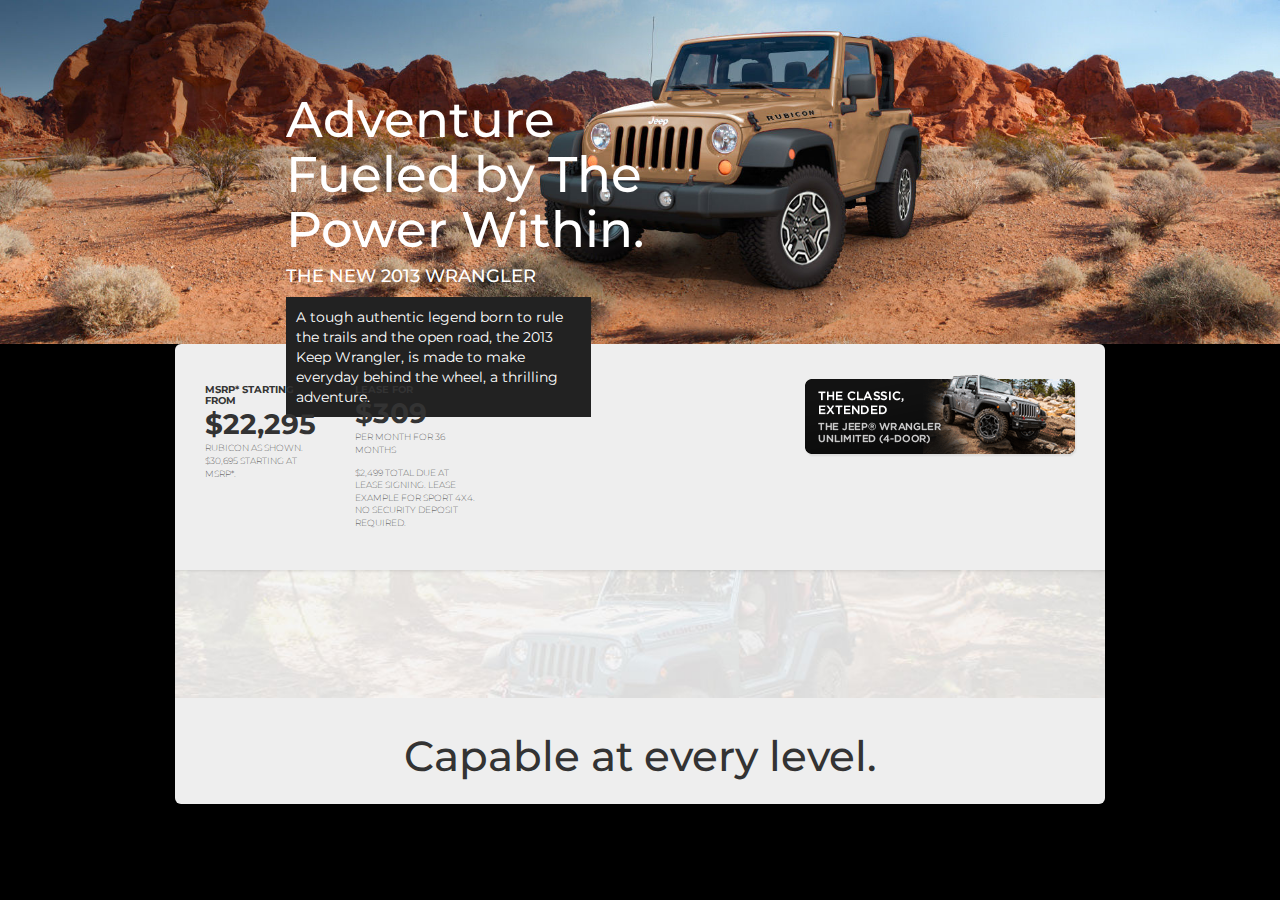
==== commit 5501ef68: "checkpoint" ====
--- a/wrangler.html
+++ b/wrangler.html
@@ -27,7 +27,8 @@
 
 	<div class="container">
 		<div class="jumbotron">
-			<div class="row msrpcontent">
+
+			<div class="row wrangler-one">
 				<div class="col-md-4">
 					<div class="row">
 						<div class="col-md-6">
@@ -48,6 +49,15 @@
 					<img src="img/wrangler/promo-header.png" />
 				</div>
 			</div>
+
+			<div>
+				<img class="wrangler-two" src="img/wrangler/awards-background.jpg" />
+			</div>
+
+			<div class="wrangler-three">
+				<h2> Capable at every level.</h2>
+			</div>
+			
 		</div>
 	</div>
 
--- a/css/main.css
+++ b/css/main.css
@@ -5888,15 +5888,31 @@
 .promos img {
   width: 70%;
 }
-.msrpcontent h5 {
+.container .jumbotron {
+  padding: 0px;
+}
+.wrangler-one {
+  padding: 30px;
+}
+.wrangler-one h5 {
   font-size: 28px;
   line-height: 16px;
   font-weight: bold;
 }
-.msrpcontent h6 {
+.wrangler-one h6 {
   font-size: 10px;
   font-weight: bold;
 }
-.msrpcontent p {
+.wrangler-one p {
   font-size: 9px;
 }
+.wrangler-two {
+  width: 100%;
+}
+.wrangler-three {
+  text-align: center;
+  padding: 15px 0;
+}
+.wrangler-three h2 {
+  font-size: 42px;
+}
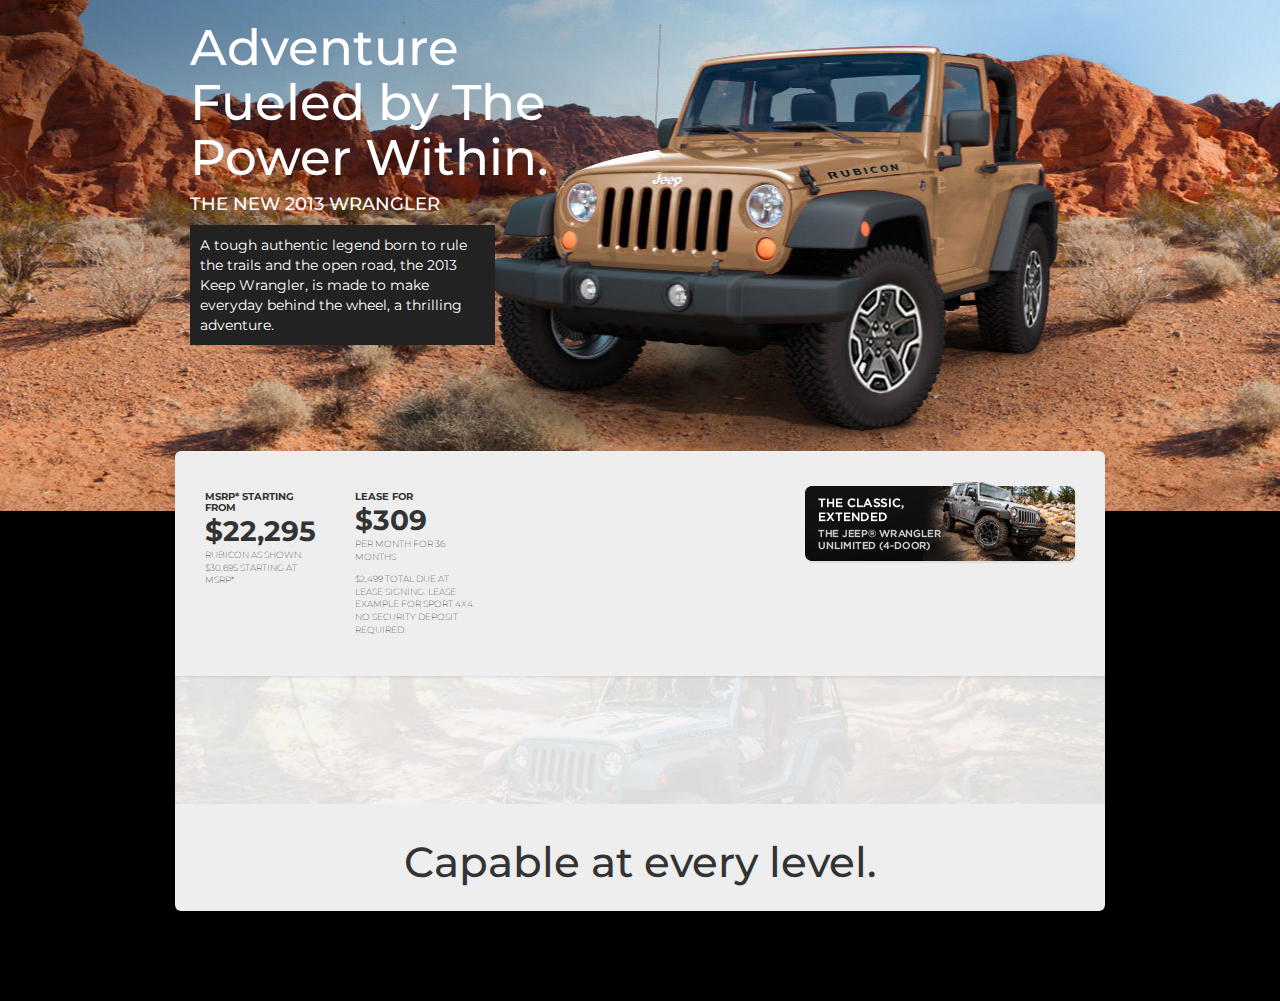
==== commit 4b22f2a3: "checkpoint" ====
--- a/wrangler.html
+++ b/wrangler.html
@@ -14,9 +14,8 @@
 	<!--#include file="_includes/header.html" -->
 
 	<div class="hero">
-		<img src="img/wrangler/wrangler-main.jpg" />
 	
-		<div class="container herocontent">
+		<div class="container">
 			<div class="col-lg-6">
 				<h1>Adventure Fueled by The Power Within.</h1>
 				<h4>THE NEW 2013 WRANGLER</h4>
--- a/css/main.css
+++ b/css/main.css
@@ -5769,13 +5769,17 @@
   background: -ms-linear-gradient(top, #333333 0%, #000000 100%);
   background: linear-gradient(to bottom, #333333 0%, #000000 100%);
   filter: progid:DXImageTransform.Microsoft.gradient(startColorstr='#333333', endColorstr='#000000', GradientType=0);
+  margin-bottom: 5px;
+}
+.navbar-nav {
+  margin-bottom: 0px;
 }
 .navbar-brand {
   width: 110px;
   height: 15px;
   background: url('../img/sprite_nav.png') no-repeat;
   background-position: -277px -382px;
-  padding: 25px 0;
+  padding: 22px 0;
 }
 .navribbon {
   width: 70px;
@@ -5783,7 +5787,9 @@
   position: absolute;
   background: url('../img/sprite_nav.png') no-repeat;
   background-position: -390px -370px;
-  margin-left: 800px;
+  margin-left: 830px;
+  margin-top: -15px;
+  z-index: 20;
 }
 .gradientnav {
   background: #333333;
@@ -5841,22 +5847,15 @@
   font-size: 12px;
 }
 .hero {
+  background: url('../img/wrangler/wrangler-main.jpg') no-repeat center;
   width: 100%;
-  margin: 0 auto;
-}
-.hero img {
-  width: 100%;
-}
-.hero .herocontent {
-  position: absolute;
-  top: 8%;
-  left: 20%;
+  height: 511px;
   color: #ffffff;
 }
-.hero .herocontent h1 {
+.hero h1 {
   font-size: 50px;
 }
-.hero .herocontent p {
+.hero p {
   background: #222222;
   padding: 10px;
   width: 70%;
@@ -5890,6 +5889,8 @@
 }
 .container .jumbotron {
   padding: 0px;
+  position: relative;
+  top: -60px;
 }
 .wrangler-one {
   padding: 30px;
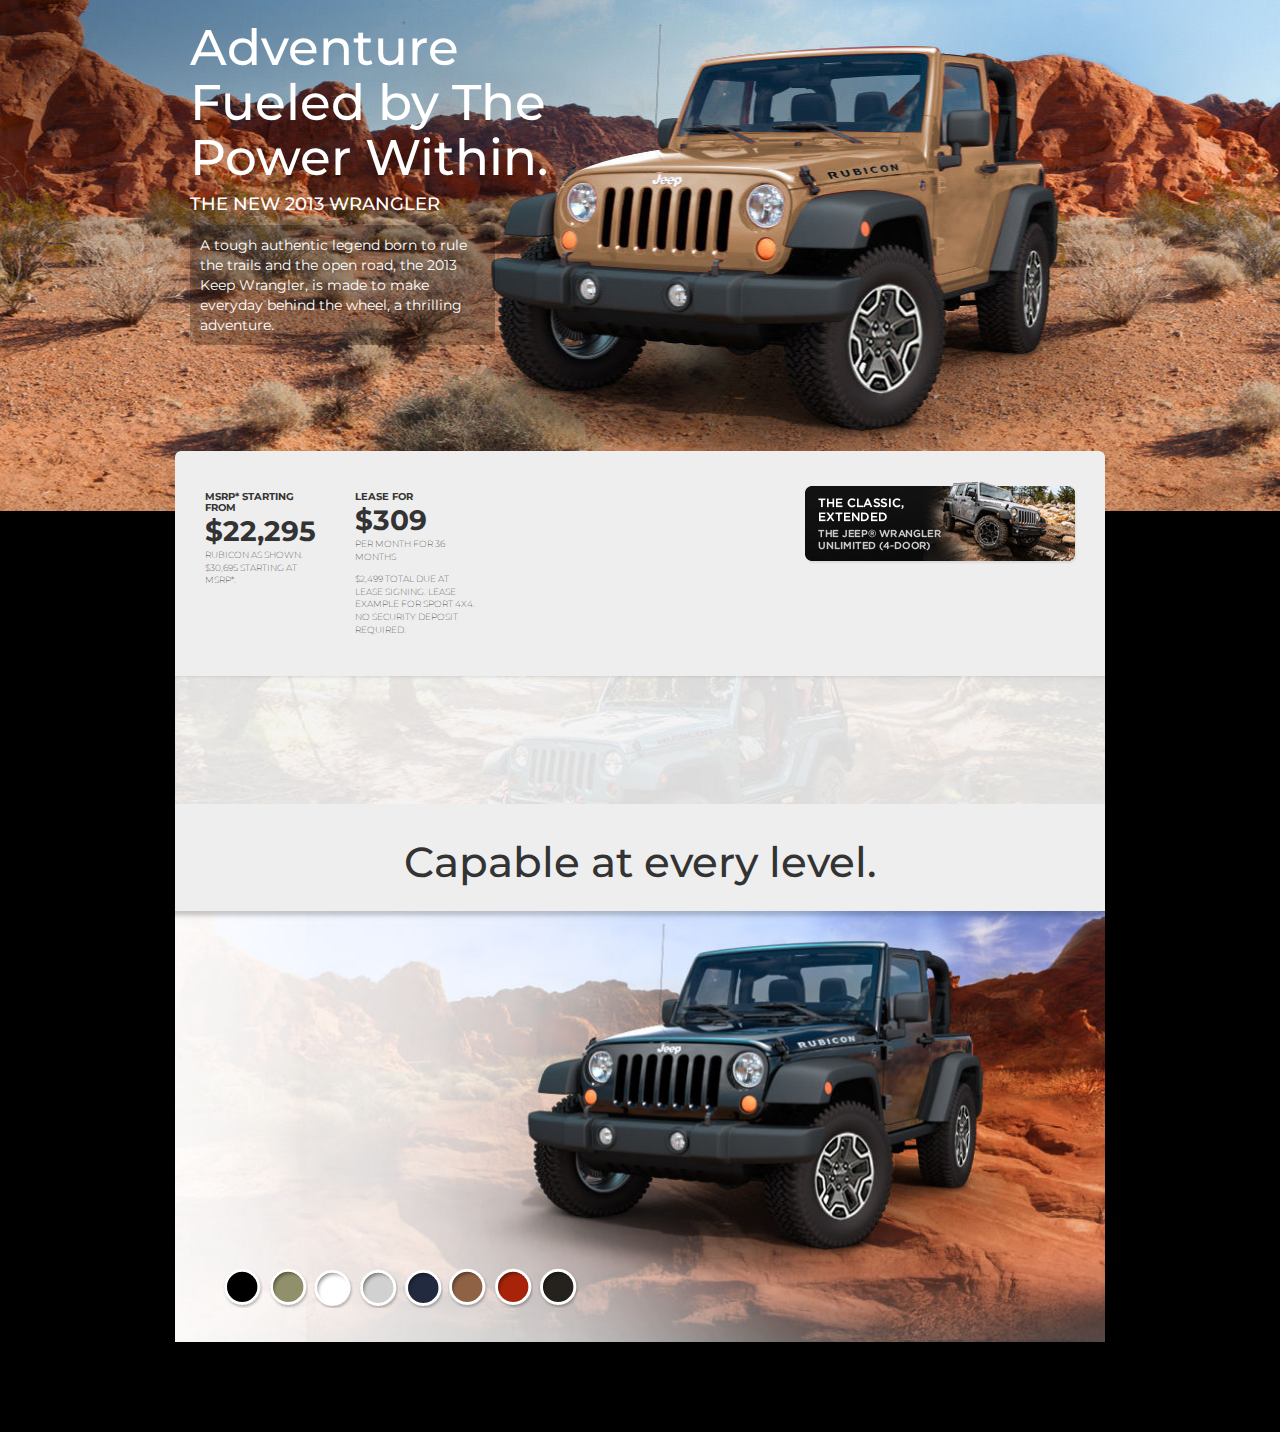
==== commit 03e42521: "colorpicker and dropdown functionality done" ====
--- a/wrangler.html
+++ b/wrangler.html
@@ -56,6 +56,49 @@
 			<div class="wrangler-three">
 				<h2> Capable at every level.</h2>
 			</div>
+
+
+			<div id="colorpicker" class="carousel slide carousel-fade">
+				<!-- Indicators -->
+				<ol class="carousel-indicators">
+					<li data-target="#colorpicker" data-slide-to="0" class="active"></li>
+					<li data-target="#colorpicker" data-slide-to="1"></li>
+					<li data-target="#colorpicker" data-slide-to="2"></li>
+					<li data-target="#colorpicker" data-slide-to="3"></li>
+					<li data-target="#colorpicker" data-slide-to="4"></li>
+					<li data-target="#colorpicker" data-slide-to="5"></li>
+					<li data-target="#colorpicker" data-slide-to="6"></li>
+					<li data-target="#colorpicker" data-slide-to="7"></li>
+				</ol>
+
+				<!-- Wrapper for slides -->
+				<div class="carousel-inner">
+					<div class="item active">
+						<img src="img/wrangler/colorizer/black_no_top.jpg" />
+					</div>
+					<div class="item">
+						<img src="img/wrangler/colorizer/commando_green_no_top.jpg" />
+					</div>
+					<div class="item">
+						<img src="img/wrangler/colorizer/bright_white_no_top.jpg" />
+					</div>
+					<div class="item">
+						<img src="img/wrangler/colorizer/billet_silver_no_top.jpg" />
+					</div>
+					<div class="item">
+						<img src="img/wrangler/colorizer/true_blue_no_top.jpg" />
+					</div>
+					<div class="item">
+						<img src="img/wrangler/colorizer/dune_no_top.jpg" />
+					</div>
+					<div class="item">
+						<img src="img/wrangler/colorizer/rock_lobster_no_top.jpg" />
+					</div>
+					<div class="item">
+						<img src="img/wrangler/colorizer/rugged_brown_no_top.jpg" />
+					</div>
+				</div>
+			 </div>
 			
 		</div>
 	</div>
--- a/css/main.css
+++ b/css/main.css
@@ -5757,9 +5757,7 @@
 .bold {
   font-weight: bold;
 }
-body {
-  background: #000000;
-}
+/*	HEADER & FOOTER  */
 .navbar {
   background: #333333;
   background: -moz-linear-gradient(top, #333333 0%, #000000 100%);
@@ -5774,6 +5772,9 @@
 .navbar-nav {
   margin-bottom: 0px;
 }
+.navbar-nav li:hover {
+  background: black;
+}
 .navbar-brand {
   width: 110px;
   height: 15px;
@@ -5790,6 +5791,14 @@
   margin-left: 830px;
   margin-top: -15px;
   z-index: 20;
+}
+.dropdown-menu li:hover .sub-menu {
+  visibility: visible;
+  background: black;
+}
+.dropdown:hover .dropdown-menu {
+  display: block;
+  background: black;
 }
 .gradientnav {
   background: #333333;
@@ -5846,6 +5855,7 @@
   color: #999999;
   font-size: 12px;
 }
+/*  WRANGLER SHIT  */
 .hero {
   background: url('../img/wrangler/wrangler-main.jpg') no-repeat center;
   width: 100%;
@@ -5856,9 +5866,99 @@
   font-size: 50px;
 }
 .hero p {
-  background: #222222;
   padding: 10px;
   width: 70%;
+  border-radius: 5px;
+  background-color: rgba(0, 0, 0, 0.25);
+}
+.container .jumbotron {
+  padding: 0px;
+  position: relative;
+  top: -60px;
+}
+.wrangler-one {
+  padding: 30px;
+}
+.wrangler-one h5 {
+  font-size: 28px;
+  line-height: 16px;
+  font-weight: bold;
+}
+.wrangler-one h6 {
+  font-size: 10px;
+  font-weight: bold;
+}
+.wrangler-one p {
+  font-size: 9px;
+}
+.wrangler-two {
+  width: 100%;
+}
+.wrangler-three {
+  text-align: center;
+  padding: 15px 0;
+}
+.wrangler-three h2 {
+  font-size: 42px;
+}
+#colorpicker li {
+  width: 40px;
+  height: 40px;
+  background: url('../img/wrangler/colorizer/sprite_colorizer.png') no-repeat;
+  background-position: 0px 0px;
+  padding: 0;
+  margin: 0;
+  border: none;
+  position: relative;
+  left: -240px;
+  top: 25px;
+}
+#colorpicker li:nth-child(2) {
+  background-position: -40px 0;
+}
+#colorpicker li:nth-child(3) {
+  background-position: -120px 0;
+}
+#colorpicker li:nth-child(4) {
+  background-position: -160px 0;
+}
+#colorpicker li:nth-child(5) {
+  background-position: -200px 0;
+}
+#colorpicker li:nth-child(6) {
+  background-position: -240px 0;
+}
+#colorpicker li:nth-child(7) {
+  background-position: -280px 0;
+}
+#colorpicker li:nth-child(8) {
+  background-position: -320px 0;
+}
+.carousel-fade .carousel-inner .item {
+  opacity: 0;
+  -webkit-transition-property: opacity;
+  -moz-transition-property: opacity;
+  -o-transition-property: opacity;
+  transition-property: opacity;
+}
+.carousel-fade .carousel-inner .active {
+  opacity: 1;
+}
+.carousel-fade .carousel-inner .active.left,
+.carousel-fade .carousel-inner .active.right {
+  left: 0;
+  opacity: 0;
+  z-index: 1;
+}
+.carousel-fade .carousel-inner .next.left,
+.carousel-fade .carousel-inner .prev.right {
+  opacity: 1;
+}
+.carousel-fade .carousel-control {
+  z-index: 2;
+}
+body {
+  background: #000000;
 }
 .carousel-indicators {
   position: absolute;
@@ -5887,33 +5987,3 @@
 .promos img {
   width: 70%;
 }
-.container .jumbotron {
-  padding: 0px;
-  position: relative;
-  top: -60px;
-}
-.wrangler-one {
-  padding: 30px;
-}
-.wrangler-one h5 {
-  font-size: 28px;
-  line-height: 16px;
-  font-weight: bold;
-}
-.wrangler-one h6 {
-  font-size: 10px;
-  font-weight: bold;
-}
-.wrangler-one p {
-  font-size: 9px;
-}
-.wrangler-two {
-  width: 100%;
-}
-.wrangler-three {
-  text-align: center;
-  padding: 15px 0;
-}
-.wrangler-three h2 {
-  font-size: 42px;
-}
